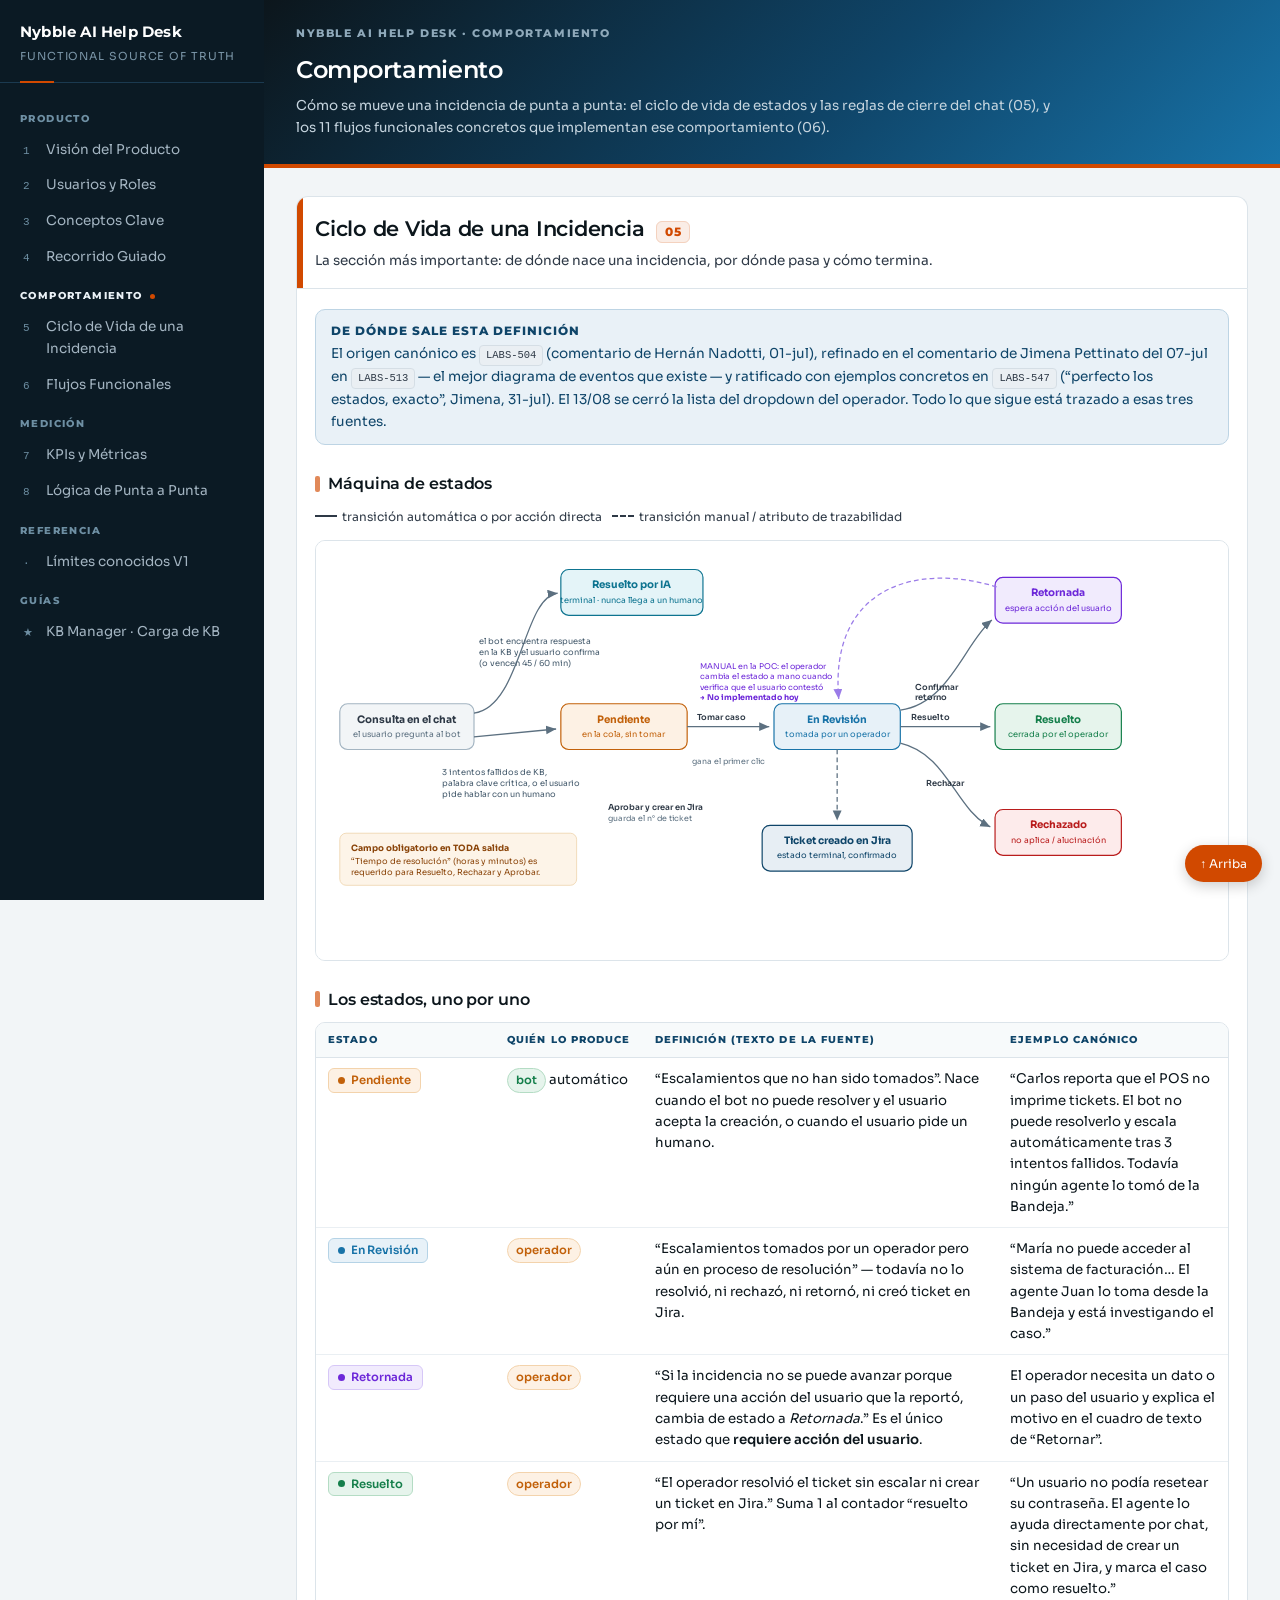
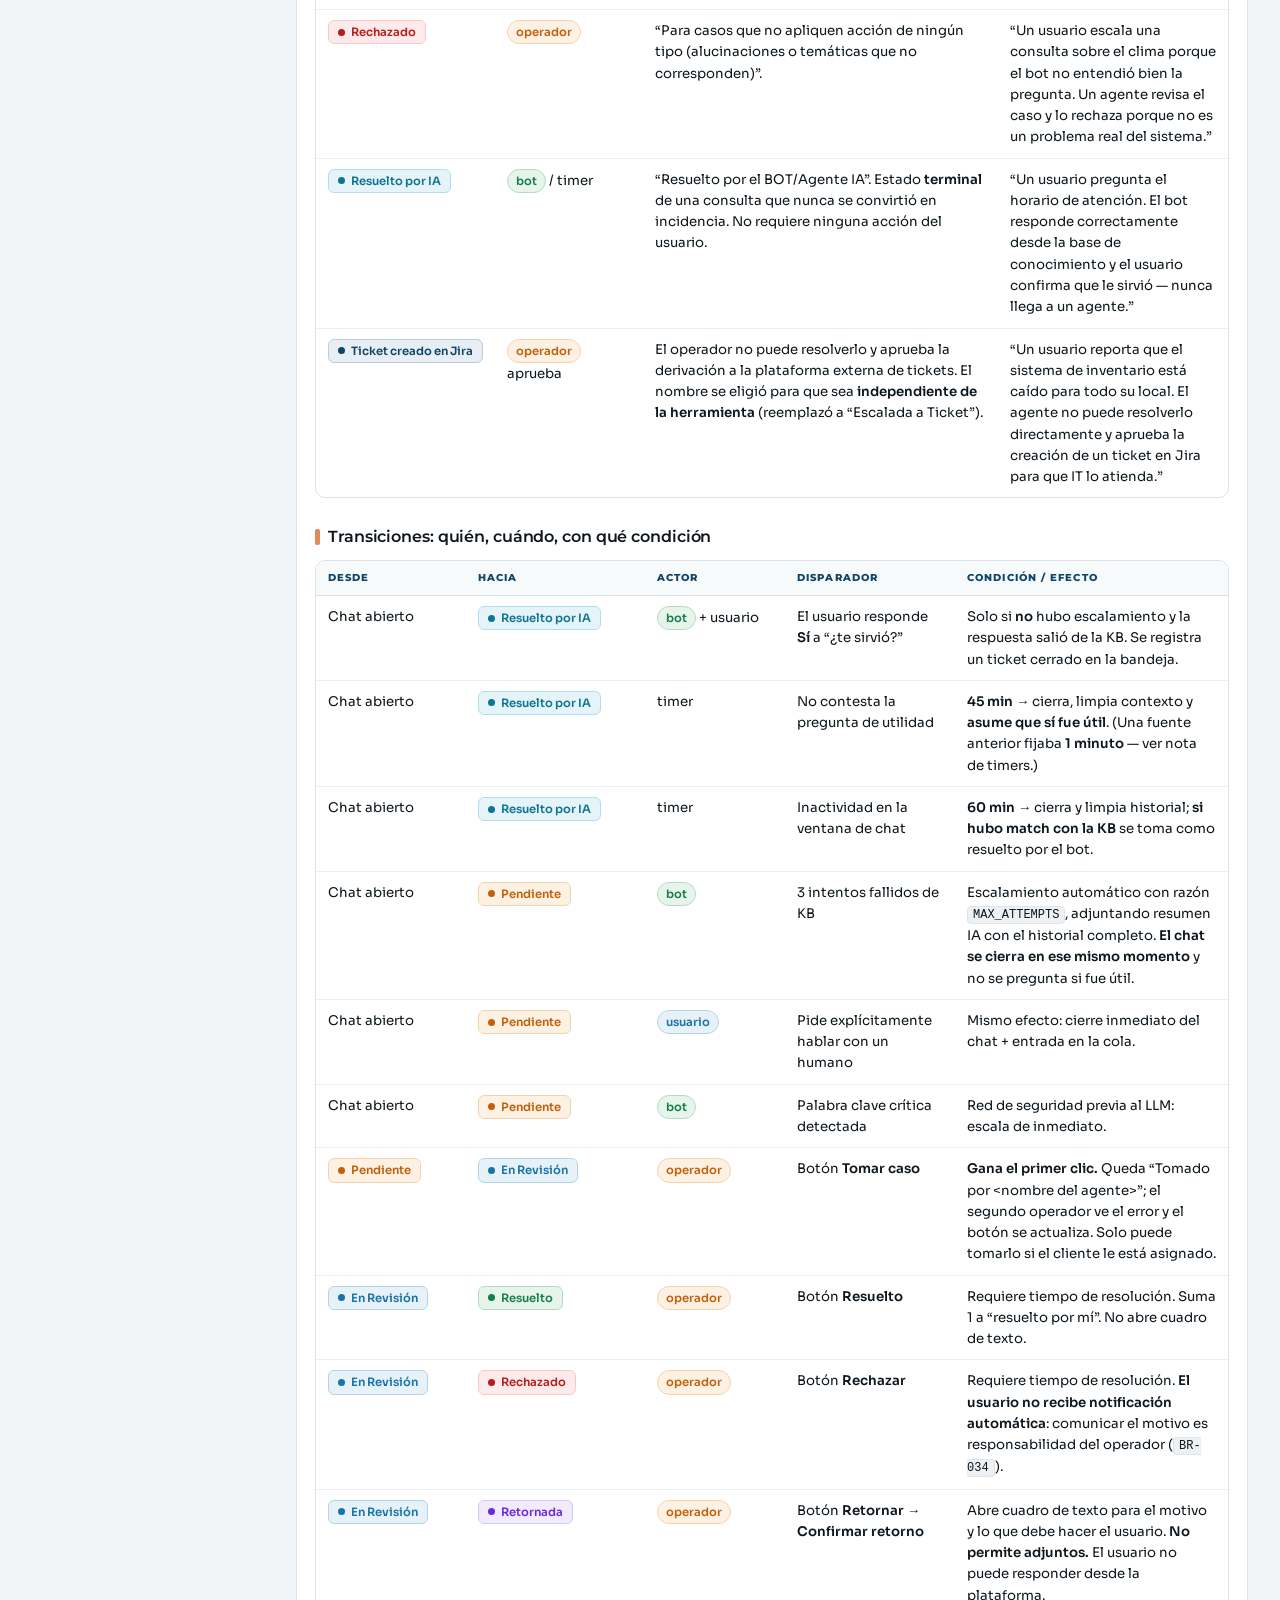
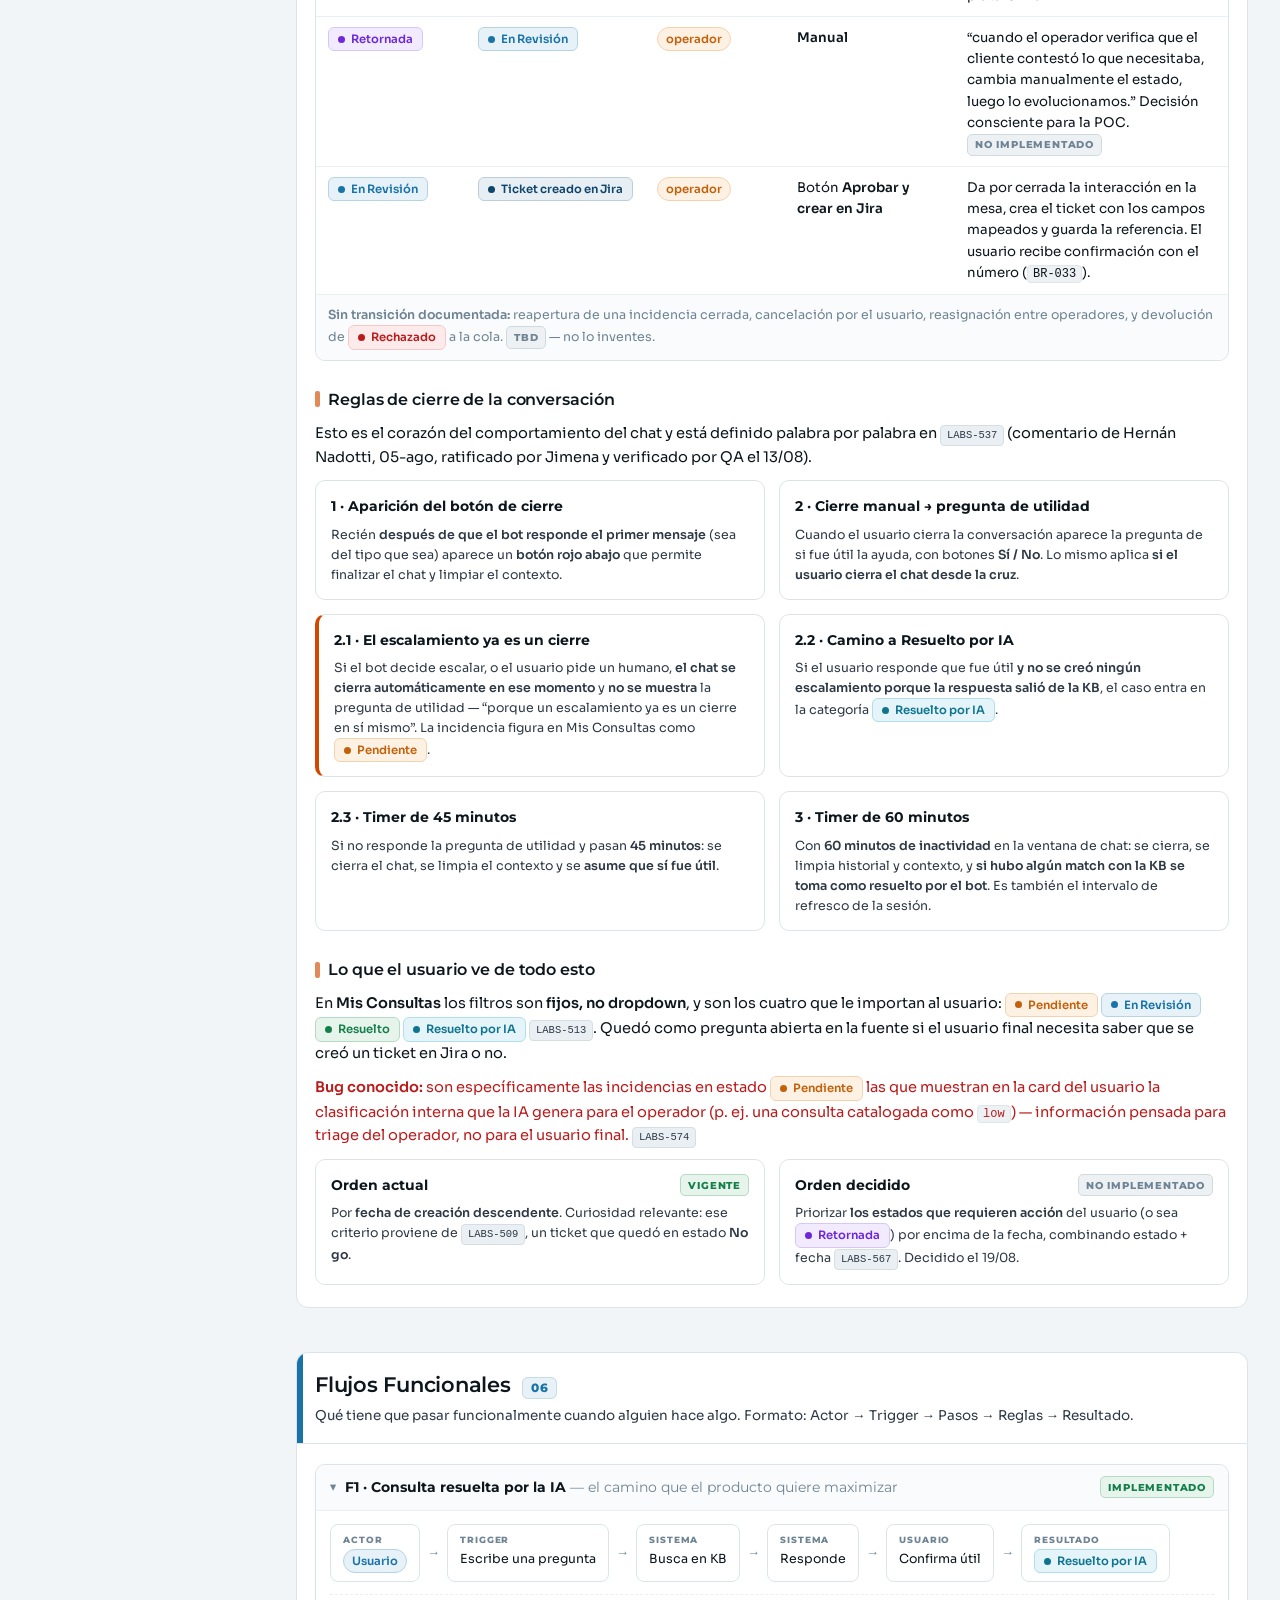
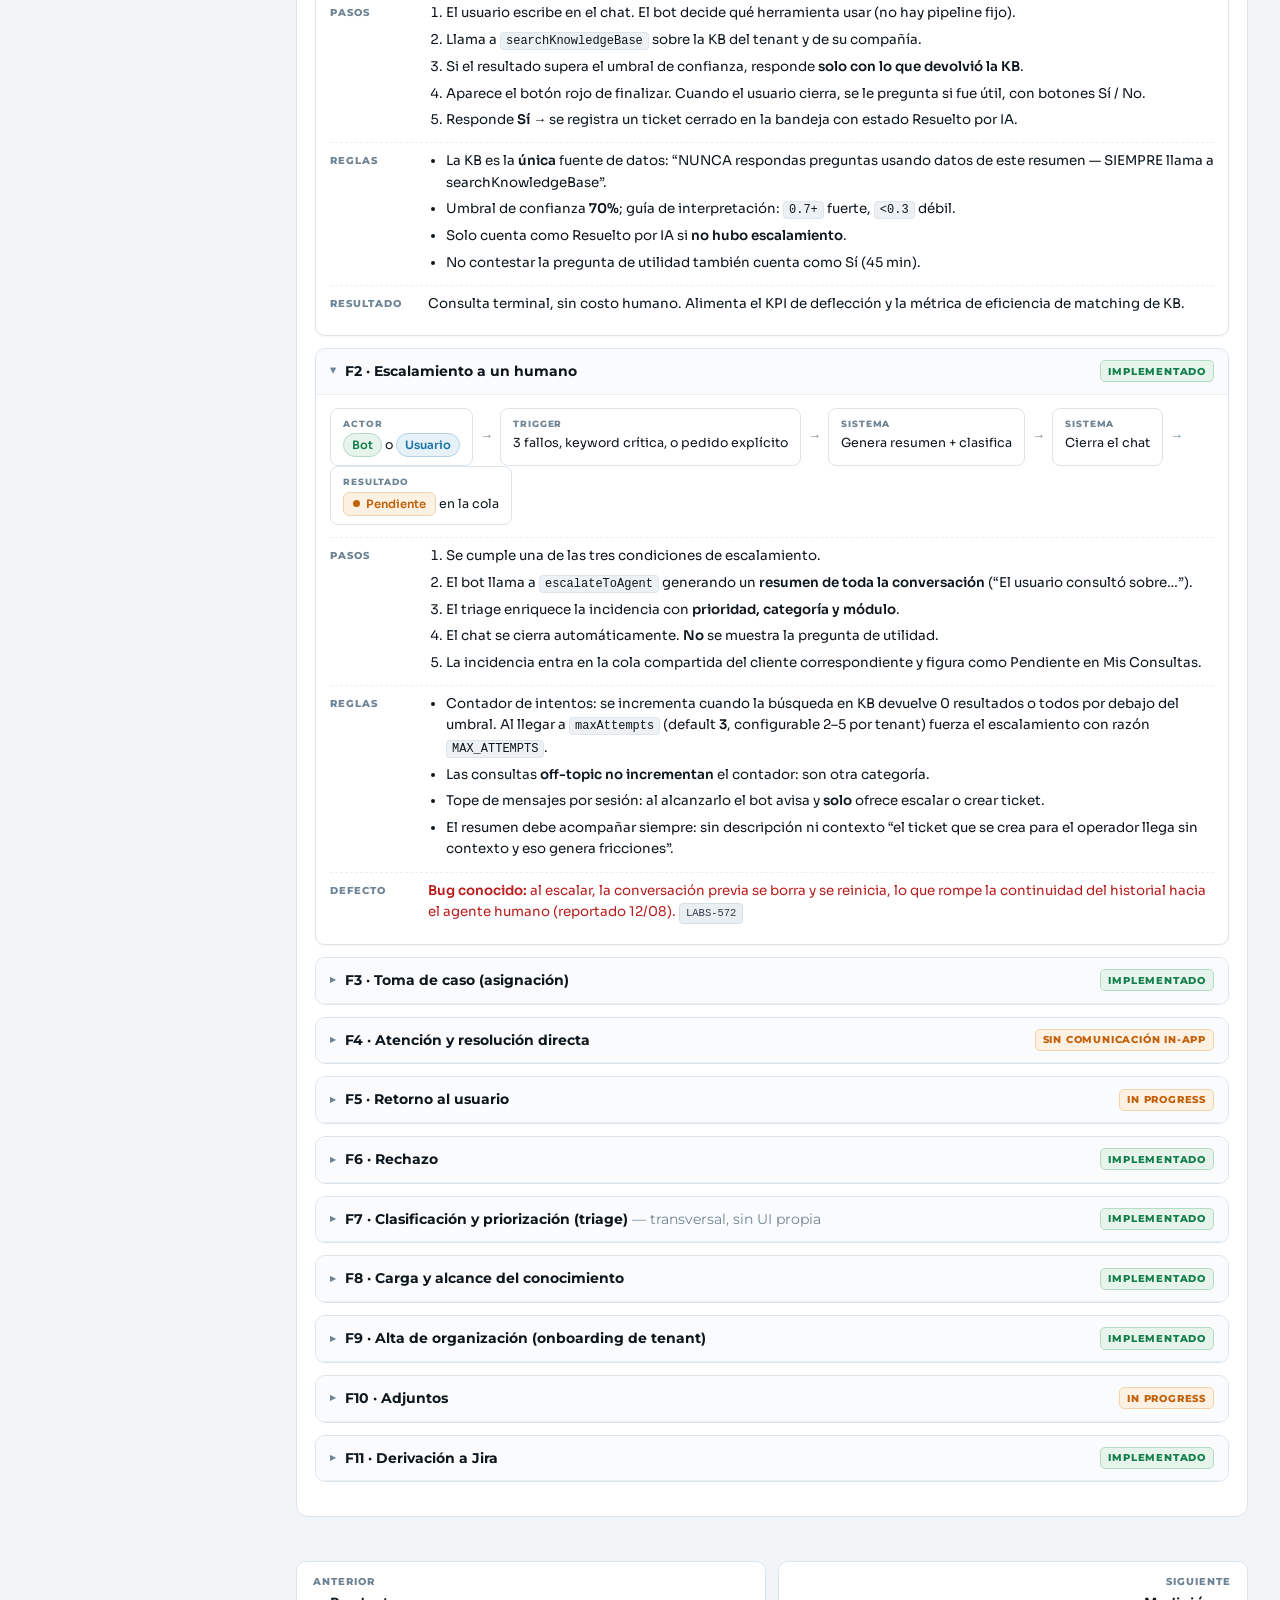
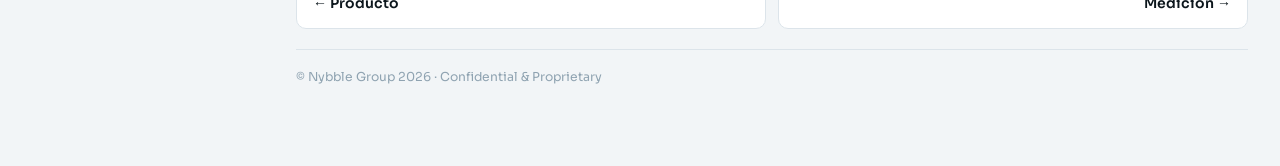
==== comportamiento.html @ 35a361ad "Uniforma tag de F8 a 'Implementado', igual que el resto de los flujos" ====
<!DOCTYPE html>
<html lang="es">
<head>
<meta charset="utf-8">
<meta name="viewport" content="width=device-width, initial-scale=1">
<title>Nybble AI Help Desk · Comportamiento</title>
<link rel="preconnect" href="https://fonts.googleapis.com">
<link rel="preconnect" href="https://fonts.gstatic.com" crossorigin>
<link href="https://fonts.googleapis.com/css2?family=Montserrat:wght@500;600;700;800&family=Sora:wght@300;400;500;600;700&display=swap" rel="stylesheet">
<link rel="stylesheet" href="assets/style.css">
</head>
<body>
<div class="shell">

<nav class="side">
  <div class="brand">
    <b>Nybble AI Help Desk</b>
    <span>Functional Source of Truth</span>
  </div>
  <div class="grp">Producto</div>
  <a href="index.html#overview"><i>1</i>Visión del Producto</a>
  <a href="index.html#roles"><i>2</i>Usuarios y Roles</a>
  <a href="index.html#concepts"><i>3</i>Conceptos Clave</a>
  <a href="index.html#access"><i>4</i>Recorrido Guiado</a>
  <div class="grp is-here">Comportamiento</div>
  <a href="#lifecycle"><i>5</i>Ciclo de Vida de una Incidencia</a>
  <a href="#flows"><i>6</i>Flujos Funcionales</a>
  <div class="grp">Medición</div>
  <a href="medicion.html#kpis"><i>7</i>KPIs y Métricas</a>
  <a href="medicion.html#e2e"><i>8</i>Lógica de Punta a Punta</a>
  <div class="grp">Referencia</div>
  <a href="medicion.html#limits"><i>·</i>Límites conocidos V1</a>
  <div class="grp">Guías</div>
  <a href="guia-kb-manager.html"><i>★</i>KB Manager · Carga de KB</a>
</nav>

<main>
<header class="pagehead">
  <div class="wrap">
    <div class="crumb"><a href="index.html">Nybble AI Help Desk</a> · Comportamiento</div>
    <h1>Comportamiento</h1>
    <p>Cómo se mueve una incidencia de punta a punta: el ciclo de vida de estados y las reglas de cierre del chat (05), y los 11 flujos funcionales concretos que implementan ese comportamiento (06).</p>
  </div>
</header>

<div class="wrap">

<!-- ============ 5. INCIDENT LIFECYCLE ============ -->
<section id="lifecycle" style="--accent:var(--c-lifecycle)">
  <div class="shead"><div><h2>Ciclo de Vida de una Incidencia <span class="num">05</span></h2><p>La sección más importante: de dónde nace una incidencia, por dónde pasa y cómo termina.</p></div></div>
  <div class="sbody">

    <div class="callout c-info">
      <b>De dónde sale esta definición</b>
      El origen canónico es <a class="tag" href="https://nybblegroup.atlassian.net/browse/LABS-504" target="_blank">LABS-504</a> (comentario de Hernán Nadotti, 01-jul), refinado en el comentario de Jimena Pettinato del 07-jul en <a class="tag" href="https://nybblegroup.atlassian.net/browse/LABS-513" target="_blank">LABS-513</a> — el mejor diagrama de eventos que existe — y ratificado con ejemplos concretos en <a class="tag" href="https://nybblegroup.atlassian.net/browse/LABS-547" target="_blank">LABS-547</a> (“perfecto los estados, exacto”, Jimena, 31-jul). El 13/08 se cerró la lista del dropdown del operador. Todo lo que sigue está trazado a esas tres fuentes.
    </div>

    <h3>Máquina de estados</h3>
    <div class="legend">
      <i><span class="sw"></span> transición automática o por acción directa</i>
      <i><span class="sw d"></span> transición manual / atributo de trazabilidad</i>
    </div>
    <div class="diagbox">
      <svg viewBox="0 0 1140 510" xmlns="http://www.w3.org/2000/svg" font-family="Sora, Montserrat, -apple-system, Segoe UI, sans-serif">
        <defs>
          <marker id="a1" markerWidth="10" markerHeight="10" refX="8" refY="3.5" orient="auto"><path d="M0,0 L0,7 L8,3.5 z" fill="#5C7080"/></marker>
          <marker id="a2" markerWidth="10" markerHeight="10" refX="8" refY="3.5" orient="auto"><path d="M0,0 L0,7 L8,3.5 z" fill="#9A7BE8"/></marker>
        </defs>

        <!-- START -->
        <rect x="20" y="196" width="170" height="58" rx="10" fill="#F2F5F7" stroke="#A4B5C2" stroke-width="1.5"/>
        <text x="105" y="220" text-anchor="middle" font-size="13" font-weight="700" fill="#2E3946">Consulta en el chat</text>
        <text x="105" y="238" text-anchor="middle" font-size="10.5" fill="#5C7080">el usuario pregunta al bot</text>

        <!-- RESUELTO POR IA -->
        <rect x="300" y="26" width="180" height="58" rx="10" fill="#E4F4F8" stroke="#0E7490" stroke-width="1.5"/>
        <text x="390" y="50" text-anchor="middle" font-size="13" font-weight="700" fill="#0E7490">Resuelto por IA</text>
        <text x="390" y="68" text-anchor="middle" font-size="10.5" fill="#0E7490">terminal · nunca llega a un humano</text>

        <!-- PENDIENTE -->
        <rect x="300" y="196" width="160" height="58" rx="10" fill="#FDF1E4" stroke="#C2610A" stroke-width="1.5"/>
        <text x="380" y="220" text-anchor="middle" font-size="13" font-weight="700" fill="#C2610A">Pendiente</text>
        <text x="380" y="238" text-anchor="middle" font-size="10.5" fill="#C2610A">en la cola, sin tomar</text>

        <!-- EN REVISION -->
        <rect x="570" y="196" width="160" height="58" rx="10" fill="#E7F1F8" stroke="#1873A8" stroke-width="1.5"/>
        <text x="650" y="220" text-anchor="middle" font-size="13" font-weight="700" fill="#1873A8">En Revisión</text>
        <text x="650" y="238" text-anchor="middle" font-size="10.5" fill="#1873A8">tomada por un operador</text>

        <!-- RETORNADA -->
        <rect x="850" y="36" width="160" height="58" rx="10" fill="#F1EBFD" stroke="#6D28D9" stroke-width="1.5"/>
        <text x="930" y="60" text-anchor="middle" font-size="13" font-weight="700" fill="#6D28D9">Retornada</text>
        <text x="930" y="78" text-anchor="middle" font-size="10.5" fill="#6D28D9">espera acción del usuario</text>

        <!-- RESUELTO -->
        <rect x="850" y="196" width="160" height="58" rx="10" fill="#E6F4EC" stroke="#157F4B" stroke-width="1.5"/>
        <text x="930" y="220" text-anchor="middle" font-size="13" font-weight="700" fill="#157F4B">Resuelto</text>
        <text x="930" y="238" text-anchor="middle" font-size="10.5" fill="#157F4B">cerrada por el operador</text>

        <!-- RECHAZADO -->
        <rect x="850" y="330" width="160" height="58" rx="10" fill="#FDEBEB" stroke="#b91c1c" stroke-width="1.5"/>
        <text x="930" y="354" text-anchor="middle" font-size="13" font-weight="700" fill="#b91c1c">Rechazado</text>
        <text x="930" y="372" text-anchor="middle" font-size="10.5" fill="#b91c1c">no aplica / alucinación</text>

        <!-- JIRA -->
        <rect x="555" y="350" width="190" height="58" rx="10" fill="#E7EEF4" stroke="#0F4569" stroke-width="1.5"/>
        <text x="650" y="374" text-anchor="middle" font-size="13" font-weight="700" fill="#0F4569">Ticket creado en Jira</text>
        <text x="650" y="392" text-anchor="middle" font-size="10.5" fill="#0F4569">estado terminal, confirmado</text>

        <!-- EDGES -->
        <path d="M190,208 C250,200 252,60 296,56" fill="none" stroke="#5C7080" stroke-width="1.6" marker-end="url(#a1)"/>
        <text x="196" y="120" font-size="10.5" fill="#43596B">el bot encuentra respuesta</text>
        <text x="196" y="134" font-size="10.5" fill="#43596B">en la KB y el usuario confirma</text>
        <text x="196" y="148" font-size="10.5" fill="#43596B">(o vencen 45 / 60 min)</text>

        <path d="M190,238 L294,228" fill="none" stroke="#5C7080" stroke-width="1.6" marker-end="url(#a1)"/>
        <text x="150" y="286" font-size="10.5" fill="#43596B">3 intentos fallidos de KB,</text>
        <text x="150" y="300" font-size="10.5" fill="#43596B">palabra clave crítica, o el usuario</text>
        <text x="150" y="314" font-size="10.5" fill="#43596B">pide hablar con un humano</text>

        <path d="M460,225 L564,225" fill="none" stroke="#5C7080" stroke-width="1.6" marker-end="url(#a1)"/>
        <text x="472" y="216" font-size="10.5" font-weight="600" fill="#2E3946">Tomar caso</text>
        <text x="466" y="272" font-size="10" fill="#5C7080">gana el primer clic</text>

        <path d="M730,204 C792,196 812,118 846,90" fill="none" stroke="#5C7080" stroke-width="1.6" marker-end="url(#a1)"/>
        <text x="748" y="178" font-size="10.5" font-weight="600" fill="#2E3946">Confirmar</text>
        <text x="748" y="191" font-size="10.5" font-weight="600" fill="#2E3946">retorno</text>

        <path d="M852,48 C748,16 640,50 652,190" fill="none" stroke="#9A7BE8" stroke-width="1.6" stroke-dasharray="6 4" marker-end="url(#a2)"/>
        <text x="476" y="152" font-size="10" fill="#6D28D9">MANUAL en la POC: el operador</text>
        <text x="476" y="165" font-size="10" fill="#6D28D9">cambia el estado a mano cuando</text>
        <text x="476" y="178" font-size="10" fill="#6D28D9">verifica que el usuario contestó</text>
        <text x="476" y="191" font-size="10" font-weight="700" fill="#6D28D9">→ No implementado hoy</text>

        <path d="M730,225 L844,225" fill="none" stroke="#5C7080" stroke-width="1.6" marker-end="url(#a1)"/>
        <text x="744" y="216" font-size="10.5" font-weight="600" fill="#2E3946">Resuelto</text>

        <path d="M730,246 C790,260 800,330 844,352" fill="none" stroke="#5C7080" stroke-width="1.6" marker-end="url(#a1)"/>
        <text x="762" y="300" font-size="10.5" font-weight="600" fill="#2E3946">Rechazar</text>

        <path d="M650,254 L650,344" fill="none" stroke="#5C7080" stroke-width="1.6" stroke-dasharray="6 4" marker-end="url(#a1)"/>
        <text x="360" y="330" font-size="10.5" font-weight="600" fill="#2E3946">Aprobar y crear en Jira</text>
        <text x="360" y="344" font-size="10" fill="#5C7080">guarda el n° de ticket</text>

        <!-- required field note -->
        <rect x="20" y="360" width="300" height="66" rx="8" fill="#FDF4E8" stroke="#EDD3AA"/>
        <text x="34" y="382" font-size="11" font-weight="700" fill="#8A4409">Campo obligatorio en TODA salida</text>
        <text x="34" y="399" font-size="10.5" fill="#8A4409">“Tiempo de resolución” (horas y minutos) es</text>
        <text x="34" y="413" font-size="10.5" fill="#8A4409">requerido para Resuelto, Rechazar y Aprobar.</text>
      </svg>
    </div>

    <h3>Los estados, uno por uno</h3>
    <div class="tw">
      <table>
        <thead><tr><th style="width:150px">Estado</th><th style="width:120px">Quién lo produce</th><th>Definición (texto de la fuente)</th><th style="width:230px">Ejemplo canónico</th></tr></thead>
        <tbody>
          <tr>
            <td><span class="st st-pend">Pendiente</span></td>
            <td><span class="b b-bot">bot</span> automático</td>
            <td>“Escalamientos que no han sido tomados”. Nace cuando el bot no puede resolver y el usuario acepta la creación, o cuando el usuario pide un humano.</td>
            <td>“Carlos reporta que el POS no imprime tickets. El bot no puede resolverlo y escala automáticamente tras 3 intentos fallidos. Todavía ningún agente lo tomó de la Bandeja.”</td>
          </tr>
          <tr>
            <td><span class="st st-rev">En Revisión</span></td>
            <td><span class="b b-agente">operador</span></td>
            <td>“Escalamientos tomados por un operador pero aún en proceso de resolución” — todavía no lo resolvió, ni rechazó, ni retornó, ni creó ticket en Jira.</td>
            <td>“María no puede acceder al sistema de facturación… El agente Juan lo toma desde la Bandeja y está investigando el caso.”</td>
          </tr>
          <tr>
            <td><span class="st st-ret">Retornada</span></td>
            <td><span class="b b-agente">operador</span></td>
            <td>“Si la incidencia no se puede avanzar porque requiere una acción del usuario que la reportó, cambia de estado a <i>Retornada</i>.” Es el único estado que <b>requiere acción del usuario</b>.</td>
            <td>El operador necesita un dato o un paso del usuario y explica el motivo en el cuadro de texto de “Retornar”.</td>
          </tr>
          <tr>
            <td><span class="st st-res">Resuelto</span></td>
            <td><span class="b b-agente">operador</span></td>
            <td>“El operador resolvió el ticket sin escalar ni crear un ticket en Jira.” Suma 1 al contador “resuelto por mí”.</td>
            <td>“Un usuario no podía resetear su contraseña. El agente lo ayuda directamente por chat, sin necesidad de crear un ticket en Jira, y marca el caso como resuelto.”</td>
          </tr>
          <tr>
            <td><span class="st st-rec">Rechazado</span></td>
            <td><span class="b b-agente">operador</span></td>
            <td>“Para casos que no apliquen acción de ningún tipo (alucinaciones o temáticas que no corresponden)”.</td>
            <td>“Un usuario escala una consulta sobre el clima porque el bot no entendió bien la pregunta. Un agente revisa el caso y lo rechaza porque no es un problema real del sistema.”</td>
          </tr>
          <tr>
            <td><span class="st st-ia">Resuelto por IA</span></td>
            <td><span class="b b-bot">bot</span> / timer</td>
            <td>“Resuelto por el BOT/Agente IA”. Estado <b>terminal</b> de una consulta que nunca se convirtió en incidencia. No requiere ninguna acción del usuario.</td>
            <td>“Un usuario pregunta el horario de atención. El bot responde correctamente desde la base de conocimiento y el usuario confirma que le sirvió — nunca llega a un agente.”</td>
          </tr>
          <tr>
            <td><span class="st st-jira">Ticket creado en Jira</span></td>
            <td><span class="b b-agente">operador</span> aprueba</td>
            <td>El operador no puede resolverlo y aprueba la derivación a la plataforma externa de tickets. El nombre se eligió para que sea <b>independiente de la herramienta</b> (reemplazó a “Escalada a Ticket”).</td>
            <td>“Un usuario reporta que el sistema de inventario está caído para todo su local. El agente no puede resolverlo directamente y aprueba la creación de un ticket en Jira para que IT lo atienda.”</td>
          </tr>
        </tbody>
      </table>
    </div>

    <h3>Transiciones: quién, cuándo, con qué condición</h3>
    <div class="tw">
      <table>
        <thead><tr><th style="width:150px">Desde</th><th style="width:150px">Hacia</th><th style="width:140px">Actor</th><th style="width:170px">Disparador</th><th>Condición / efecto</th></tr></thead>
        <tbody>
          <tr><td>Chat abierto</td><td><span class="st st-ia">Resuelto por IA</span></td><td><span class="b b-bot">bot</span> + usuario</td><td>El usuario responde <b>Sí</b> a “¿te sirvió?”</td><td>Solo si <b>no</b> hubo escalamiento y la respuesta salió de la KB. Se registra un ticket cerrado en la bandeja.</td></tr>
          <tr><td>Chat abierto</td><td><span class="st st-ia">Resuelto por IA</span></td><td>timer</td><td>No contesta la pregunta de utilidad</td><td><b>45 min</b> → cierra, limpia contexto y <b>asume que sí fue útil</b>. (Una fuente anterior fijaba <b>1 minuto</b> — ver nota de timers.)</td></tr>
          <tr><td>Chat abierto</td><td><span class="st st-ia">Resuelto por IA</span></td><td>timer</td><td>Inactividad en la ventana de chat</td><td><b>60 min</b> → cierra y limpia historial; <b>si hubo match con la KB</b> se toma como resuelto por el bot.</td></tr>
          <tr><td>Chat abierto</td><td><span class="st st-pend">Pendiente</span></td><td><span class="b b-bot">bot</span></td><td>3 intentos fallidos de KB</td><td>Escalamiento automático con razón <code>MAX_ATTEMPTS</code>, adjuntando resumen IA con el historial completo. <b>El chat se cierra en ese mismo momento</b> y no se pregunta si fue útil.</td></tr>
          <tr><td>Chat abierto</td><td><span class="st st-pend">Pendiente</span></td><td><span class="b b-usuario">usuario</span></td><td>Pide explícitamente hablar con un humano</td><td>Mismo efecto: cierre inmediato del chat + entrada en la cola.</td></tr>
          <tr><td>Chat abierto</td><td><span class="st st-pend">Pendiente</span></td><td><span class="b b-bot">bot</span></td><td>Palabra clave crítica detectada</td><td>Red de seguridad previa al LLM: escala de inmediato.</td></tr>
          <tr><td><span class="st st-pend">Pendiente</span></td><td><span class="st st-rev">En Revisión</span></td><td><span class="b b-agente">operador</span></td><td>Botón <b>Tomar caso</b></td><td><b>Gana el primer clic.</b> Queda “Tomado por &lt;nombre del agente&gt;”; el segundo operador ve el error y el botón se actualiza. Solo puede tomarlo si el cliente le está asignado.</td></tr>
          <tr><td><span class="st st-rev">En Revisión</span></td><td><span class="st st-res">Resuelto</span></td><td><span class="b b-agente">operador</span></td><td>Botón <b>Resuelto</b></td><td>Requiere tiempo de resolución. Suma 1 a “resuelto por mí”. No abre cuadro de texto.</td></tr>
          <tr><td><span class="st st-rev">En Revisión</span></td><td><span class="st st-rec">Rechazado</span></td><td><span class="b b-agente">operador</span></td><td>Botón <b>Rechazar</b></td><td>Requiere tiempo de resolución. <b>El usuario no recibe notificación automática</b>: comunicar el motivo es responsabilidad del operador (<code>BR-034</code>).</td></tr>
          <tr><td><span class="st st-rev">En Revisión</span></td><td><span class="st st-ret">Retornada</span></td><td><span class="b b-agente">operador</span></td><td>Botón <b>Retornar</b> → <b>Confirmar retorno</b></td><td>Abre cuadro de texto para el motivo y lo que debe hacer el usuario. <b>No permite adjuntos.</b> El usuario no puede responder desde la plataforma.</td></tr>
          <tr><td><span class="st st-ret">Retornada</span></td><td><span class="st st-rev">En Revisión</span></td><td><span class="b b-agente">operador</span></td><td><b>Manual</b></td><td>“cuando el operador verifica que el cliente contestó lo que necesitaba, cambia manualmente el estado, luego lo evolucionamos.” Decisión consciente para la POC. <span class="mark m-tbd">No implementado</span></td></tr>
          <tr><td><span class="st st-rev">En Revisión</span></td><td><span class="st st-jira">Ticket creado en Jira</span></td><td><span class="b b-agente">operador</span></td><td>Botón <b>Aprobar y crear en Jira</b></td><td>Da por cerrada la interacción en la mesa, crea el ticket con los campos mapeados y guarda la referencia. El usuario recibe confirmación con el número (<code>BR-033</code>).</td></tr>
          <tr><td colspan="5" style="background:#fafbfc;color:var(--ink3);font-size:12.5px"><b>Sin transición documentada:</b> reapertura de una incidencia cerrada, cancelación por el usuario, reasignación entre operadores, y devolución de <span class="st st-rec">Rechazado</span> a la cola. <span class="mark m-tbd">TBD</span> — no lo inventes.</td></tr>
        </tbody>
      </table>
    </div>

    <h3>Reglas de cierre de la conversación</h3>
    <p>Esto es el corazón del comportamiento del chat y está definido palabra por palabra en <a class="tag" href="https://nybblegroup.atlassian.net/browse/LABS-537" target="_blank">LABS-537</a> (comentario de Hernán Nadotti, 05-ago, ratificado por Jimena y verificado por QA el 13/08).</p>
    <div class="grid g2">
      <div class="card">
        <h5>1 · Aparición del botón de cierre</h5>
        <p class="mini">Recién <b>después de que el bot responde el primer mensaje</b> (sea del tipo que sea) aparece un <b>botón rojo abajo</b> que permite finalizar el chat y limpiar el contexto.</p>
      </div>
      <div class="card">
        <h5>2 · Cierre manual → pregunta de utilidad</h5>
        <p class="mini">Cuando el usuario cierra la conversación aparece la pregunta de si fue útil la ayuda, con botones <b>Sí / No</b>. Lo mismo aplica <b>si el usuario cierra el chat desde la cruz</b>.</p>
      </div>
      <div class="card" style="border-left:4px solid var(--c-lifecycle)">
        <h5>2.1 · El escalamiento ya es un cierre</h5>
        <p class="mini">Si el bot decide escalar, o el usuario pide un humano, <b>el chat se cierra automáticamente en ese momento</b> y <b>no se muestra</b> la pregunta de utilidad — “porque un escalamiento ya es un cierre en sí mismo”. La incidencia figura en Mis Consultas como <span class="st st-pend">Pendiente</span>.</p>
      </div>
      <div class="card">
        <h5>2.2 · Camino a Resuelto por IA</h5>
        <p class="mini">Si el usuario responde que fue útil <b>y no se creó ningún escalamiento porque la respuesta salió de la KB</b>, el caso entra en la categoría <span class="st st-ia">Resuelto por IA</span>.</p>
      </div>
      <div class="card">
        <h5>2.3 · Timer de 45 minutos</h5>
        <p class="mini">Si no responde la pregunta de utilidad y pasan <b>45 minutos</b>: se cierra el chat, se limpia el contexto y se <b>asume que sí fue útil</b>.</p>
      </div>
      <div class="card">
        <h5>3 · Timer de 60 minutos</h5>
        <p class="mini">Con <b>60 minutos de inactividad</b> en la ventana de chat: se cierra, se limpia historial y contexto, y <b>si hubo algún match con la KB se toma como resuelto por el bot</b>. Es también el intervalo de refresco de la sesión.</p>
      </div>
    </div>
    <h3>Lo que el usuario ve de todo esto</h3>
    <p>En <b>Mis Consultas</b> los filtros son <b>fijos, no dropdown</b>, y son los cuatro que le importan al usuario: <span class="st st-pend">Pendiente</span> <span class="st st-rev">En Revisión</span> <span class="st st-res">Resuelto</span> <span class="st st-ia">Resuelto por IA</span> <a class="tag" href="https://nybblegroup.atlassian.net/browse/LABS-513" target="_blank">LABS-513</a>. Quedó como pregunta abierta en la fuente si el usuario final necesita saber que se creó un ticket en Jira o no.</p>
    <p class="mini" style="color:var(--bad)"><b>Bug conocido:</b> son específicamente las incidencias en estado <span class="st st-pend">Pendiente</span> las que muestran en la card del usuario la clasificación interna que la IA genera para el operador (p. ej. una consulta catalogada como <code>low</code>) — información pensada para triage del operador, no para el usuario final. <a class="tag" href="https://nybblegroup.atlassian.net/browse/LABS-574" target="_blank">LABS-574</a></p>
    <div class="grid g2">
      <div class="card"><h5>Orden actual <span class="mark m-imp">vigente</span></h5><p class="mini">Por <b>fecha de creación descendente</b>. Curiosidad relevante: ese criterio proviene de <a class="tag" href="https://nybblegroup.atlassian.net/browse/LABS-509" target="_blank">LABS-509</a>, un ticket que quedó en estado <b>No go</b>.</p></div>
      <div class="card"><h5>Orden decidido <span class="mark m-draft">no implementado</span></h5><p class="mini">Priorizar <b>los estados que requieren acción</b> del usuario (o sea <span class="st st-ret">Retornada</span>) por encima de la fecha, combinando estado + fecha <a class="tag" href="https://nybblegroup.atlassian.net/browse/LABS-567" target="_blank">LABS-567</a>. Decidido el 19/08.</p></div>
    </div>
  </div>
</section>

<!-- ============ 6. FUNCTIONAL FLOWS ============ -->
<section id="flows" style="--accent:var(--c-flows)">
  <div class="shead"><div><h2>Flujos Funcionales <span class="num">06</span></h2><p>Qué tiene que pasar funcionalmente cuando alguien hace algo. Formato: Actor → Trigger → Pasos → Reglas → Resultado.</p></div></div>
  <div class="sbody">

    <details class="flowcard" open>
      <summary class="fh"><span class="fh-row"><h5>F1 · Consulta resuelta por la IA <span style="font-weight:400;color:var(--ink3)">— el camino que el producto quiere maximizar</span></h5><span class="mark m-imp">Implementado</span></span></summary>
      <div class="fb">
        <div class="chain">
          <div class="n"><b>Actor</b><span class="b b-usuario">Usuario</span></div><div class="a">→</div>
          <div class="n"><b>Trigger</b>Escribe una pregunta</div><div class="a">→</div>
          <div class="n"><b>Sistema</b>Busca en KB</div><div class="a">→</div>
          <div class="n"><b>Sistema</b>Responde</div><div class="a">→</div>
          <div class="n"><b>Usuario</b>Confirma útil</div><div class="a">→</div>
          <div class="n"><b>Resultado</b><span class="st st-ia">Resuelto por IA</span></div>
        </div>
        <div class="frow"><div class="lab">Pasos</div><div><ol>
          <li>El usuario escribe en el chat. El bot decide qué herramienta usar (no hay pipeline fijo).</li>
          <li>Llama a <code>searchKnowledgeBase</code> sobre la KB del tenant y de su compañía.</li>
          <li>Si el resultado supera el umbral de confianza, responde <b>solo con lo que devolvió la KB</b>.</li>
          <li>Aparece el botón rojo de finalizar. Cuando el usuario cierra, se le pregunta si fue útil, con botones Sí / No.</li>
          <li>Responde <b>Sí</b> → se registra un ticket cerrado en la bandeja con estado Resuelto por IA.</li>
        </ol></div></div>
        <div class="frow"><div class="lab">Reglas</div><div><ul>
          <li>La KB es la <b>única</b> fuente de datos: “NUNCA respondas preguntas usando datos de este resumen — SIEMPRE llama a searchKnowledgeBase”.</li>
          <li>Umbral de confianza <b>70%</b>; guía de interpretación: <code>0.7+</code> fuerte, <code>&lt;0.3</code> débil.</li>
          <li>Solo cuenta como Resuelto por IA si <b>no hubo escalamiento</b>.</li>
          <li>No contestar la pregunta de utilidad también cuenta como Sí (45 min).</li>
        </ul></div></div>
        <div class="frow"><div class="lab">Resultado</div><div><p>Consulta terminal, sin costo humano. Alimenta el KPI de deflección y la métrica de eficiencia de matching de KB.</p></div></div>
      </div>
    </details>

    <details class="flowcard" open>
      <summary class="fh"><span class="fh-row"><h5>F2 · Escalamiento a un humano</h5><span class="mark m-imp">Implementado</span></span></summary>
      <div class="fb">
        <div class="chain">
          <div class="n"><b>Actor</b><span class="b b-bot">Bot</span> o <span class="b b-usuario">Usuario</span></div><div class="a">→</div>
          <div class="n"><b>Trigger</b>3 fallos, keyword crítica, o pedido explícito</div><div class="a">→</div>
          <div class="n"><b>Sistema</b>Genera resumen + clasifica</div><div class="a">→</div>
          <div class="n"><b>Sistema</b>Cierra el chat</div><div class="a">→</div>
          <div class="n"><b>Resultado</b><span class="st st-pend">Pendiente</span> en la cola</div>
        </div>
        <div class="frow"><div class="lab">Pasos</div><div><ol>
          <li>Se cumple una de las tres condiciones de escalamiento.</li>
          <li>El bot llama a <code>escalateToAgent</code> generando un <b>resumen de toda la conversación</b> (“El usuario consultó sobre…”).</li>
          <li>El triage enriquece la incidencia con <b>prioridad, categoría y módulo</b>.</li>
          <li>El chat se cierra automáticamente. <b>No</b> se muestra la pregunta de utilidad.</li>
          <li>La incidencia entra en la cola compartida del cliente correspondiente y figura como Pendiente en Mis Consultas.</li>
        </ol></div></div>
        <div class="frow"><div class="lab">Reglas</div><div><ul>
          <li>Contador de intentos: se incrementa cuando la búsqueda en KB devuelve 0 resultados o todos por debajo del umbral. Al llegar a <code>maxAttempts</code> (default <b>3</b>, configurable 2–5 por tenant) fuerza el escalamiento con razón <code>MAX_ATTEMPTS</code>.</li>
          <li>Las consultas <b>off-topic no incrementan</b> el contador: son otra categoría.</li>
          <li>Tope de mensajes por sesión: al alcanzarlo el bot avisa y <b>solo</b> ofrece escalar o crear ticket.</li>
          <li>El resumen debe acompañar siempre: sin descripción ni contexto “el ticket que se crea para el operador llega sin contexto y eso genera fricciones”.</li>
        </ul></div></div>
        <div class="frow"><div class="lab">Defecto</div><div><p class="mini" style="color:var(--bad)"><b>Bug conocido:</b> al escalar, la conversación previa se borra y se reinicia, lo que rompe la continuidad del historial hacia el agente humano (reportado 12/08). <a class="tag" href="https://nybblegroup.atlassian.net/browse/LABS-572" target="_blank">LABS-572</a></p></div></div>
      </div>
    </details>

    <details class="flowcard">
      <summary class="fh"><span class="fh-row"><h5>F3 · Toma de caso (asignación)</h5><span class="mark m-imp">Implementado</span></span></summary>
      <div class="fb">
        <div class="chain">
          <div class="n"><b>Actor</b><span class="b b-agente">Operador</span></div><div class="a">→</div>
          <div class="n"><b>Trigger</b>Clic en “Tomar caso”</div><div class="a">→</div>
          <div class="n"><b>Sistema</b>Bloqueo exclusivo en BD</div><div class="a">→</div>
          <div class="n"><b>Resultado</b><span class="st st-rev">En Revisión</span> · “Tomado por &lt;agente&gt;”</div>
        </div>
        <div class="frow"><div class="lab">Reglas</div><div><ul>
          <li><b>No hay asignación automática ni ruteo.</b> Todos los operadores habilitados comparten una única “bolsa de tickets” y toman a demanda. El ruteo por especialidad está diferido a post-MVP (<code>BR-039</code>).</li>
          <li><b>Gana el primer clic.</b> El segundo operador ve la leyenda de error “Tomado por &lt;nombre del agente&gt;” y el botón se actualiza al nuevo estado en ese momento.</li>
          <li>La bandeja está filtrada por <code>clientId IN (clientes asignados al agente)</code>. Un operador con un solo cliente asignado ve solo los escalamientos de ese cliente.</li>
          <li>La cola se ordena por prioridad: <b>CRITICAL &gt; HIGH &gt; MEDIUM &gt; LOW</b>.</li>
          <li>No puede tomar casos de tenants o clientes <b>finalizados</b>.</li>
        </ul></div></div>
      </div>
    </details>

    <details class="flowcard">
      <summary class="fh"><span class="fh-row"><h5>F4 · Atención y resolución directa</h5><span class="mark m-open">Sin comunicación in-app</span></span></summary>
      <div class="fb">
        <div class="chain">
          <div class="n"><b>Actor</b><span class="b b-agente">Operador</span></div><div class="a">→</div>
          <div class="n"><b>Trigger</b>Revisa el caso tomado</div><div class="a">→</div>
          <div class="n"><b>Fuera de la app</b>Contacta por Slack / mail</div><div class="a">→</div>
          <div class="n"><b>Sistema</b>Exige tiempo de resolución</div><div class="a">→</div>
          <div class="n"><b>Resultado</b><span class="st st-res">Resuelto</span></div>
        </div>
        <div class="frow"><div class="lab">Pasos</div><div><ol>
          <li>Abre la incidencia (aparece <b>debajo</b> de la lista; hoy hay que scrollear).</li>
          <li>Lee la <b>consulta literal</b> del usuario y el <b>resumen de la IA</b>, más prioridad, categoría, módulo, cliente y contacto.</li>
          <li>Si necesita hablar con el usuario, lo hace <b>por fuera de la plataforma</b> (Slack o mail).</li>
          <li>Completa el <b>tiempo de resolución</b> (horas y minutos) y marca <b>Resuelto</b>.</li>
        </ol></div></div>
        <div class="frow"><div class="lab">Reglas</div><div><ul>
          <li>El tiempo de resolución es <b>obligatorio</b> para cualquiera de las acciones de cierre.</li>
          <li>Resuelto suma 1 al contador “resuelto por mí”. La variante “resuelto con workaround” fue <b>eliminada</b>.</li>
          <li>Después de cada CTA la pantalla recarga para que la acción impacte en las métricas.</li>
        </ul></div></div>
        <div class="frow"><div class="lab">Límite</div><div><p class="mini" style="color:var(--bad)">La definición de Resuelto dice “el agente lo ayuda directamente por chat”, pero <b>ese chat no existe en la plataforma</b>. En la práctica el operador solo puede anotar horas y cambiar el estado. Decisión del 19/08: queda fuera de V1 y se documenta.</p></div></div>
      </div>
    </details>

    <details class="flowcard">
      <summary class="fh"><span class="fh-row"><h5>F5 · Retorno al usuario</h5><span class="mark m-open">In Progress</span></span></summary>
      <div class="fb">
        <div class="chain">
          <div class="n"><b>Actor</b><span class="b b-agente">Operador</span></div><div class="a">→</div>
          <div class="n"><b>Trigger</b>Necesita algo del usuario</div><div class="a">→</div>
          <div class="n"><b>Sistema</b>Cuadro de texto del motivo</div><div class="a">→</div>
          <div class="n"><b>Sistema</b>“Confirmar retorno”</div><div class="a">→</div>
          <div class="n"><b>Resultado</b><span class="st st-ret">Retornada</span></div>
        </div>
        <div class="frow"><div class="lab">Reglas</div><div><ul>
          <li>Es el <b>único</b> CTA del operador que abre cuadro de texto — para explicar el motivo del retorno y qué debe hacer el usuario. <b>No permite adjuntar archivos.</b></li>
          <li>El usuario <b>no tiene forma de accionar ni responder</b> desde la plataforma.</li>
          <li>La vuelta de <span class="st st-ret">Retornada</span> a <span class="st st-rev">En Revisión</span> es <b>manual</b>: el operador la cambia cuando verifica, por el canal que sea, que el usuario contestó.</li>
          <li>Es el único estado que “requiere acción del usuario”, y por eso debería aparecer primero en Mis Consultas (decidido, no implementado).</li>
        </ul></div></div>
        <div class="frow"><div class="lab">Pendientes</div><div><p class="mini">El botón <b>“Confirmar retorno”</b> está en rojo y se decidió pasarlo a <b>verde</b> por consistencia semántica con otros CTAs de confirmación <a class="tag" href="https://nybblegroup.atlassian.net/browse/LABS-566" target="_blank">LABS-566</a>. <span class="mark m-draft">Draft</span></p></div></div>
      </div>
    </details>

    <details class="flowcard">
      <summary class="fh"><span class="fh-row"><h5>F6 · Rechazo</h5><span class="mark m-imp">Implementado</span></span></summary>
      <div class="fb">
        <div class="chain">
          <div class="n"><b>Actor</b><span class="b b-agente">Operador</span></div><div class="a">→</div>
          <div class="n"><b>Trigger</b>El caso no aplica</div><div class="a">→</div>
          <div class="n"><b>Sistema</b>Pide tiempo de resolución</div><div class="a">→</div>
          <div class="n"><b>Resultado</b><span class="st st-rec">Rechazado</span> · sin notificación</div>
        </div>
        <div class="frow"><div class="lab">Reglas</div><div><ul>
          <li>Aplica a “casos que no apliquen acción de ningún tipo (alucinaciones o temáticas que no corresponden)”.</li>
          <li><code>BR-034</code> — <i>“Si el agente rechaza el ticket, el usuario no recibe notificación automática. El agente es responsable de comunicar el motivo.”</i> Esta regla es la que obliga a que exista un canal externo.</li>
          <li>No abre cuadro de texto. El tiempo de resolución sigue siendo obligatorio.</li>
        </ul></div></div>
      </div>
    </details>

    <details class="flowcard">
      <summary class="fh"><span class="fh-row"><h5>F7 · Clasificación y priorización (triage) <span style="font-weight:400;color:var(--ink3)">— transversal, sin UI propia</span></h5><span class="mark m-imp">Implementado</span></span></summary>
      <div class="fb">
        <div class="chain">
          <div class="n"><b>Actor</b><span class="b b-bot">Bot (Triage)</span></div><div class="a">→</div>
          <div class="n"><b>Trigger</b>Se genera un borrador o un escalamiento</div><div class="a">→</div>
          <div class="n"><b>Sistema</b>Aplica rúbrica de prioridad y categoría</div><div class="a">→</div>
          <div class="n"><b>Resultado</b>prioridad + categoría + módulo</div>
        </div>
        <div class="frow"><div class="lab">Casos de uso canónicos</div><div>
          <div class="tw" style="margin:0">
            <table>
              <thead><tr><th style="width:70px">ID</th><th>Consulta</th><th style="width:110px">Prioridad</th><th style="width:150px">Categoría</th></tr></thead>
              <tbody>
                <tr><td>UC-T01</td><td>“El sistema de facturación está caído, no podemos operar”</td><td><b>CRITICAL</b></td><td>Error de sistema</td></tr>
                <tr><td>UC-T02</td><td>“No puedo iniciar sesión desde hace 2 días”</td><td><b>HIGH</b></td><td>Acceso</td></tr>
                <tr><td>UC-T04</td><td>“Este reporte tarda mucho pero puedo usar el otro”</td><td><b>MEDIUM</b></td><td>Error de sistema</td></tr>
                <tr><td>UC-T03</td><td>“¿Cómo cambio la configuración de notificaciones?”</td><td><b>LOW</b></td><td>Configuración</td></tr>
              </tbody>
            </table>
          </div>
        </div></div>
        <div class="frow"><div class="lab">Reglas</div><div><ul>
          <li>Rúbrica <b>única y compartida</b> por el generador de borradores, el generador de resúmenes de escalamiento y el clasificador de urgencia. Personalizar la rúbrica por tenant está <b>fuera de alcance</b>.</li>
          <li>El enriquecimiento se aplica <b>tanto al camino de ticket como al de escalamiento</b>.</li>
        </ul></div></div>
      </div>
    </details>

    <details class="flowcard">
      <summary class="fh"><span class="fh-row"><h5>F8 · Carga y alcance del conocimiento</h5><span class="mark m-imp">Implementado</span></span></summary>
      <div class="fb">
        <div class="chain">
          <div class="n"><b>Actor</b><span class="b b-kb">KB Manager</span></div><div class="a">→</div>
          <div class="n"><b>Trigger</b>Sube un documento</div><div class="a">→</div>
          <div class="n"><b>Decisión</b>¿Compañías asignadas?</div><div class="a">→</div>
          <div class="n"><b>Sistema</b>Indexa</div><div class="a">→</div>
          <div class="n"><b>Sistema</b>Regenera el resumen de temas</div><div class="a">→</div>
          <div class="n"><b>Resultado</b>Disponible con su alcance</div>
        </div>
        <div class="frow"><div class="lab">Regla de alcance</div><div><blockquote>“si al documento no se le asigna una compañia es tenant-wide (acceso general, todas las compañias del tenant). Si se le asigna alguna compañia, su alcance se limita a la/s compañias asignadas.”<em>LABS-517, Hernán Nadotti · verificado por QA el 12/08 con dos pruebas de aislamiento independientes</em></blockquote></div></div>
        <div class="frow"><div class="lab">Reglas</div><div><ul>
          <li>Estados de indexación: <code>PENDING → INDEXING → INDEXED / ERROR</code>, con etiquetas <b>Indexando / Listo / Error</b> visibles por documento.</li>
          <li>El <b>resumen de temas se regenera automáticamente</b> ante cualquier modificación de la KB (alta, sync con Drive, cambio de estado). El admin además puede regenerarlo a mano.</li>
          <li>El resumen debe contener <b>solo etiquetas de tema, sin datos ni números</b> — p. ej. “vacaciones pagadas (15-30 días según antigüedad)” pasa a ser “Política de vacaciones”. Es una salvaguarda contra que el bot responda desde el resumen.</li>
          <li>Aislamiento: KB por tenant en namespace separado (<code>BR-018</code>, <code>BR-083</code>), refinado a nivel compañía por este flujo.</li>
        </ul></div></div>
        <div class="frow"><div class="lab">Pendientes</div><div><p class="mini">PDF falla al subir (<code>matrix is not defined</code>) <a class="tag" href="https://nybblegroup.atlassian.net/browse/LABS-573" target="_blank">LABS-573</a>; el KB Manager no puede abrir los documentos <a class="tag" href="https://nybblegroup.atlassian.net/browse/LABS-558" target="_blank">LABS-558</a>; alcance para fuentes externas tipo Google Drive e índices por compañía: <span class="mark m-tbd">TBD post-POC</span> <a class="tag" href="https://nybblegroup.atlassian.net/browse/LABS-576" target="_blank">LABS-576</a>.</p></div></div>
      </div>
    </details>

    <details class="flowcard">
      <summary class="fh"><span class="fh-row"><h5>F9 · Alta de organización (onboarding de tenant)</h5><span class="mark m-imp">Implementado</span></span></summary>
      <div class="fb">
        <div class="chain">
          <div class="n"><b>Actor</b><span class="b b-admin">Admin</span></div><div class="a">→</div>
          <div class="n"><b>Trigger</b>“New Organization”</div><div class="a">→</div>
          <div class="n"><b>Sistema</b>Valida</div><div class="a">→</div>
          <div class="n"><b>Resultado</b>Tenant + admin inicial</div>
        </div>
        <div class="frow"><div class="lab">Validaciones</div><div><blockquote>“Un formulario es valido si: el nombre del tenant no es igual a ningun otro · el correo del superadmin no es igual a ninguno existente · el pass [tiene al menos] 8 caracteres.”<em>LABS-532, Hernán Nadotti. La contraseña de menos de 8 caracteres es el error; el bullet está escrito invertido en la fuente.</em></blockquote></div></div>
        <div class="frow"><div class="lab">Después del alta</div><div><ul>
          <li>Se crea la <b>compañía/empresa</b> dentro del tenant (ej. tenant <i>Nybble Labs</i> → compañía <i>NYBO</i>).</li>
          <li>Se crean los usuarios de cada rol. El <b>usuario KB</b> lo crea el Admin del tenant.</li>
          <li>Se define el <b>mapeo de campos hacia Jira</b>, que es parte del onboarding (<code>BR-035</code>).</li>
          <li>Se carga la KB inicial y se genera el resumen de temas.</li>
        </ul></div></div>
      </div>
    </details>

    <details class="flowcard">
      <summary class="fh"><span class="fh-row"><h5>F10 · Adjuntos</h5><span class="mark m-open">In Progress</span></span></summary>
      <div class="fb">
        <div class="frow"><div class="lab">Lo pedido</div><div><p><b>Ideal:</b> poder subir y <b>pegar</b> imágenes siempre, y que el bot las lea e interprete como una herramienta más para resolver. <b>Mínimo aceptable:</b> permitir subir archivos sin que el bot los use, pero que queden adjuntos a la incidencia y se vean en el detalle. Pedido por el equipo de Business Solutions como vital para vender la mesa como producto <a class="tag" href="https://nybblegroup.atlassian.net/browse/LABS-515" target="_blank">LABS-515</a>.</p></div></div>
        <div class="frow"><div class="lab">Lo que hay</div><div><ul>
          <li>Se puede adjuntar <b>solo después</b> de que el bot responda el primer mensaje.</li>
          <li>Solo con el botón <code>+</code>: <b>no se puede pegar</b> una imagen.</li>
          <li><b>El bot no interpreta imágenes</b>, ni siquiera capturas de contenido que está en la propia KB.</li>
          <li>El operador <b>no puede adjuntar</b> nada al retornar o resolver <a class="tag" href="https://nybblegroup.atlassian.net/browse/LABS-516" target="_blank">LABS-516</a>.</li>
        </ul></div></div>
        <div class="frow"><div class="lab">Regla que sí está definida</div><div><p class="mini">Todo adjunto debe registrar <b>quién lo subió</b> y ser visible por <b>cualquier rol con permiso de ver esa incidencia o consulta</b>. Aún no verificable.</p></div></div>
      </div>
    </details>

    <details class="flowcard">
      <summary class="fh"><span class="fh-row"><h5>F11 · Derivación a Jira</h5><span class="mark m-imp">Implementado</span></span></summary>
      <div class="fb">
        <div class="chain">
          <div class="n"><b>Actor</b><span class="b b-agente">Operador</span></div><div class="a">→</div>
          <div class="n"><b>Trigger</b>“Aprobar y crear en Jira”</div><div class="a">→</div>
          <div class="n"><b>Sistema</b>Mapea campos por tenant</div><div class="a">→</div>
          <div class="n"><b>Sistema</b>Crea el ticket y guarda la referencia</div><div class="a">→</div>
          <div class="n"><b>Usuario</b>Recibe el n° de ticket</div>
        </div>
        <div class="frow"><div class="lab">Reglas</div><div><ul>
          <li><code>BR-033</code> — <i>“Solo cuando el agente aprueba, el ticket se crea formalmente en Jira con todos los campos mapeados. El usuario recibe confirmación con el número de ticket de Jira.”</i></li>
          <li><code>BR-035</code> — <i>“El sistema mapea los campos del borrador a los campos de Jira. El mapeo es configurable por tenant (definido durante el onboarding).”</i></li>
          <li>El nombre del estado se eligió platform-agnostic a propósito: “Escalada a Ticket” se reemplazó por “creado en Jira” para reflejar la acción independientemente de la herramienta de tickets que se use.</li>
          <li>El ticket se apoya en <b>el resumen generado por la IA</b>.</li>
          <li>Este CTA <b>no abre cuadro de texto ni permite adjuntos</b>.</li>
        </ul></div></div>
        <div class="frow"><div class="lab">Ojo</div><div><p class="mini"><b>La comunicación entre el usuario y el operador para este ticket se hace por fuera de la plataforma</b> (Slack, mail u otra aplicación separada) — no hay chat in-app. Lo único que queda registrado en la mesa es el tiempo de resolución que carga el operador, que es lo que permite actualizar el estado de la incidencia.</p></div></div>
      </div>
    </details>
  </div>
</section>

<div class="pager">
  <a class="prev" href="index.html#concepts"><span class="d">Anterior</span><span class="t">← Producto</span></a>
  <a class="next" href="medicion.html#kpis"><span class="d">Siguiente</span><span class="t">Medición →</span></a>
</div>

<footer>
  <p style="color:#8FA3B1">© Nybble Group 2026 · Confidential &amp; Proprietary</p>
</footer>

</div><!-- /wrap -->
</main>
</div><!-- /shell -->
<a class="toplink" href="#">↑ Arriba</a>
<script src="assets/steps.js"></script>
</body>
</html>
---- assets/style.css ----
:root{
  /* ---- Nybble brand tokens (nybblegroup.com) ---- */
  --brand-navy:#0F4569; --brand-blue:#1873A8; --brand-orange:#D14900;
  --brand-amber:#D4781E; --brand-ink:#0C161C; --brand-text:#2E3946;
  --brand-muted:#A4B5C2; --brand-off:#FAFAFA;
  --bg:#F2F5F7; --card:#ffffff; --ink:#0C161C; --ink2:#2E3946; --ink3:#6E8494;
  --line:#DCE4EA; --line2:#EAEFF3;
  --nav:#0B1A24; --nav2:#123044; --navink:#A4B5C2;
  --c-product:#0F4569; --c-roles:#1873A8; --c-access:#D14900;
  --c-concepts:#0F4569; --c-lifecycle:#D14900; --c-flows:#1873A8;
  --c-rules:#0C161C; --c-kpi:#0F4569; --c-e2e:#1873A8;
  --ok:#157F4B; --okbg:#E6F4EC; --warn:#C2610A; --warnbg:#FDF1E4;
  --tbd:#6E8494; --tbdbg:#EDF1F4; --bad:#B91C1C; --badbg:#FDEBEB;
  --mono:ui-monospace,SFMono-Regular,"SF Mono",Menlo,Consolas,monospace;
  --sans:"Sora","Inter",-apple-system,BlinkMacSystemFont,"Segoe UI",Helvetica,Arial,sans-serif;
  --head:"Montserrat","Poppins","Sora",-apple-system,"Segoe UI",Helvetica,Arial,sans-serif;
}
*{box-sizing:border-box}
html{scroll-behavior:smooth}
body{margin:0;background:var(--bg);color:var(--ink);font-family:var(--sans);font-size:14.6px;font-weight:400;line-height:1.6;-webkit-font-smoothing:antialiased}
h1,h2,h3,h4,h5,.shead h2,summary,th,.stat .v,.card h5,.flowcard>.fh h5{font-family:var(--head)}
strong,b{font-weight:600}
a{color:inherit}

/* ---------- LAYOUT ---------- */
.shell{display:grid;grid-template-columns:264px minmax(0,1fr);min-height:100vh}
nav.side{background:var(--nav);color:var(--navink);position:sticky;top:0;height:100vh;overflow-y:auto;padding:20px 0 40px}
nav.side .brand{padding:0 20px 16px;border-bottom:1px solid #1B3A50;margin-bottom:14px;position:relative}
nav.side .brand::after{content:"";position:absolute;left:20px;bottom:-1px;width:34px;height:2px;background:var(--brand-orange)}
nav.side .brand b{display:block;color:#fff;font-family:var(--head);font-weight:700;font-size:15px;letter-spacing:.2px}
nav.side .brand span{display:block;font-size:11px;color:#7B96A8;text-transform:uppercase;letter-spacing:.9px;margin-top:4px}
nav.side .grp{font-family:var(--head);font-weight:800;font-size:9.5px;text-transform:uppercase;letter-spacing:1.4px;color:#6E8FA3;padding:14px 20px 6px}
nav.side a{display:flex;gap:9px;align-items:baseline;padding:7px 20px;font-size:13.5px;text-decoration:none;color:var(--navink);border-left:3px solid transparent}
nav.side a:hover{background:var(--nav2);color:#fff;border-left-color:var(--brand-orange)}
nav.side a i{font-style:normal;font-family:var(--mono);font-size:11px;color:#6E8FA3;min-width:14px}
main{min-width:0;padding:0 0 80px}
.wrap{max-width:1240px;margin:0 auto;padding:0 32px}

/* ---------- HERO ---------- */
header.hero{background:linear-gradient(135deg,#0C161C 0%,#0F4569 58%,#1873A8 100%);color:#fff;padding:46px 0 40px;margin-bottom:28px;border-bottom:4px solid var(--brand-orange)}
header.hero h1{margin:0 0 8px;font-size:34px;font-weight:600;letter-spacing:-.4px;line-height:1.15}
header.hero .sub{color:#C6D5DF;font-size:15px;max-width:820px}
header.hero .kicker{font-family:var(--head);font-weight:800;font-size:10.5px;letter-spacing:2px;text-transform:uppercase;color:#8FA9BA;margin-bottom:12px}
.metabar{display:flex;flex-wrap:wrap;gap:8px;margin-top:20px}
.metabar span{background:rgba(255,255,255,.09);border:1px solid rgba(255,255,255,.16);border-radius:999px;padding:4px 11px;font-size:11.5px;color:#DCE6EC}
.metabar span b{color:#fff;font-weight:600}

/* ---------- SECTIONS ---------- */
section{scroll-margin-top:16px;margin-bottom:44px}
.shead{display:flex;align-items:flex-start;gap:14px;padding:16px 18px;border-radius:12px 12px 0 0;background:var(--card);border:1px solid var(--line);border-bottom:none;position:relative;overflow:hidden}
.shead::before{content:"";position:absolute;left:0;top:0;bottom:0;width:6px;background:var(--accent,#0F4569)}
.shead .num{font-family:var(--head);font-size:11.5px;font-weight:800;letter-spacing:.5px;color:var(--accent);background:color-mix(in srgb,var(--accent) 10%,#fff);border:1px solid color-mix(in srgb,var(--accent) 25%,#fff);border-radius:6px;padding:3px 8px;margin-left:6px}
.shead h2{margin:0;font-size:20.5px;font-weight:600;letter-spacing:-.25px}
.shead p{margin:4px 0 0;color:var(--ink2);font-size:13.5px}
.sbody{background:var(--card);border:1px solid var(--line);border-radius:0 0 12px 12px;padding:20px 18px 22px}

h3{font-size:16px;font-weight:600;margin:26px 0 10px;letter-spacing:-.1px;display:flex;align-items:center;gap:8px}
h3:first-child{margin-top:2px}
h3::before{content:"";width:5px;height:16px;border-radius:2px;background:var(--accent,#0F4569);opacity:.65}
h4{font-size:11.5px;font-weight:800;margin:18px 0 8px;text-transform:uppercase;letter-spacing:1px;color:var(--ink3)}
p{margin:0 0 11px}
ul,ol{margin:0 0 11px;padding-left:20px}
li{margin-bottom:5px}
.lead{font-size:15.5px;color:var(--ink2)}

/* ---------- GRIDS & CARDS ---------- */
.grid{display:grid;gap:14px}
.g2{grid-template-columns:repeat(auto-fit,minmax(300px,1fr))}
.g3{grid-template-columns:repeat(auto-fit,minmax(240px,1fr))}
.g4{grid-template-columns:repeat(auto-fit,minmax(190px,1fr))}
.card{background:#fff;border:1px solid var(--line);border-radius:10px;padding:14px 15px}
.card.tint{background:#FAFBFC}
.card h5{margin:0 0 7px;font-size:14px;display:flex;align-items:center;justify-content:space-between;gap:8px}
.card p:last-child,.card ul:last-child{margin-bottom:0}
.card .mini{font-size:12.5px;color:var(--ink2)}
.card.acc{border-left:4px solid var(--accent,#0F4569)}
.stat{background:#fff;border:1px solid var(--line);border-radius:10px;padding:13px 14px}
.stat .v{font-size:22px;font-weight:700;letter-spacing:-.5px;line-height:1.15}
.stat .k{font-family:var(--head);font-weight:700;font-size:10.5px;text-transform:uppercase;letter-spacing:.9px;color:var(--ink3);margin-top:3px}
.stat .n{font-size:12px;color:var(--ink2);margin-top:6px}

/* ---------- BADGES ---------- */
.b{display:inline-flex;align-items:center;gap:5px;font-size:11.5px;font-weight:600;padding:2px 8px;border-radius:999px;border:1px solid;white-space:nowrap;line-height:1.6}
.b-usuario{color:#1873A8;background:#E7F1F8;border-color:#B5D3E6}
.b-agente{color:#C2610A;background:#FDF1E4;border-color:#F3D3AC}
.b-kb{color:#0F766E;background:#E4F3F1;border-color:#ADDCD5}
.b-admin{color:#6D28D9;background:#F1EBFD;border-color:#D6C7F7}
.b-bot{color:#157F4B;background:#E6F4EC;border-color:#B4DCC4}
.b-sys{color:#2E3946;background:#EAEFF3;border-color:#CFD9E0}

.st{display:inline-flex;align-items:center;gap:6px;font-size:11.5px;font-weight:600;padding:2px 9px;border-radius:6px;border:1px solid;white-space:nowrap;font-family:var(--sans)}
.st::before{content:"";width:7px;height:7px;border-radius:50%;background:currentColor}
.st-pend{color:#C2610A;background:#FDF1E4;border-color:#F3D3AC}
.st-rev{color:#1873A8;background:#E7F1F8;border-color:#B5D3E6}
.st-ret{color:#6D28D9;background:#F1EBFD;border-color:#D6C7F7}
.st-res{color:#157F4B;background:#E6F4EC;border-color:#B4DCC4}
.st-ia{color:#0E7490;background:#E4F4F8;border-color:#AEDFEA}
.st-rec{color:#b91c1c;background:#FDEBEB;border-color:#f6c8c8}
.st-jira{color:#0F4569;background:#E7EEF4;border-color:#BCCEDC}
.st-off{color:#6E8494;background:#EDF1F4;border-color:#CFD9E0;text-decoration:line-through}

.tag{display:inline-block;font-family:var(--mono);font-size:10.5px;padding:1px 6px;border-radius:4px;background:#EAEFF3;color:#2E3946;border:1px solid #D5DEE5;text-decoration:none;white-space:nowrap}
a.tag:hover{background:#CBD7E0;color:#0C161C}
.ev{display:inline-flex;gap:4px;flex-wrap:wrap;margin-left:2px}

.mark{display:inline-flex;align-items:center;gap:5px;font-family:var(--head);font-size:9.5px;font-weight:800;text-transform:uppercase;letter-spacing:.8px;padding:2.5px 7px;border-radius:5px;border:1px solid}
.m-doc{color:var(--ok);background:var(--okbg);border-color:#B4DCC4}
.m-inf{color:var(--warn);background:var(--warnbg);border-color:#F3D3AC}
.m-tbd{color:var(--tbd);background:var(--tbdbg);border-color:#CFD9E0}
.m-amb{color:var(--bad);background:var(--badbg);border-color:#f6c8c8}
.m-imp{color:#157F4B;background:#E6F4EC;border-color:#B4DCC4}
.m-draft{color:#6E8494;background:#EDF1F4;border-color:#CFD9E0}
.m-open{color:#C2610A;background:#FDF1E4;border-color:#F3D3AC}
.m-nogo{color:#b91c1c;background:#FDEBEB;border-color:#f6c8c8}

/* ---------- TABLES ---------- */
.tw{overflow-x:auto;border:1px solid var(--line);border-radius:10px;background:#fff;margin-bottom:14px}
table{width:100%;border-collapse:collapse;font-size:13.3px}
th{text-align:left;background:#F7FAFB;color:var(--brand-navy);font-size:10px;text-transform:uppercase;letter-spacing:1.1px;padding:9px 12px;border-bottom:1px solid var(--line);white-space:nowrap;font-weight:800}
td{padding:10px 12px;border-bottom:1px solid var(--line2);vertical-align:top}
tr:last-child td{border-bottom:none}
tbody tr:hover{background:#FAFCFD}
td code,p code,li code{font-family:var(--mono);font-size:12px;background:#EDF1F4;padding:1px 5px;border-radius:4px;border:1px solid #DFE6EB}
td.nw{white-space:nowrap}

/* ---------- QUOTES / CALLOUTS ---------- */
blockquote{margin:0 0 12px;padding:10px 14px;background:#FAFBFC;border-left:3px solid #C3D0D9;border-radius:0 8px 8px 0;font-size:13.4px;color:#2E3946}
blockquote em{color:var(--ink3);font-style:normal;font-size:12px;display:block;margin-top:6px}
.callout{border-radius:10px;padding:12px 15px;margin:0 0 14px;font-size:13.6px;border:1px solid}
.callout>b:first-of-type{display:block;margin-bottom:3px;font-family:var(--head);font-weight:800;font-size:11.5px;text-transform:uppercase;letter-spacing:1px}
.c-warn{background:var(--warnbg);border-color:#EDD3AA;color:#7A4A0B}
.c-bad{background:var(--badbg);border-color:#f2bebe;color:#B91C1C}
.c-ok{background:var(--okbg);border-color:#AEDCC2;color:#0E6B45}
.c-info{background:#E9F1F7;border-color:#BDD4E4;color:#0F4569}
.c-neutral{background:#F4F7F9;border-color:#D5DEE5;color:#2E3946}

/* ---------- STEPS (interactive stepper/tabs) ---------- */
.steps{background:#fff;border:1px solid var(--line);border-radius:10px;overflow:hidden;margin-bottom:14px}
.steps-nav{display:flex;flex-wrap:wrap;gap:6px;padding:12px;background:#FAFBFC;border-bottom:1px solid var(--line2)}
.steps-tab{display:inline-flex;align-items:center;gap:7px;padding:6px 12px;border-radius:999px;border:1px solid var(--line);background:#fff;font-family:var(--sans);font-size:12.5px;font-weight:600;color:var(--ink2);cursor:pointer;transition:background .15s,color .15s,border-color .15s}
.steps-tab:hover{border-color:var(--accent,#0F4569);color:var(--ink)}
.steps-tab.is-active{background:var(--accent,#0F4569);border-color:var(--accent,#0F4569);color:#fff}
.steps-tab-n{display:inline-flex;align-items:center;justify-content:center;width:17px;height:17px;border-radius:50%;background:rgba(0,0,0,.08);font-size:10px;font-family:var(--head);font-weight:800;flex:none}
.steps-tab.is-active .steps-tab-n{background:rgba(255,255,255,.25)}
.steps-body{display:grid}
.steps-panel{grid-area:1/1;padding:18px;visibility:hidden;opacity:0;pointer-events:none;transition:opacity .15s}
.steps-panel.is-active{visibility:visible;opacity:1;pointer-events:auto}
.steps-panel h5{margin:0 0 10px;font-size:14.5px;display:flex;align-items:center;gap:8px}
.steps-panel ol,.steps-panel ul{font-size:13.4px;color:var(--ink2)}
.steps-footer{display:flex;align-items:center;justify-content:space-between;padding:11px 18px;border-top:1px solid var(--line2);background:#FAFBFC}
.steps-footer button{font-family:var(--sans);font-size:12.5px;font-weight:600;padding:6px 13px;border-radius:8px;border:1px solid var(--line);background:#fff;color:var(--ink2);cursor:pointer;transition:.15s}
.steps-footer button:hover:not(:disabled){border-color:var(--accent,#0F4569);color:var(--accent,#0F4569)}
.steps-footer button:disabled{opacity:.35;cursor:default}
.steps-progress{font-size:11px;color:var(--ink3);font-family:var(--head);font-weight:800;text-transform:uppercase;letter-spacing:.8px}

/* ---------- DETAILS ---------- */
details{background:#fff;border:1px solid var(--line);border-radius:10px;margin-bottom:10px;overflow:hidden}
details[open]{box-shadow:0 1px 3px rgba(16,24,40,.05)}
summary{cursor:pointer;padding:11px 14px;font-size:13.8px;font-weight:600;display:flex;align-items:center;gap:9px;list-style:none;background:#FBFCFD}
summary::-webkit-details-marker{display:none}
summary::before{content:"▸";color:var(--ink3);font-size:11px;transition:transform .15s}
details[open] summary::before{transform:rotate(90deg)}
summary:hover{background:#F4F7F9}
.dbody{padding:4px 14px 14px;border-top:1px solid var(--line2)}
.dbody>*:first-child{margin-top:12px}

/* ---------- FLOW CHAIN ---------- */
.chain{display:flex;flex-wrap:wrap;align-items:stretch;gap:0;margin:0 0 12px}
.chain .n{background:#fff;border:1px solid var(--line);border-radius:8px;padding:8px 12px;font-size:12.5px;min-width:88px}
.chain .n b{display:block;font-family:var(--head);font-size:9px;font-weight:800;text-transform:uppercase;letter-spacing:.9px;color:var(--ink3);margin-bottom:2px}
.chain .a{display:flex;align-items:center;color:var(--ink3);padding:0 7px;font-size:13px}
.flowcard{background:#fff;border:1px solid var(--line);border-radius:10px;padding:0;overflow:hidden;margin-bottom:12px}
.flowcard>.fh{padding:11px 14px;background:#FAFBFC;border-bottom:1px solid var(--line2)}
.flowcard>.fh .fh-row{display:flex;align-items:center;justify-content:space-between;gap:10px;flex-wrap:wrap;flex:1;min-width:0}
.flowcard>.fh h5{margin:0;font-size:14.2px}
.flowcard>.fb{padding:13px 14px}
.frow{display:grid;grid-template-columns:88px minmax(0,1fr);gap:10px;padding:7px 0;border-top:1px dashed var(--line2)}
.frow:first-child{border-top:none;padding-top:0}
.frow>.lab{font-family:var(--head);font-size:9.5px;text-transform:uppercase;letter-spacing:1px;color:var(--ink3);font-weight:800;padding-top:3px}
.frow ol,.frow ul{margin:0;padding-left:18px;font-size:13.4px}
.frow p{margin:0;font-size:13.4px}

/* ---------- DIAGRAMS ---------- */
.diagbox{background:#fff;border:1px solid var(--line);border-radius:10px;padding:8px;overflow-x:auto;margin-bottom:12px}
.diagbox svg{display:block;min-width:900px;width:100%;height:auto}
.legend{display:flex;flex-wrap:wrap;gap:10px;font-size:12px;color:var(--ink2);margin-bottom:14px}
.legend i{font-style:normal;display:inline-flex;align-items:center;gap:5px}
.legend .sw{width:22px;height:0;border-top:2px solid #2E3946;display:inline-block}
.legend .sw.d{border-top-style:dashed}

/* ---------- KEY/VALUE ---------- */
.kv{display:grid;grid-template-columns:auto minmax(0,1fr);gap:5px 12px;font-size:13.3px;margin:0}
.kv dt{font-family:var(--head);font-weight:800;color:var(--ink3);font-size:10px;text-transform:uppercase;letter-spacing:.9px;padding-top:4px;white-space:nowrap}
.kv dd{margin:0}
.cred{font-family:var(--mono);font-size:12.5px;background:#0B1A24;color:#DDE6EC;padding:2px 7px;border-radius:5px;display:inline-block}
.url{font-family:var(--mono);font-size:12.5px;word-break:break-all}

/* ---------- MULTI-PAGE NAV ---------- */
nav.side .grp.is-here{color:#EAF1F6}
nav.side .grp.is-here::after{content:"";display:inline-block;width:5px;height:5px;border-radius:50%;background:var(--brand-orange);margin-left:7px;vertical-align:middle}
nav.side a.is-here{color:#fff;background:var(--nav2);border-left-color:var(--brand-orange)}

/* ---------- PAGE HEADER (sub-pages) ---------- */
header.pagehead{background:linear-gradient(135deg,#0C161C 0%,#0F4569 58%,#1873A8 100%);color:#fff;padding:26px 0;margin-bottom:28px;border-bottom:4px solid var(--brand-orange)}
header.pagehead .crumb{font-family:var(--head);font-weight:800;font-size:10.5px;letter-spacing:1.6px;text-transform:uppercase;color:#8FA9BA;margin-bottom:8px}
header.pagehead .crumb a{color:#8FA9BA;text-decoration:none}
header.pagehead .crumb a:hover{color:#fff;text-decoration:underline}
header.pagehead h1{margin:0 0 6px;font-size:24px;font-weight:600;letter-spacing:-.3px}
header.pagehead p{margin:0;color:#C6D5DF;font-size:13.5px;max-width:760px}

/* ---------- PAGER (prev/next page) ---------- */
.pager{display:flex;align-items:stretch;justify-content:space-between;gap:12px;margin:32px 0 8px}
.pager a{flex:1;background:#fff;border:1px solid var(--line);border-radius:10px;padding:12px 16px;text-decoration:none;color:var(--ink);transition:border-color .15s,box-shadow .15s}
.pager a:hover{border-color:var(--accent,#0F4569);box-shadow:0 2px 8px rgba(16,24,40,.06)}
.pager .d{font-family:var(--head);font-weight:800;font-size:9.5px;text-transform:uppercase;letter-spacing:1px;color:var(--ink3);display:block;margin-bottom:3px}
.pager .t{font-weight:600;font-size:14px}
.pager a.next{text-align:right}

footer{border-top:1px solid var(--line);margin-top:20px;padding-top:18px;color:var(--ink3);font-size:12.3px}
.toplink{position:fixed;right:18px;bottom:18px;background:var(--brand-orange);color:#fff;border-radius:999px;padding:9px 15px;font-size:12px;text-decoration:none;box-shadow:0 4px 14px rgba(0,0,0,.2)}
@media(max-width:960px){
  .shell{grid-template-columns:1fr}
  nav.side{position:static;height:auto;display:flex;flex-wrap:wrap;padding:14px 10px}
  nav.side .brand{width:100%;border:none;padding-bottom:8px;margin-bottom:6px}
  nav.side .grp{display:none}
  nav.side a{border:1px solid #1B3A50;border-radius:999px;margin:3px;padding:5px 11px;font-size:12px}
  .wrap{padding:0 16px}
}
@media print{
  nav.side,.toplink{display:none}
  body{background:#fff}
  details{break-inside:avoid}
  details:not([open])>.dbody{display:block}
}
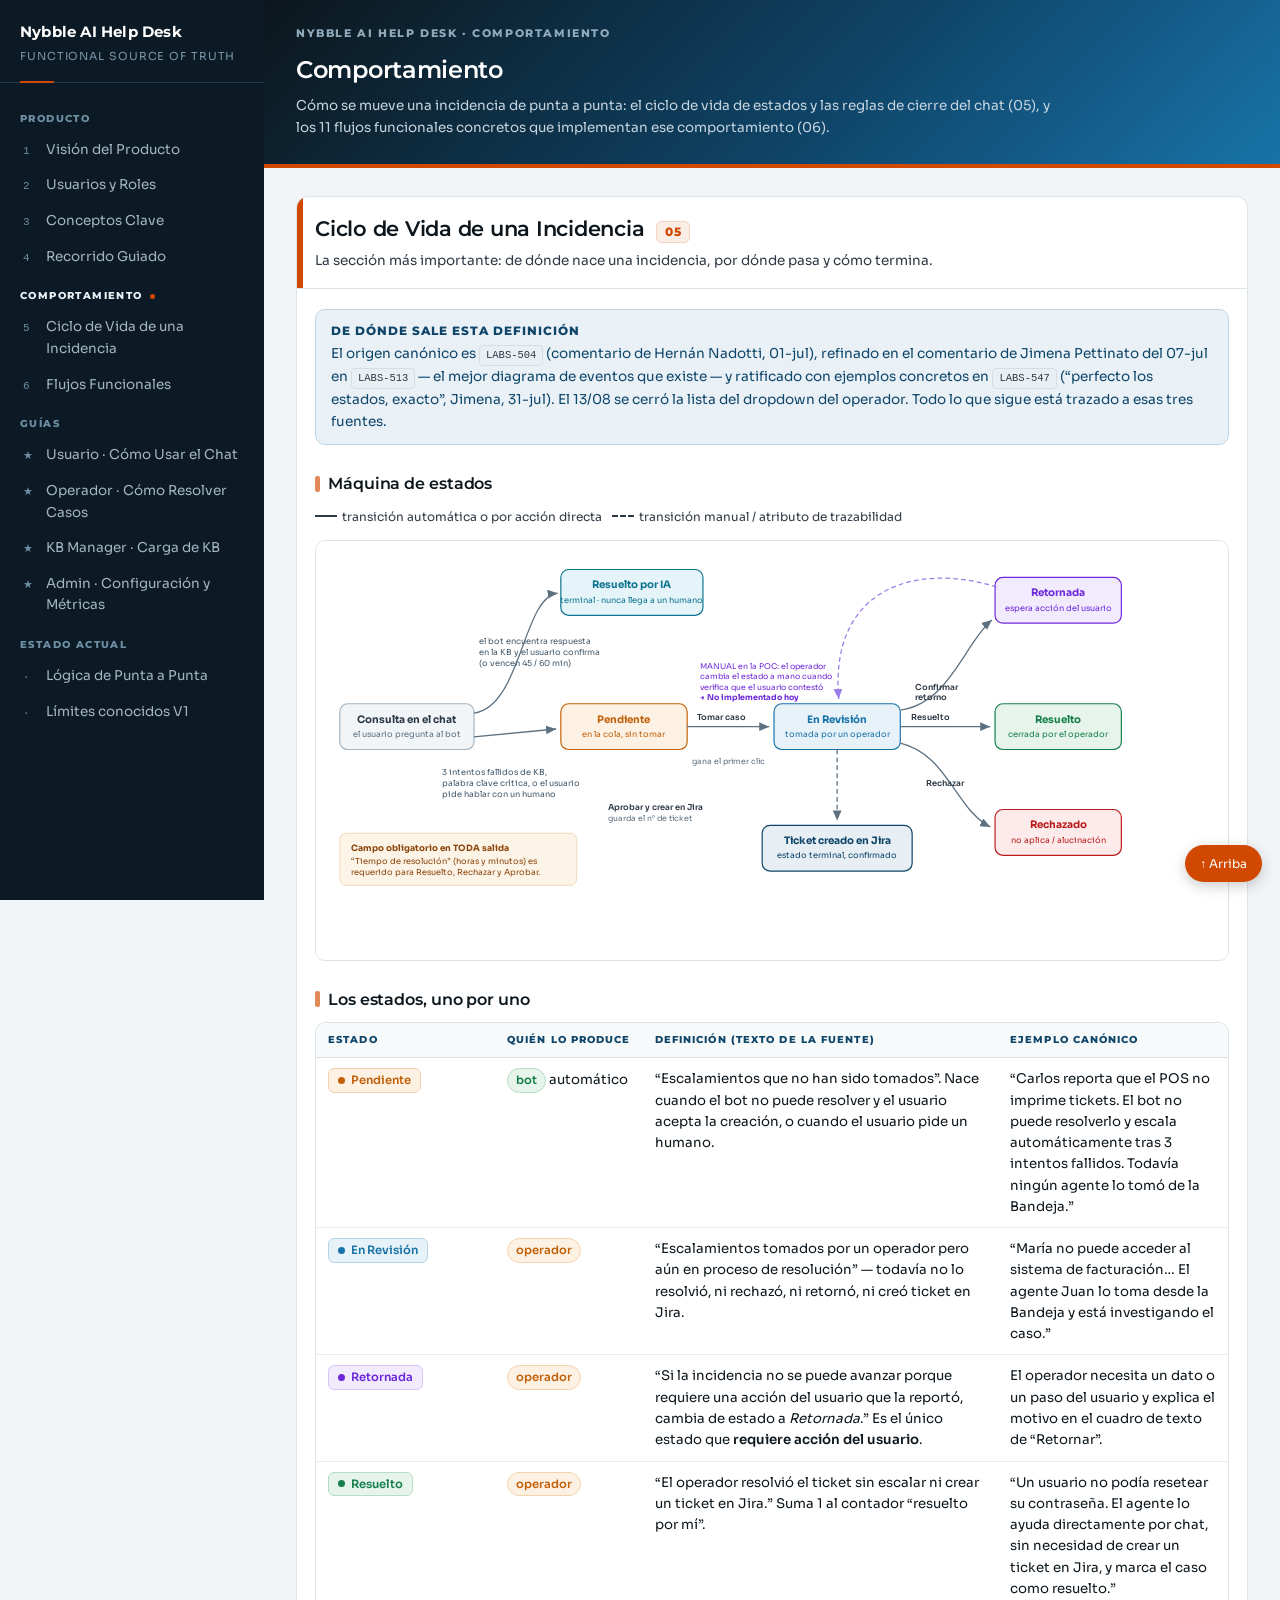
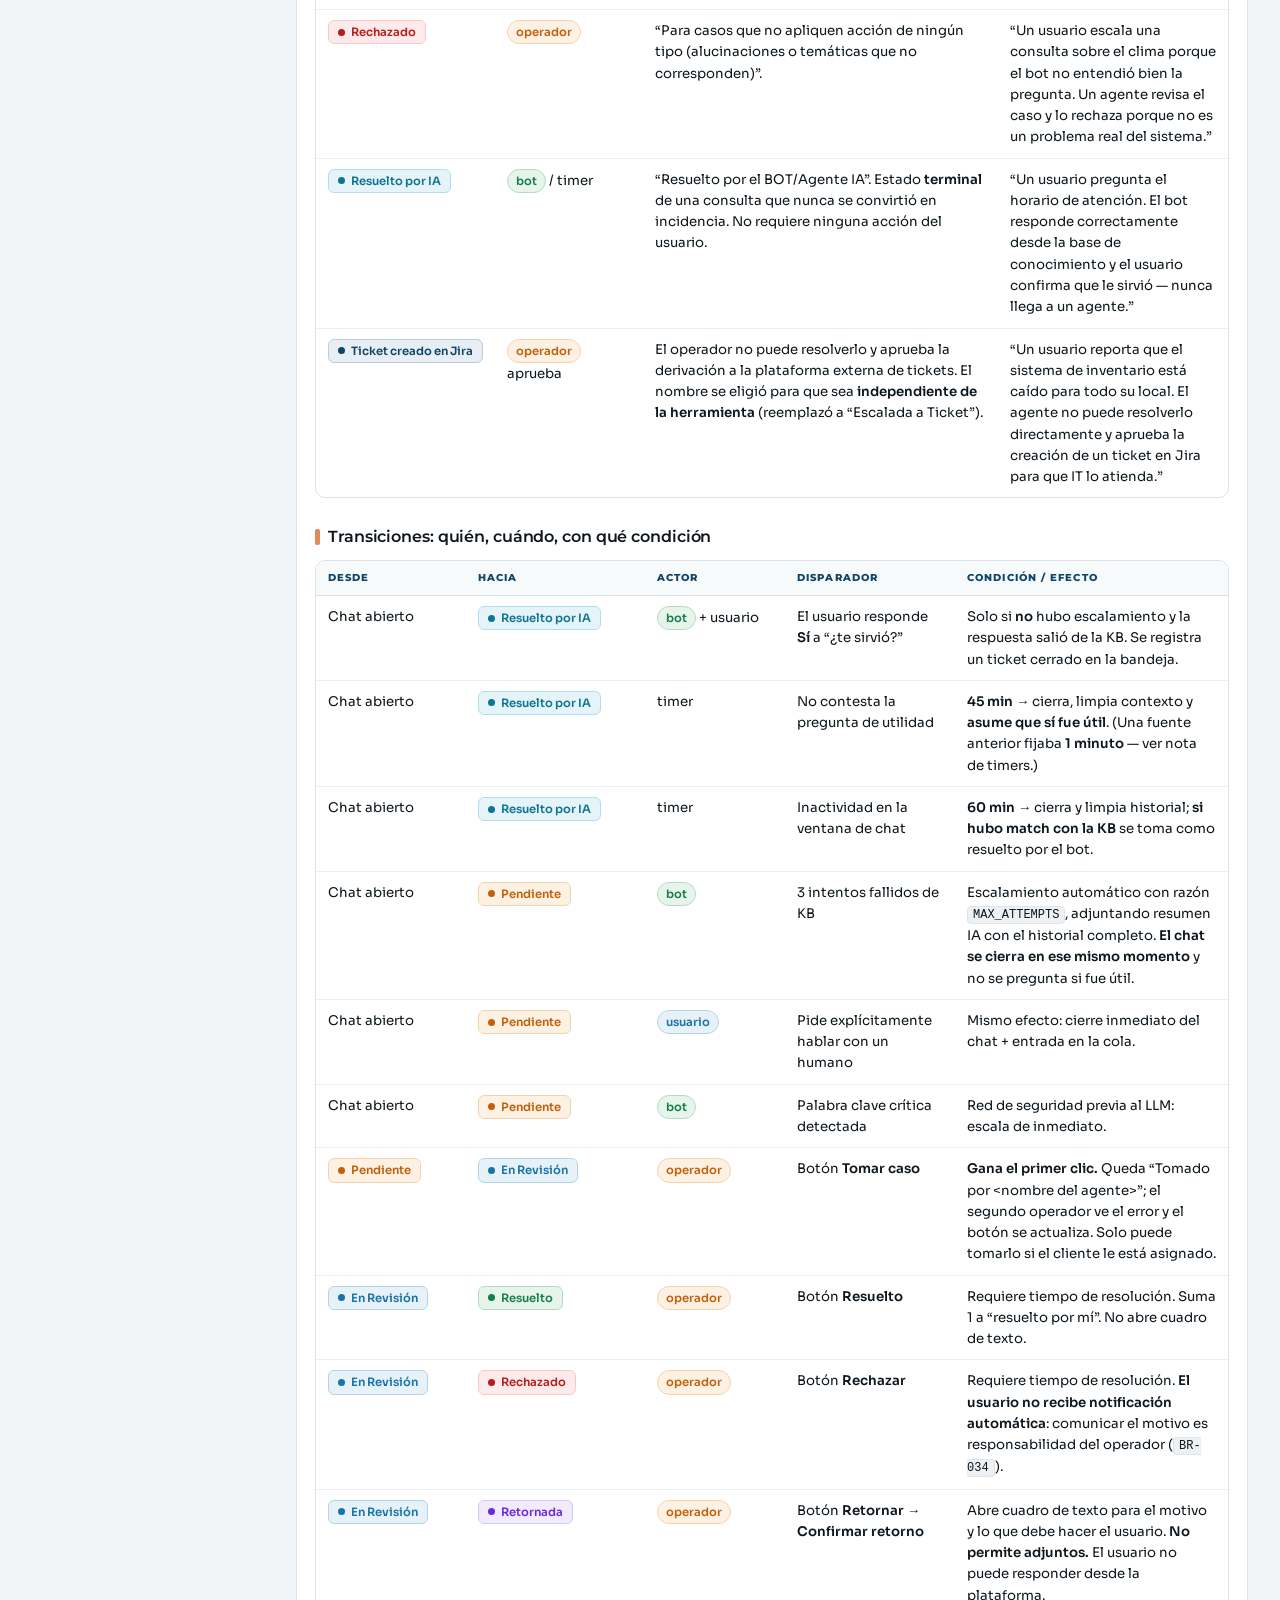
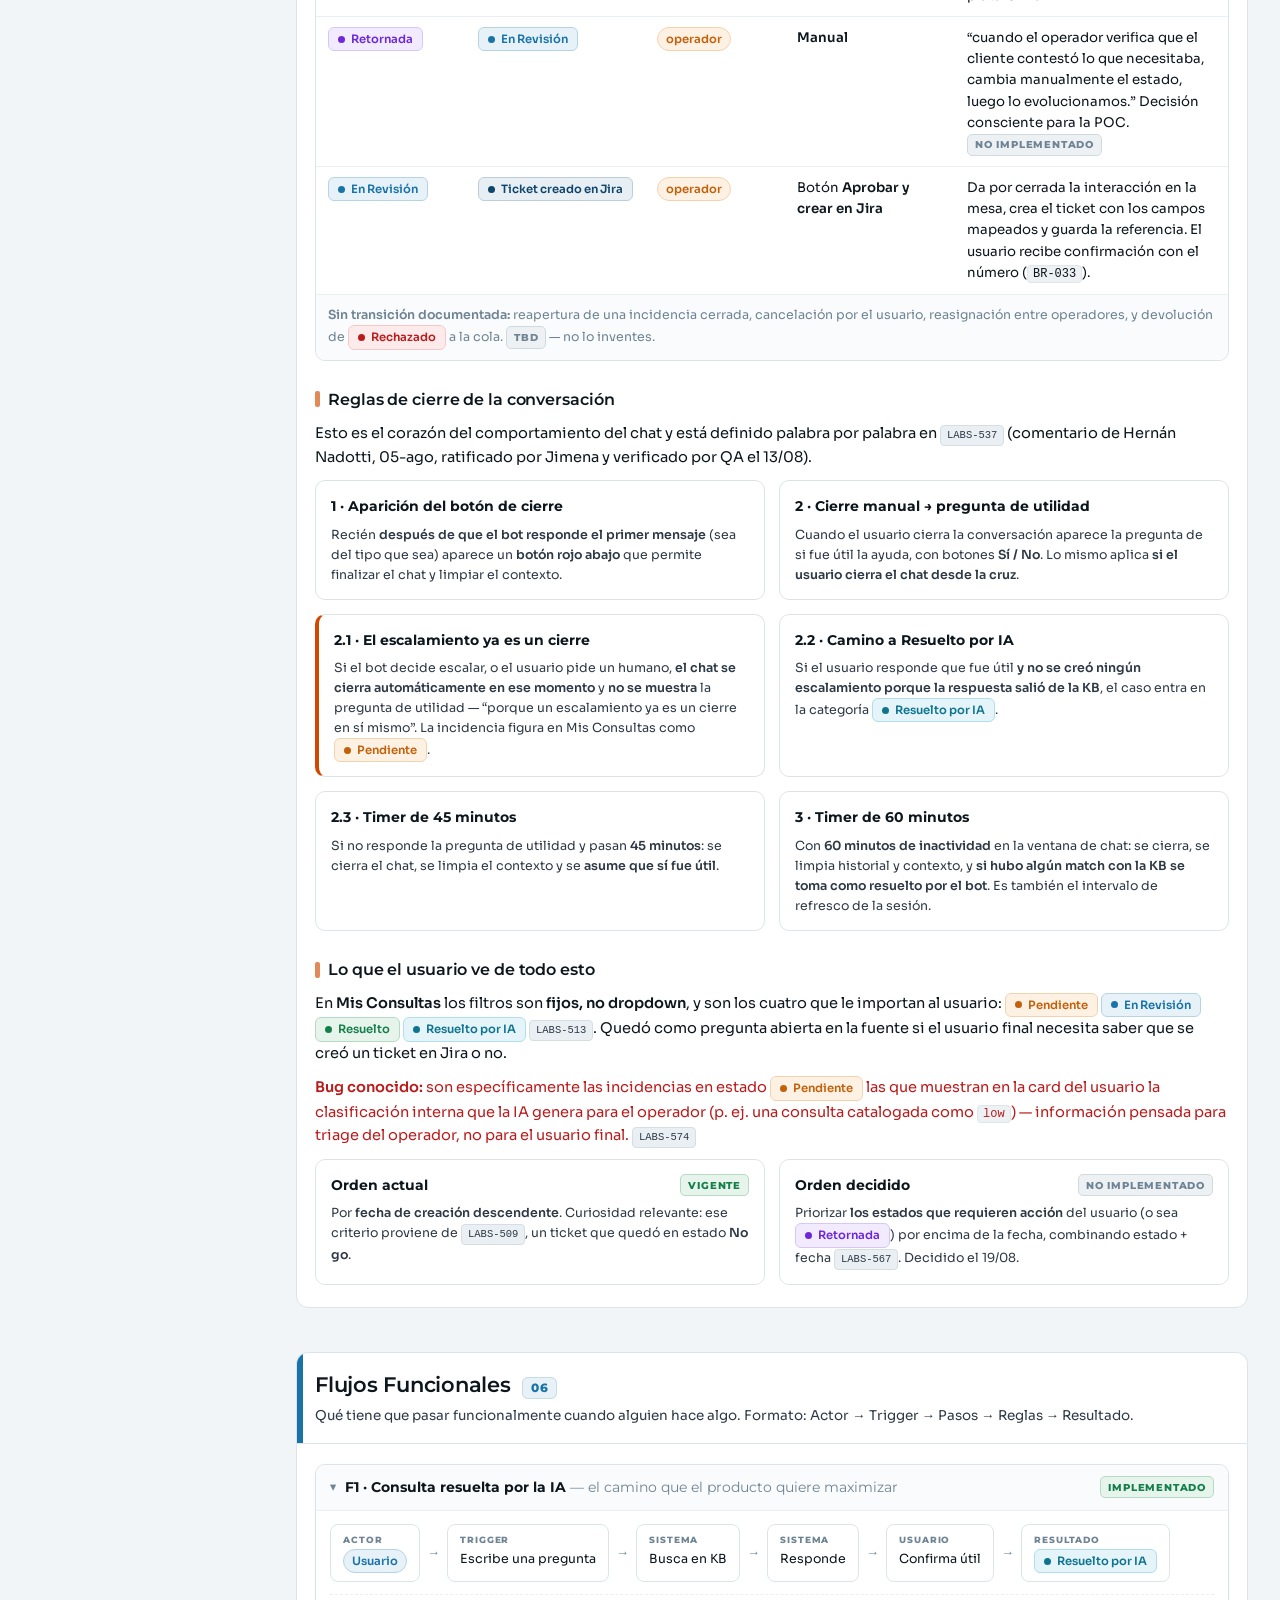
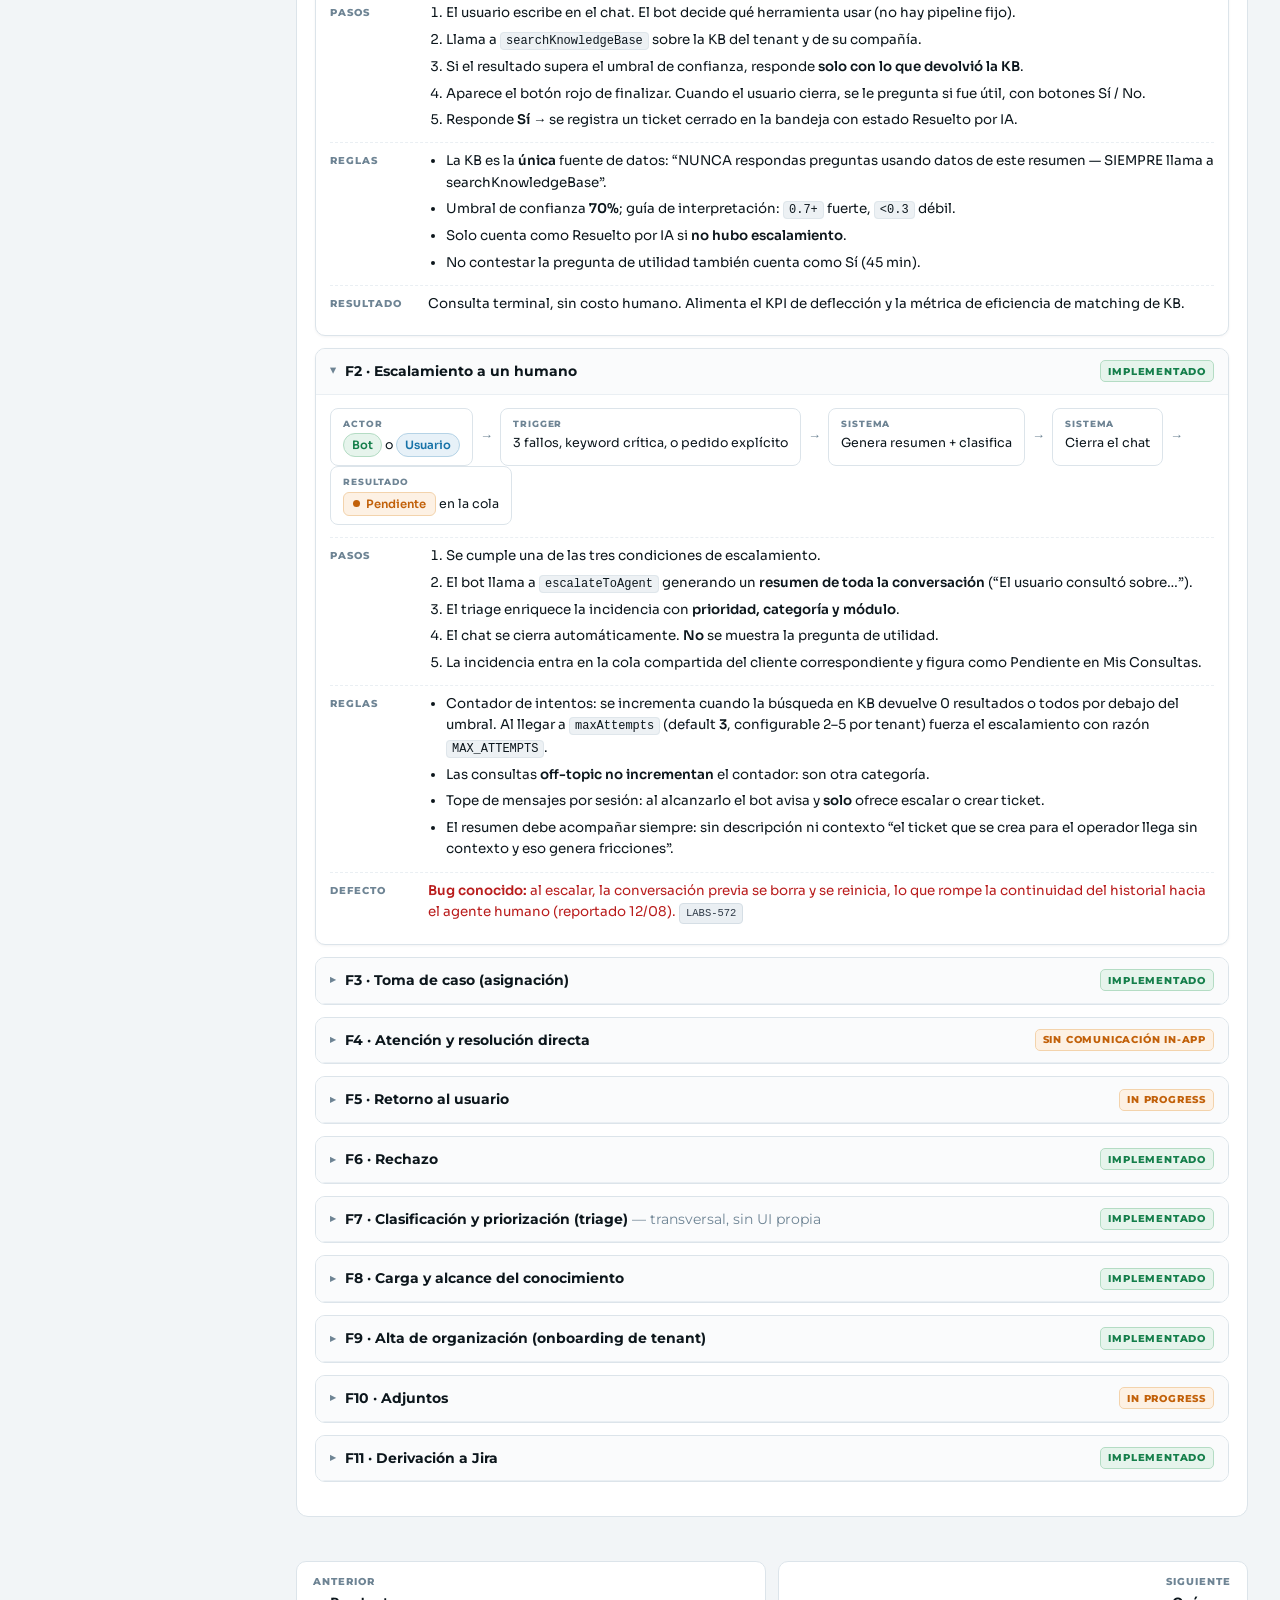
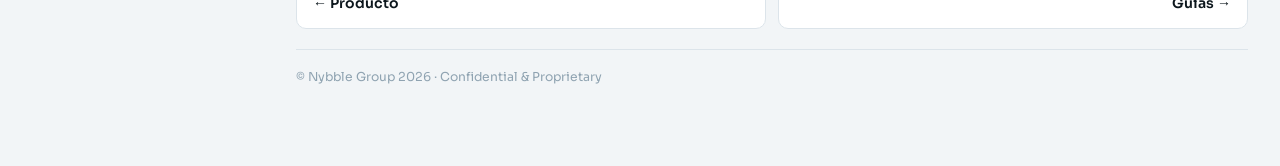
==== commit 9f34e55a: "Elimina Medición, la reparte en guías por rol y agrega Estado Actual - Saca la sección/página Medici" ====
--- a/comportamiento.html
+++ b/comportamiento.html
@@ -25,13 +25,14 @@
   <div class="grp is-here">Comportamiento</div>
   <a href="#lifecycle"><i>5</i>Ciclo de Vida de una Incidencia</a>
   <a href="#flows"><i>6</i>Flujos Funcionales</a>
-  <div class="grp">Medición</div>
-  <a href="medicion.html#kpis"><i>7</i>KPIs y Métricas</a>
-  <a href="medicion.html#e2e"><i>8</i>Lógica de Punta a Punta</a>
-  <div class="grp">Referencia</div>
-  <a href="medicion.html#limits"><i>·</i>Límites conocidos V1</a>
   <div class="grp">Guías</div>
+  <a href="guia-usuario.html"><i>★</i>Usuario · Cómo Usar el Chat</a>
+  <a href="guia-operador.html"><i>★</i>Operador · Cómo Resolver Casos</a>
   <a href="guia-kb-manager.html"><i>★</i>KB Manager · Carga de KB</a>
+  <a href="guia-admin.html"><i>★</i>Admin · Configuración y Métricas</a>
+  <div class="grp">Estado Actual</div>
+  <a href="estado-actual.html#e2e"><i>·</i>Lógica de Punta a Punta</a>
+  <a href="estado-actual.html#limits"><i>·</i>Límites conocidos V1</a>
 </nav>
 
 <main>
@@ -511,7 +512,7 @@
 
 <div class="pager">
   <a class="prev" href="index.html#concepts"><span class="d">Anterior</span><span class="t">← Producto</span></a>
-  <a class="next" href="medicion.html#kpis"><span class="d">Siguiente</span><span class="t">Medición →</span></a>
+  <a class="next" href="guia-usuario.html"><span class="d">Siguiente</span><span class="t">Guías →</span></a>
 </div>
 
 <footer>
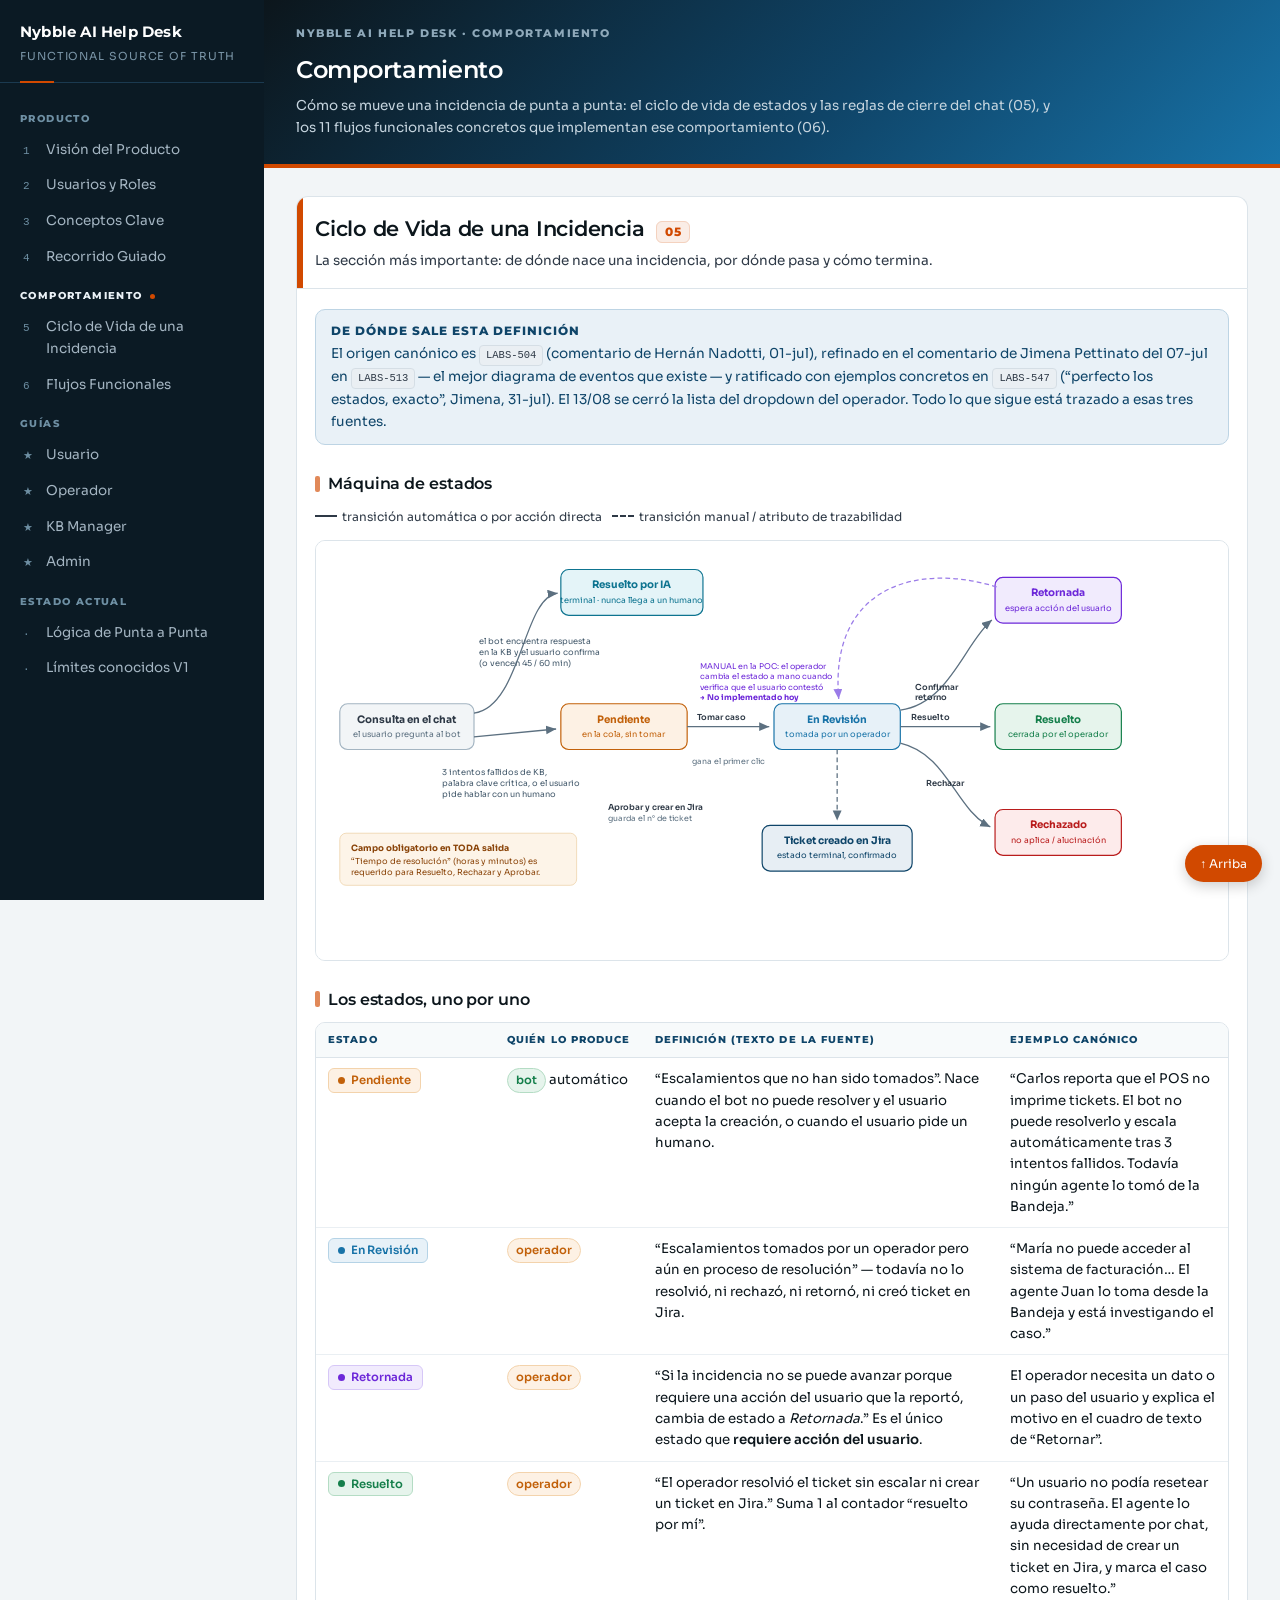
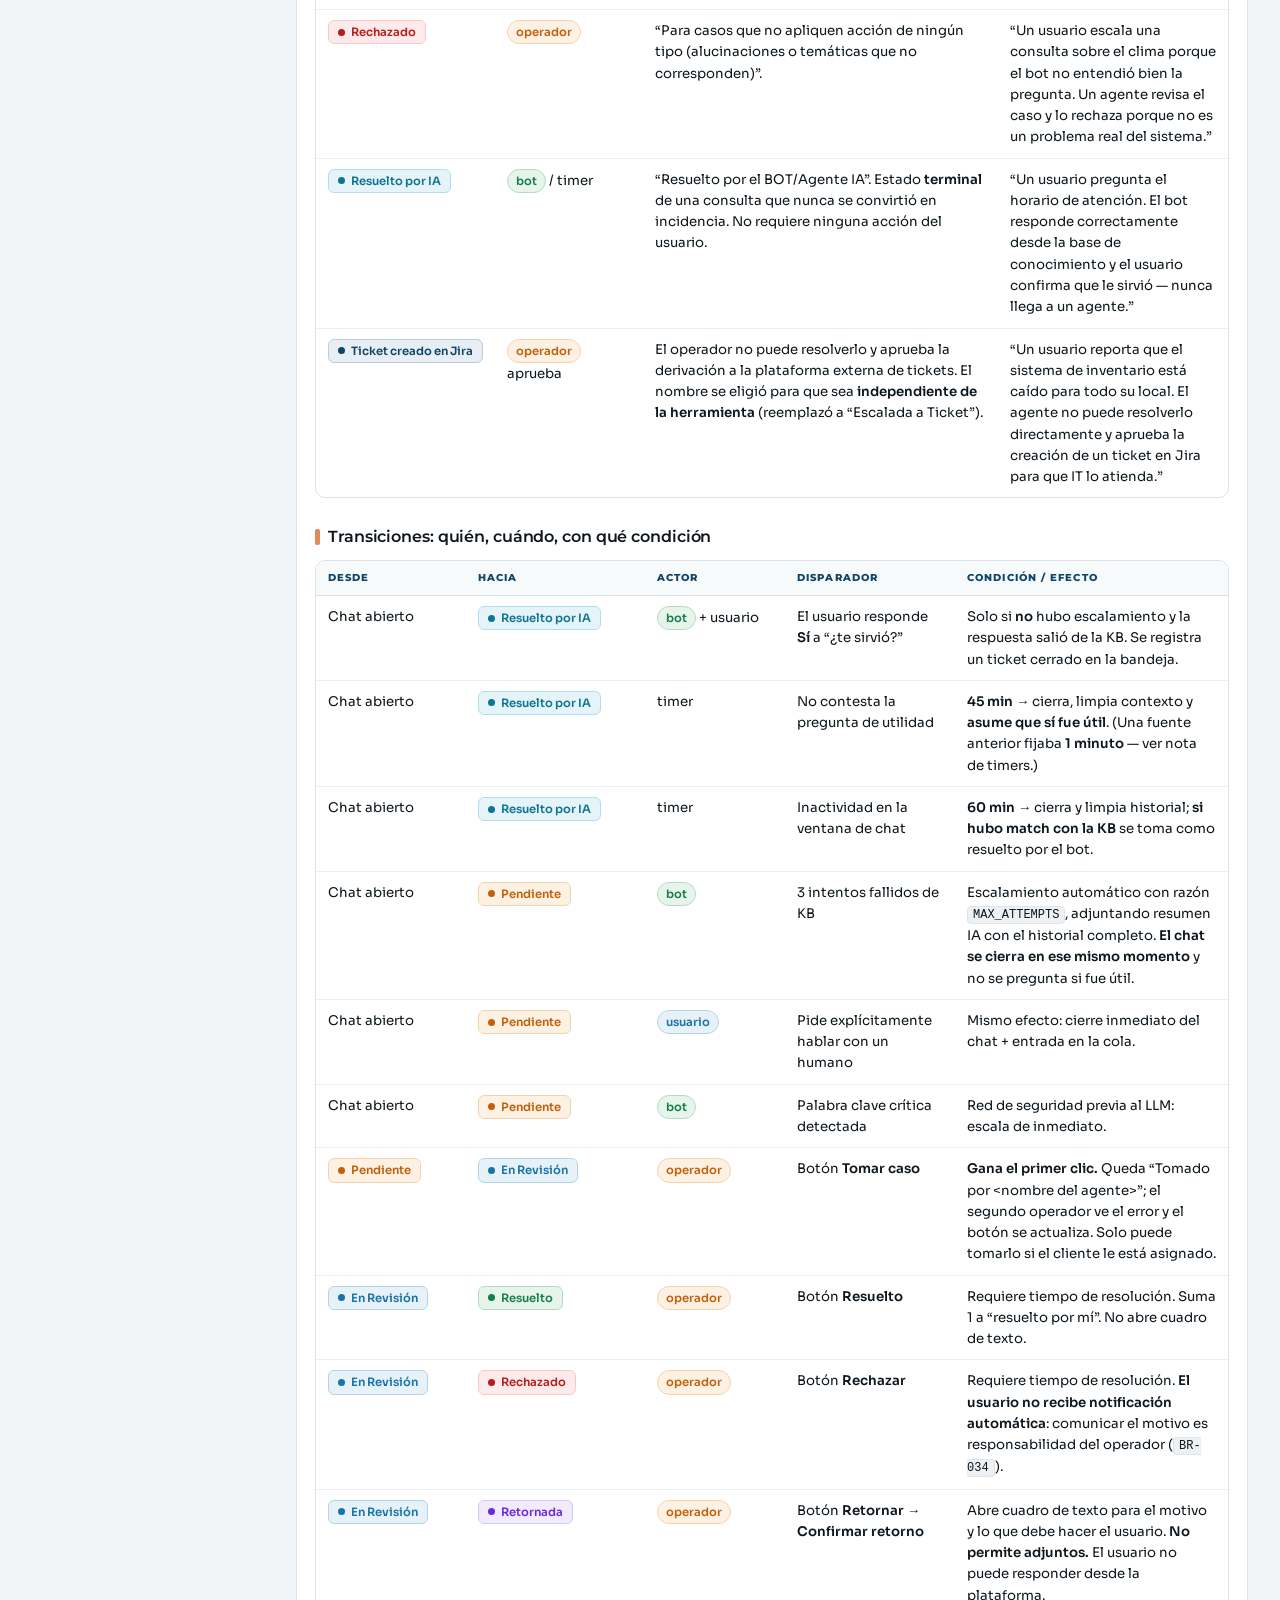
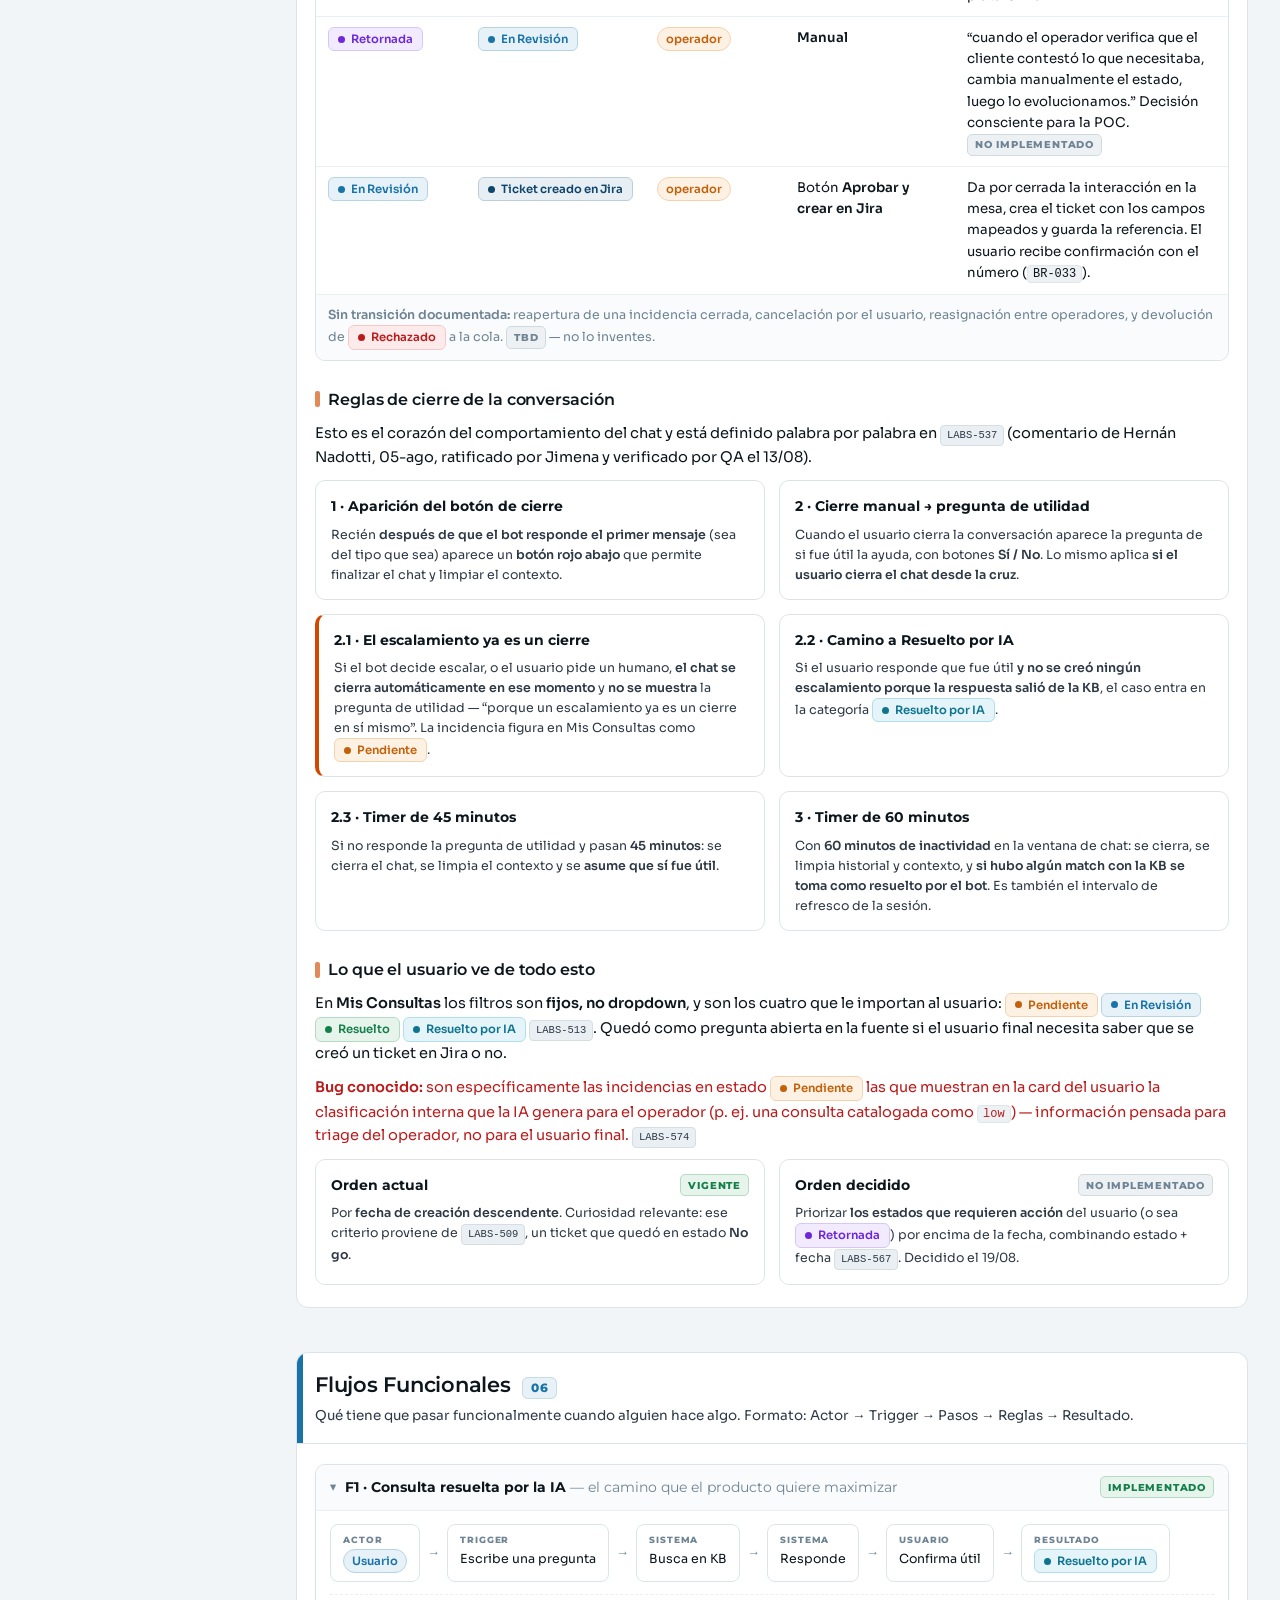
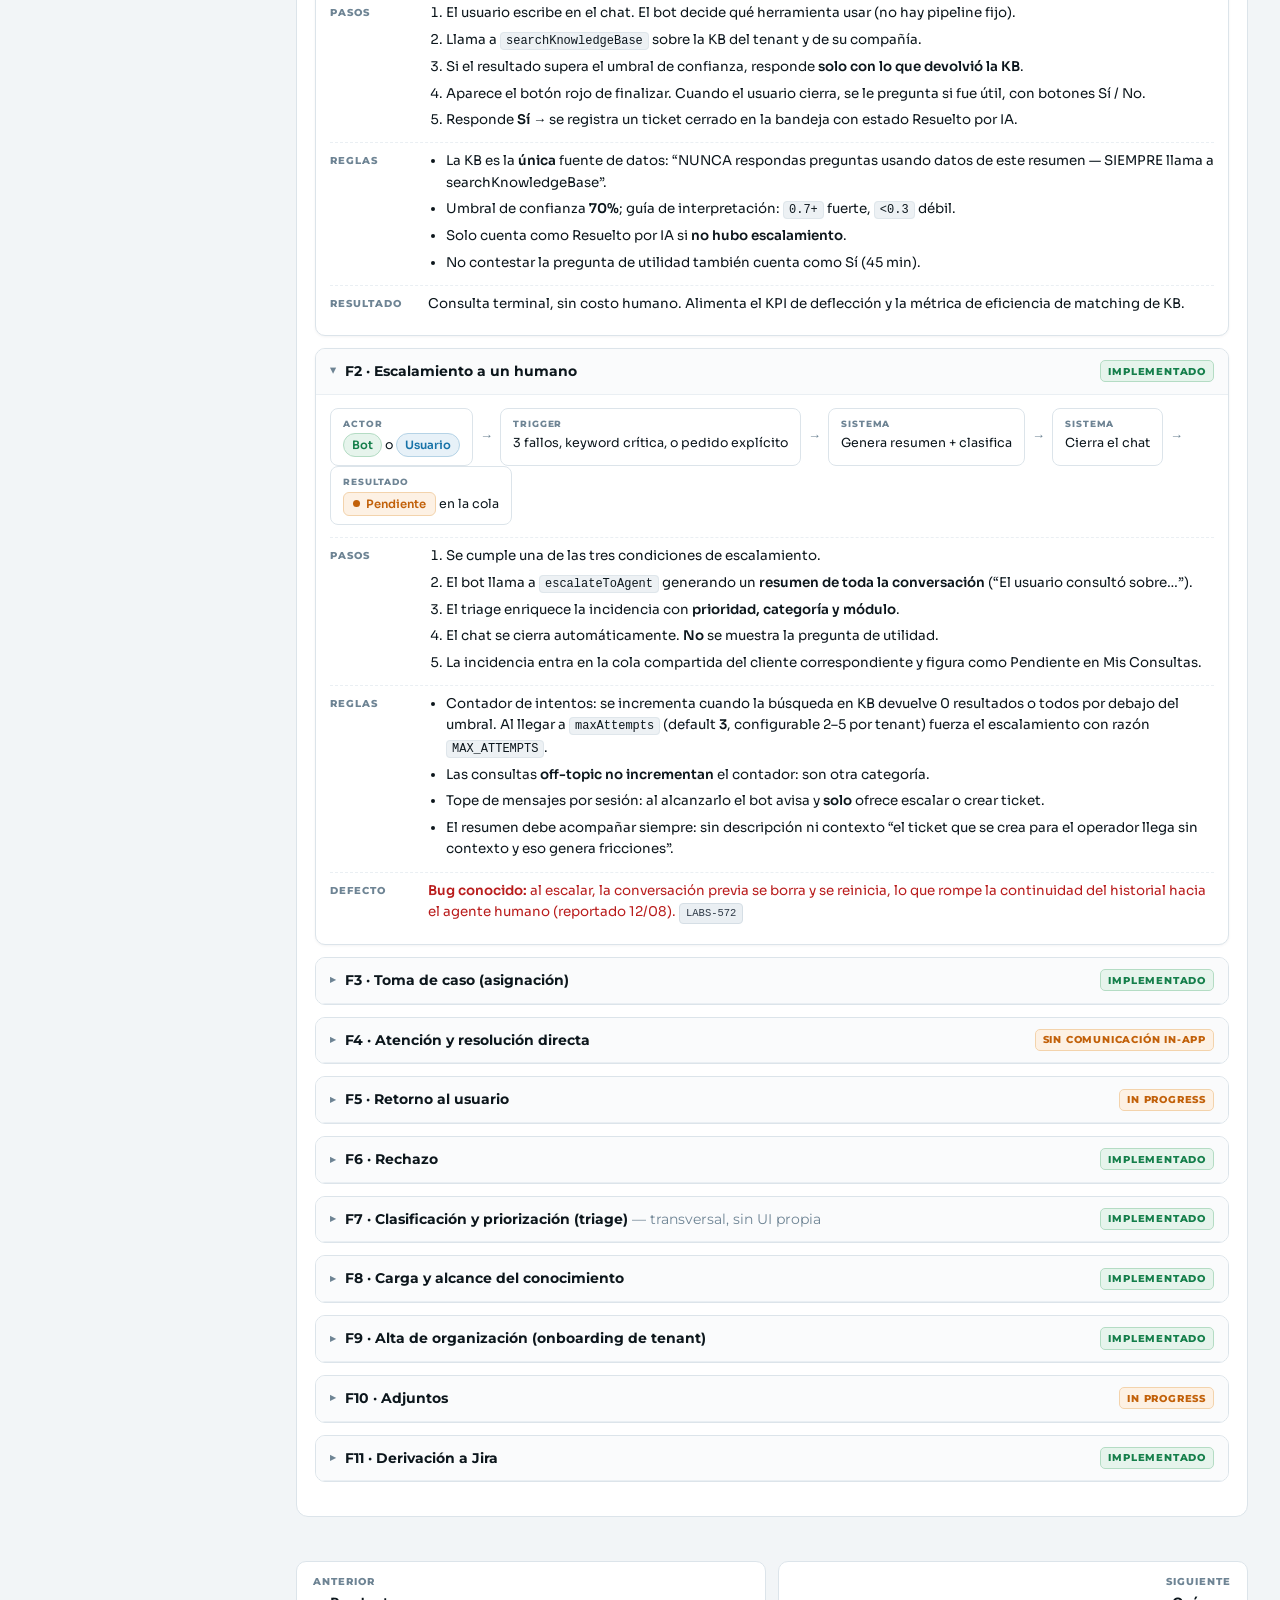
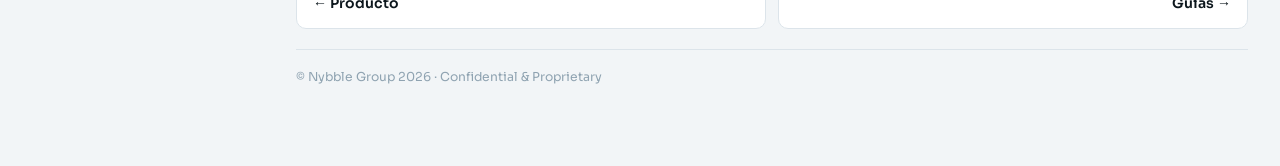
==== commit ab730b19: "Acorta labels del nav de Guías y recorta Lógica de Punta a Punta - Nav: los 4 links de Guías pasan a" ====
--- a/comportamiento.html
+++ b/comportamiento.html
@@ -26,10 +26,10 @@
   <a href="#lifecycle"><i>5</i>Ciclo de Vida de una Incidencia</a>
   <a href="#flows"><i>6</i>Flujos Funcionales</a>
   <div class="grp">Guías</div>
-  <a href="guia-usuario.html"><i>★</i>Usuario · Cómo Usar el Chat</a>
-  <a href="guia-operador.html"><i>★</i>Operador · Cómo Resolver Casos</a>
-  <a href="guia-kb-manager.html"><i>★</i>KB Manager · Carga de KB</a>
-  <a href="guia-admin.html"><i>★</i>Admin · Configuración y Métricas</a>
+  <a href="guia-usuario.html"><i>★</i>Usuario</a>
+  <a href="guia-operador.html"><i>★</i>Operador</a>
+  <a href="guia-kb-manager.html"><i>★</i>KB Manager</a>
+  <a href="guia-admin.html"><i>★</i>Admin</a>
   <div class="grp">Estado Actual</div>
   <a href="estado-actual.html#e2e"><i>·</i>Lógica de Punta a Punta</a>
   <a href="estado-actual.html#limits"><i>·</i>Límites conocidos V1</a>
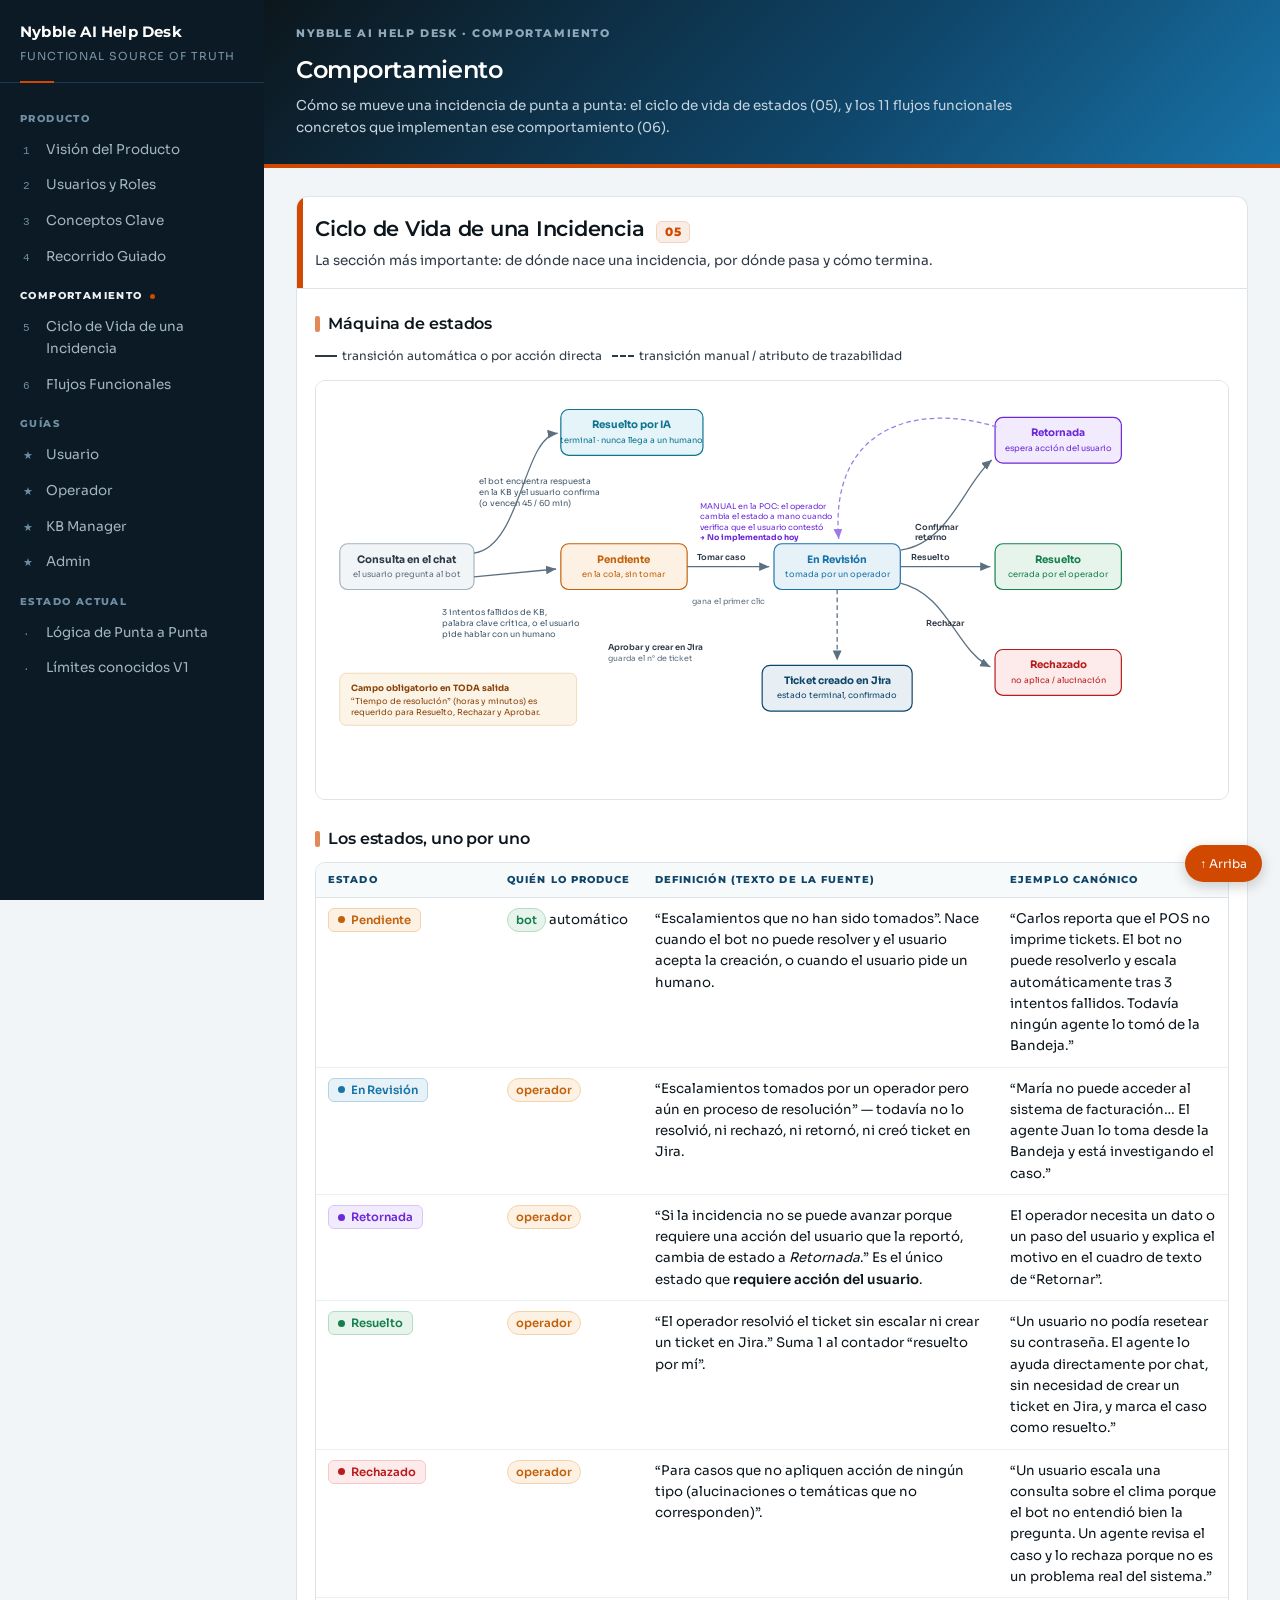
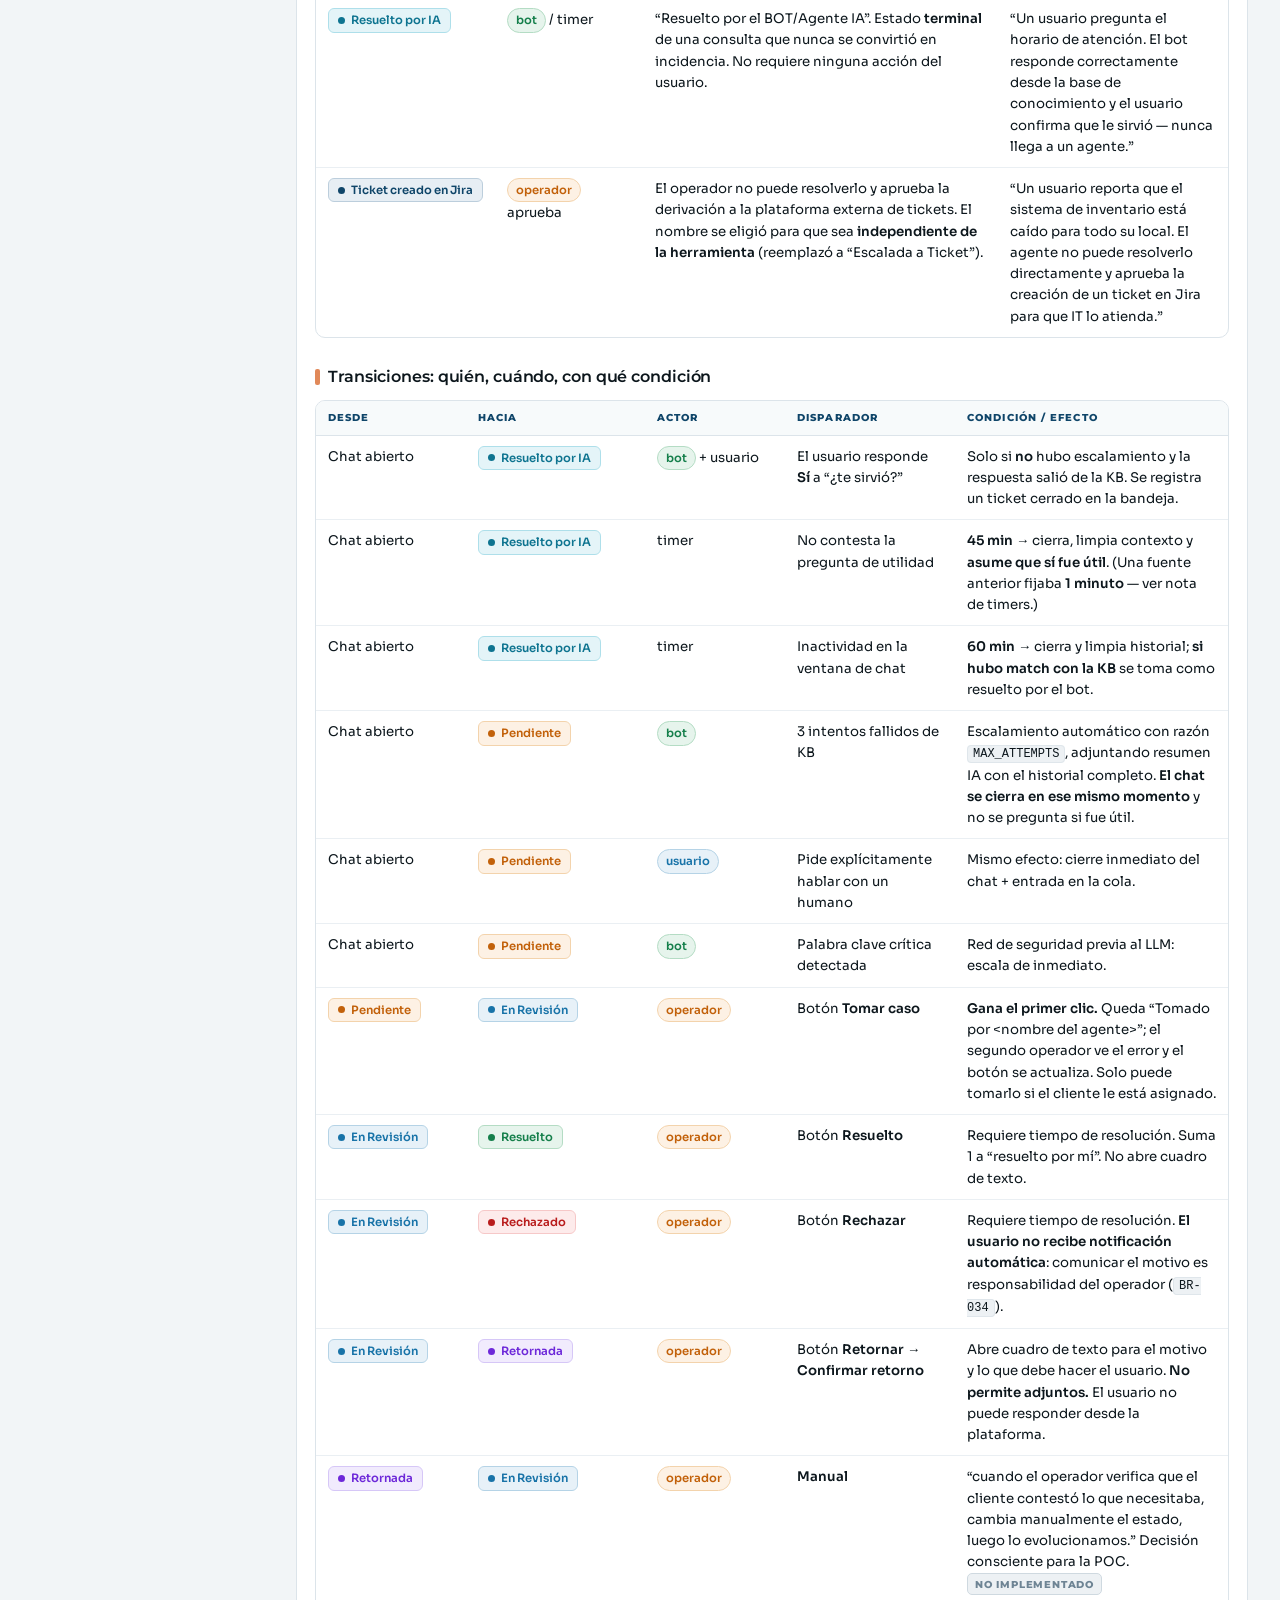
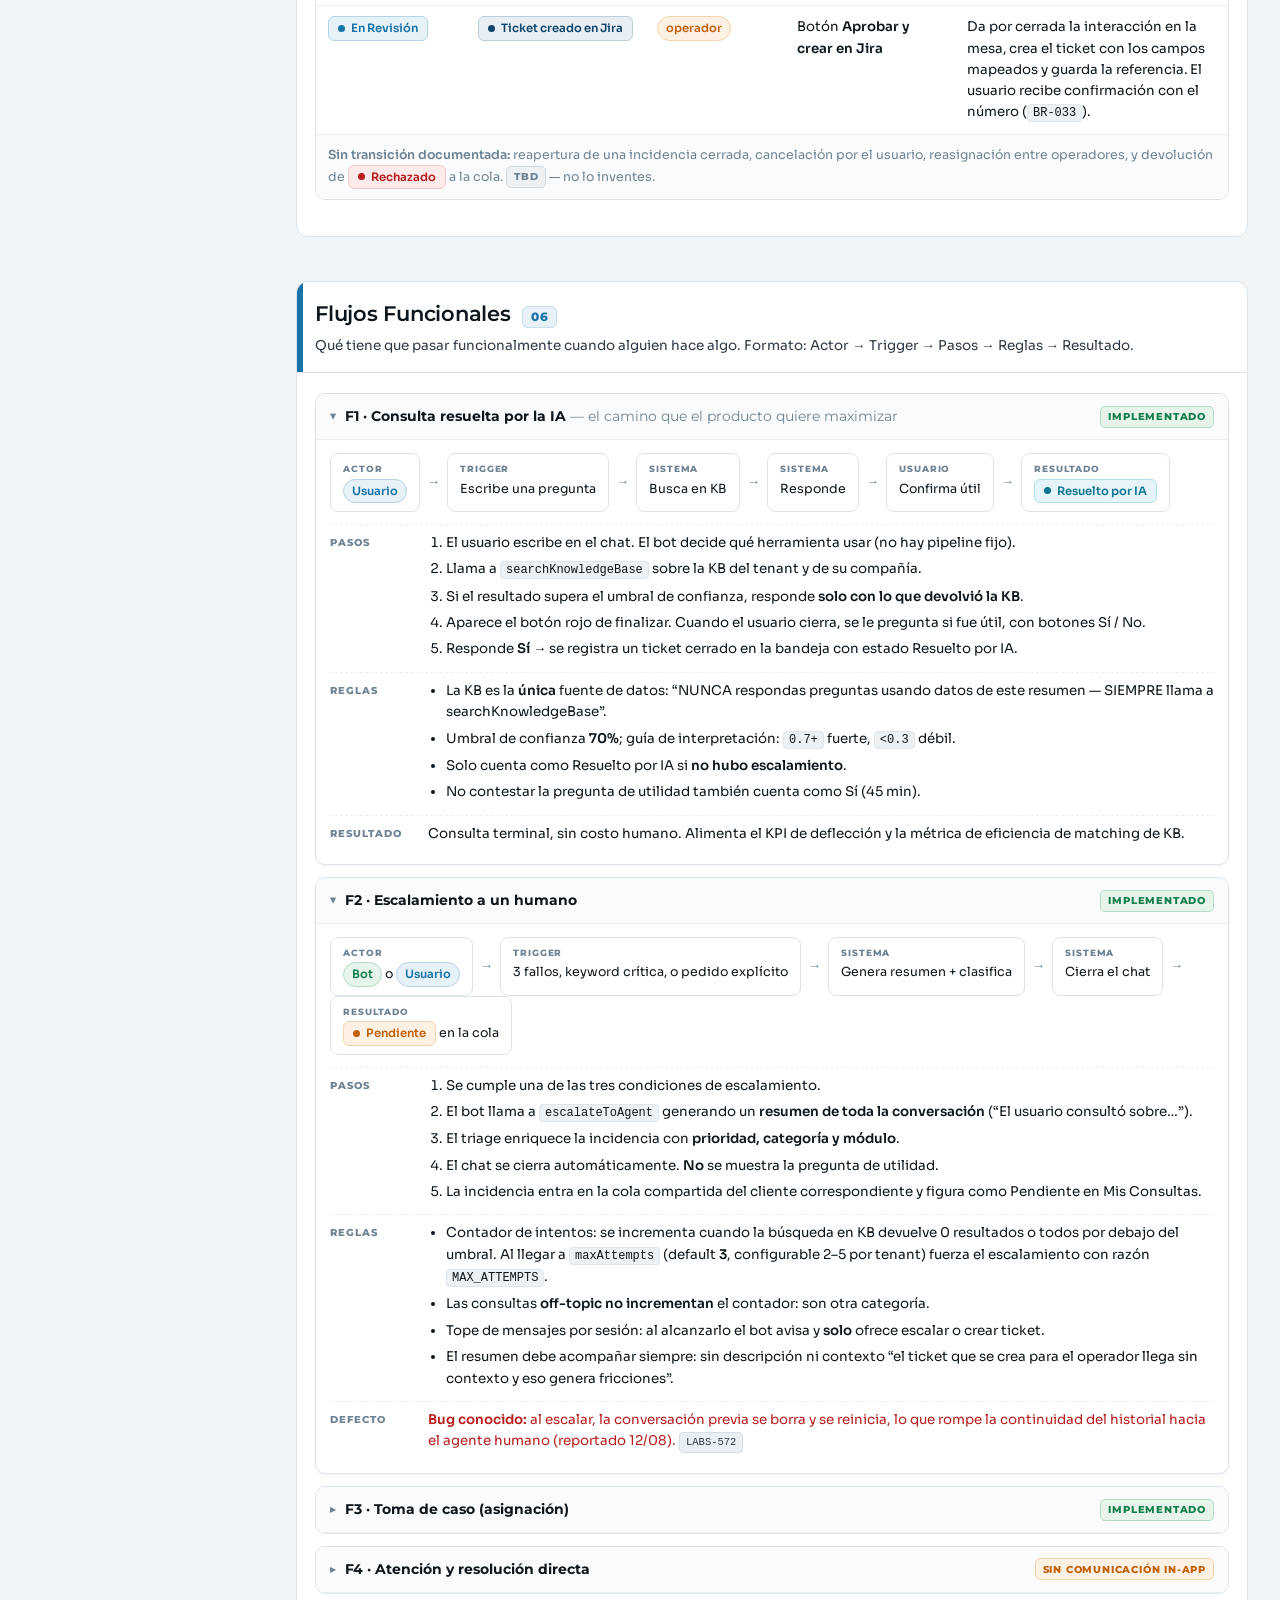
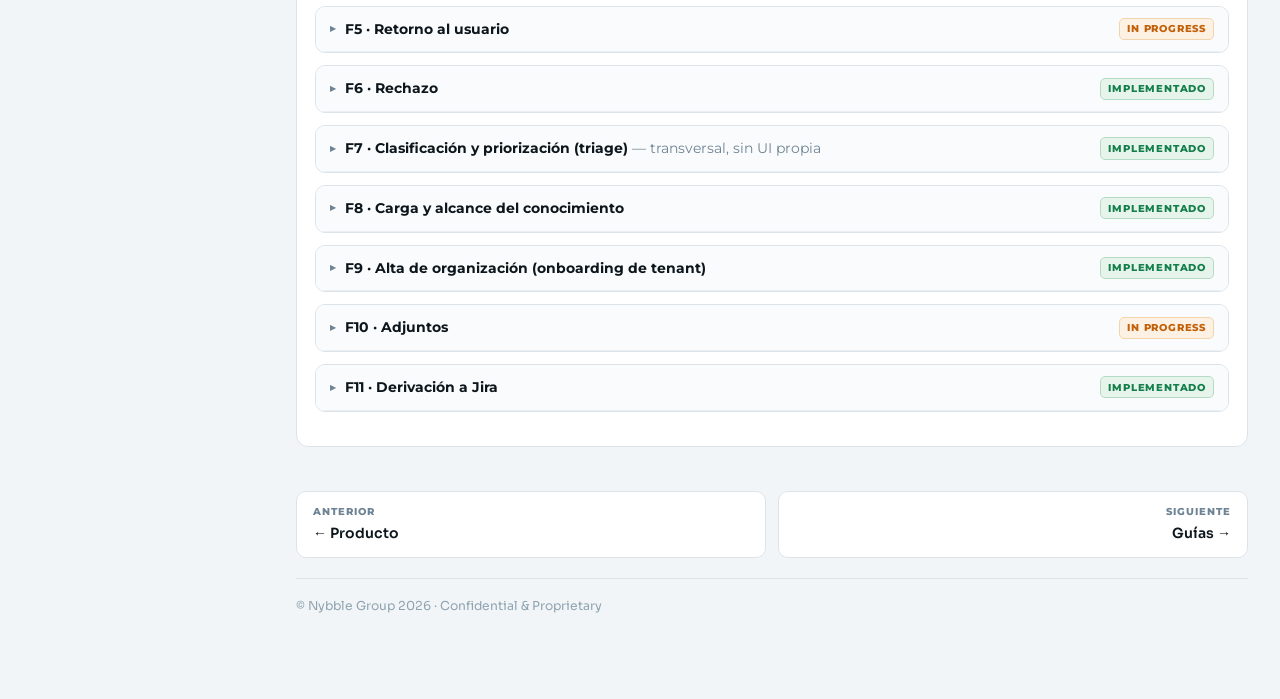
==== commit 14bdb79a: "Recorta Core Concepts y Ciclo de Vida de una Incidencia - Core Concepts: saca el callout "La distinc" ====
--- a/comportamiento.html
+++ b/comportamiento.html
@@ -40,7 +40,7 @@
   <div class="wrap">
     <div class="crumb"><a href="index.html">Nybble AI Help Desk</a> · Comportamiento</div>
     <h1>Comportamiento</h1>
-    <p>Cómo se mueve una incidencia de punta a punta: el ciclo de vida de estados y las reglas de cierre del chat (05), y los 11 flujos funcionales concretos que implementan ese comportamiento (06).</p>
+    <p>Cómo se mueve una incidencia de punta a punta: el ciclo de vida de estados (05), y los 11 flujos funcionales concretos que implementan ese comportamiento (06).</p>
   </div>
 </header>
 
@@ -50,11 +50,6 @@
 <section id="lifecycle" style="--accent:var(--c-lifecycle)">
   <div class="shead"><div><h2>Ciclo de Vida de una Incidencia <span class="num">05</span></h2><p>La sección más importante: de dónde nace una incidencia, por dónde pasa y cómo termina.</p></div></div>
   <div class="sbody">
-
-    <div class="callout c-info">
-      <b>De dónde sale esta definición</b>
-      El origen canónico es <a class="tag" href="https://nybblegroup.atlassian.net/browse/LABS-504" target="_blank">LABS-504</a> (comentario de Hernán Nadotti, 01-jul), refinado en el comentario de Jimena Pettinato del 07-jul en <a class="tag" href="https://nybblegroup.atlassian.net/browse/LABS-513" target="_blank">LABS-513</a> — el mejor diagrama de eventos que existe — y ratificado con ejemplos concretos en <a class="tag" href="https://nybblegroup.atlassian.net/browse/LABS-547" target="_blank">LABS-547</a> (“perfecto los estados, exacto”, Jimena, 31-jul). El 13/08 se cerró la lista del dropdown del operador. Todo lo que sigue está trazado a esas tres fuentes.
-    </div>
 
     <h3>Máquina de estados</h3>
     <div class="legend">
@@ -224,41 +219,6 @@
       </table>
     </div>
 
-    <h3>Reglas de cierre de la conversación</h3>
-    <p>Esto es el corazón del comportamiento del chat y está definido palabra por palabra en <a class="tag" href="https://nybblegroup.atlassian.net/browse/LABS-537" target="_blank">LABS-537</a> (comentario de Hernán Nadotti, 05-ago, ratificado por Jimena y verificado por QA el 13/08).</p>
-    <div class="grid g2">
-      <div class="card">
-        <h5>1 · Aparición del botón de cierre</h5>
-        <p class="mini">Recién <b>después de que el bot responde el primer mensaje</b> (sea del tipo que sea) aparece un <b>botón rojo abajo</b> que permite finalizar el chat y limpiar el contexto.</p>
-      </div>
-      <div class="card">
-        <h5>2 · Cierre manual → pregunta de utilidad</h5>
-        <p class="mini">Cuando el usuario cierra la conversación aparece la pregunta de si fue útil la ayuda, con botones <b>Sí / No</b>. Lo mismo aplica <b>si el usuario cierra el chat desde la cruz</b>.</p>
-      </div>
-      <div class="card" style="border-left:4px solid var(--c-lifecycle)">
-        <h5>2.1 · El escalamiento ya es un cierre</h5>
-        <p class="mini">Si el bot decide escalar, o el usuario pide un humano, <b>el chat se cierra automáticamente en ese momento</b> y <b>no se muestra</b> la pregunta de utilidad — “porque un escalamiento ya es un cierre en sí mismo”. La incidencia figura en Mis Consultas como <span class="st st-pend">Pendiente</span>.</p>
-      </div>
-      <div class="card">
-        <h5>2.2 · Camino a Resuelto por IA</h5>
-        <p class="mini">Si el usuario responde que fue útil <b>y no se creó ningún escalamiento porque la respuesta salió de la KB</b>, el caso entra en la categoría <span class="st st-ia">Resuelto por IA</span>.</p>
-      </div>
-      <div class="card">
-        <h5>2.3 · Timer de 45 minutos</h5>
-        <p class="mini">Si no responde la pregunta de utilidad y pasan <b>45 minutos</b>: se cierra el chat, se limpia el contexto y se <b>asume que sí fue útil</b>.</p>
-      </div>
-      <div class="card">
-        <h5>3 · Timer de 60 minutos</h5>
-        <p class="mini">Con <b>60 minutos de inactividad</b> en la ventana de chat: se cierra, se limpia historial y contexto, y <b>si hubo algún match con la KB se toma como resuelto por el bot</b>. Es también el intervalo de refresco de la sesión.</p>
-      </div>
-    </div>
-    <h3>Lo que el usuario ve de todo esto</h3>
-    <p>En <b>Mis Consultas</b> los filtros son <b>fijos, no dropdown</b>, y son los cuatro que le importan al usuario: <span class="st st-pend">Pendiente</span> <span class="st st-rev">En Revisión</span> <span class="st st-res">Resuelto</span> <span class="st st-ia">Resuelto por IA</span> <a class="tag" href="https://nybblegroup.atlassian.net/browse/LABS-513" target="_blank">LABS-513</a>. Quedó como pregunta abierta en la fuente si el usuario final necesita saber que se creó un ticket en Jira o no.</p>
-    <p class="mini" style="color:var(--bad)"><b>Bug conocido:</b> son específicamente las incidencias en estado <span class="st st-pend">Pendiente</span> las que muestran en la card del usuario la clasificación interna que la IA genera para el operador (p. ej. una consulta catalogada como <code>low</code>) — información pensada para triage del operador, no para el usuario final. <a class="tag" href="https://nybblegroup.atlassian.net/browse/LABS-574" target="_blank">LABS-574</a></p>
-    <div class="grid g2">
-      <div class="card"><h5>Orden actual <span class="mark m-imp">vigente</span></h5><p class="mini">Por <b>fecha de creación descendente</b>. Curiosidad relevante: ese criterio proviene de <a class="tag" href="https://nybblegroup.atlassian.net/browse/LABS-509" target="_blank">LABS-509</a>, un ticket que quedó en estado <b>No go</b>.</p></div>
-      <div class="card"><h5>Orden decidido <span class="mark m-draft">no implementado</span></h5><p class="mini">Priorizar <b>los estados que requieren acción</b> del usuario (o sea <span class="st st-ret">Retornada</span>) por encima de la fecha, combinando estado + fecha <a class="tag" href="https://nybblegroup.atlassian.net/browse/LABS-567" target="_blank">LABS-567</a>. Decidido el 19/08.</p></div>
-    </div>
   </div>
 </section>
 
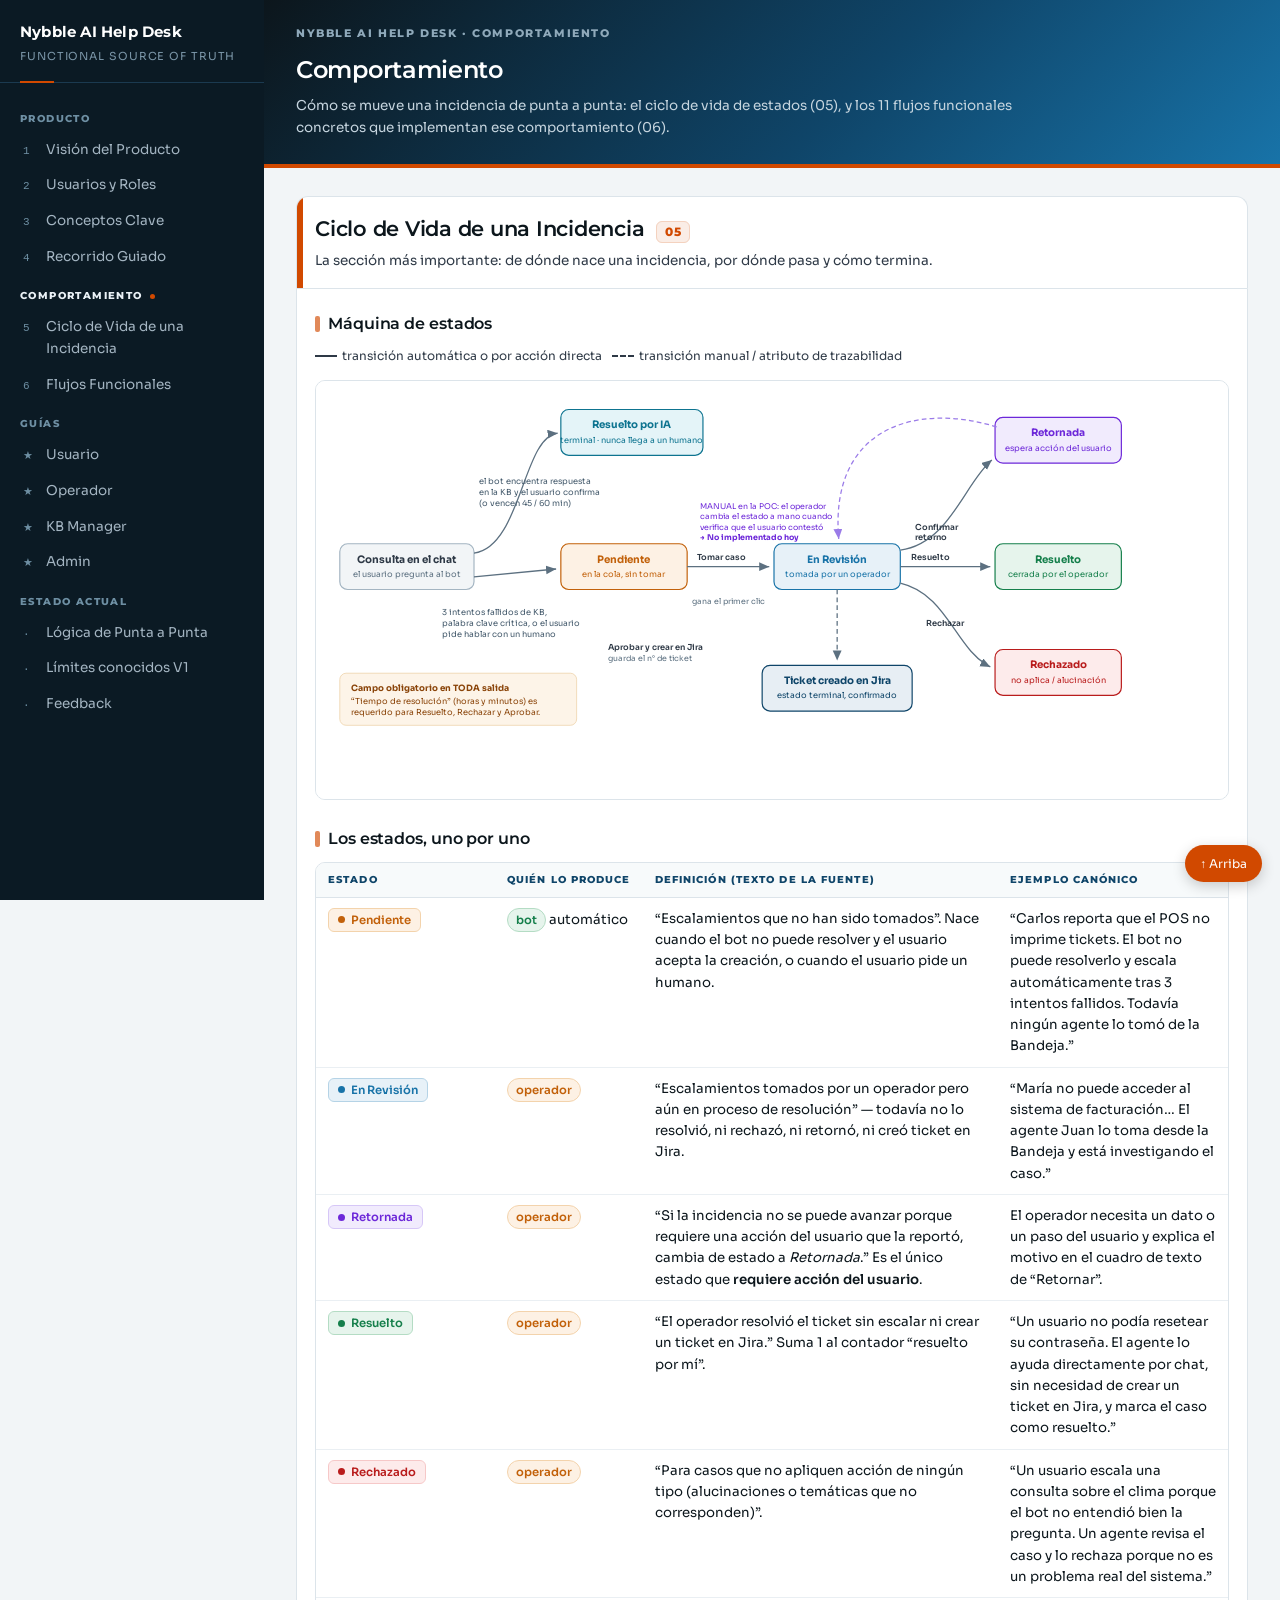
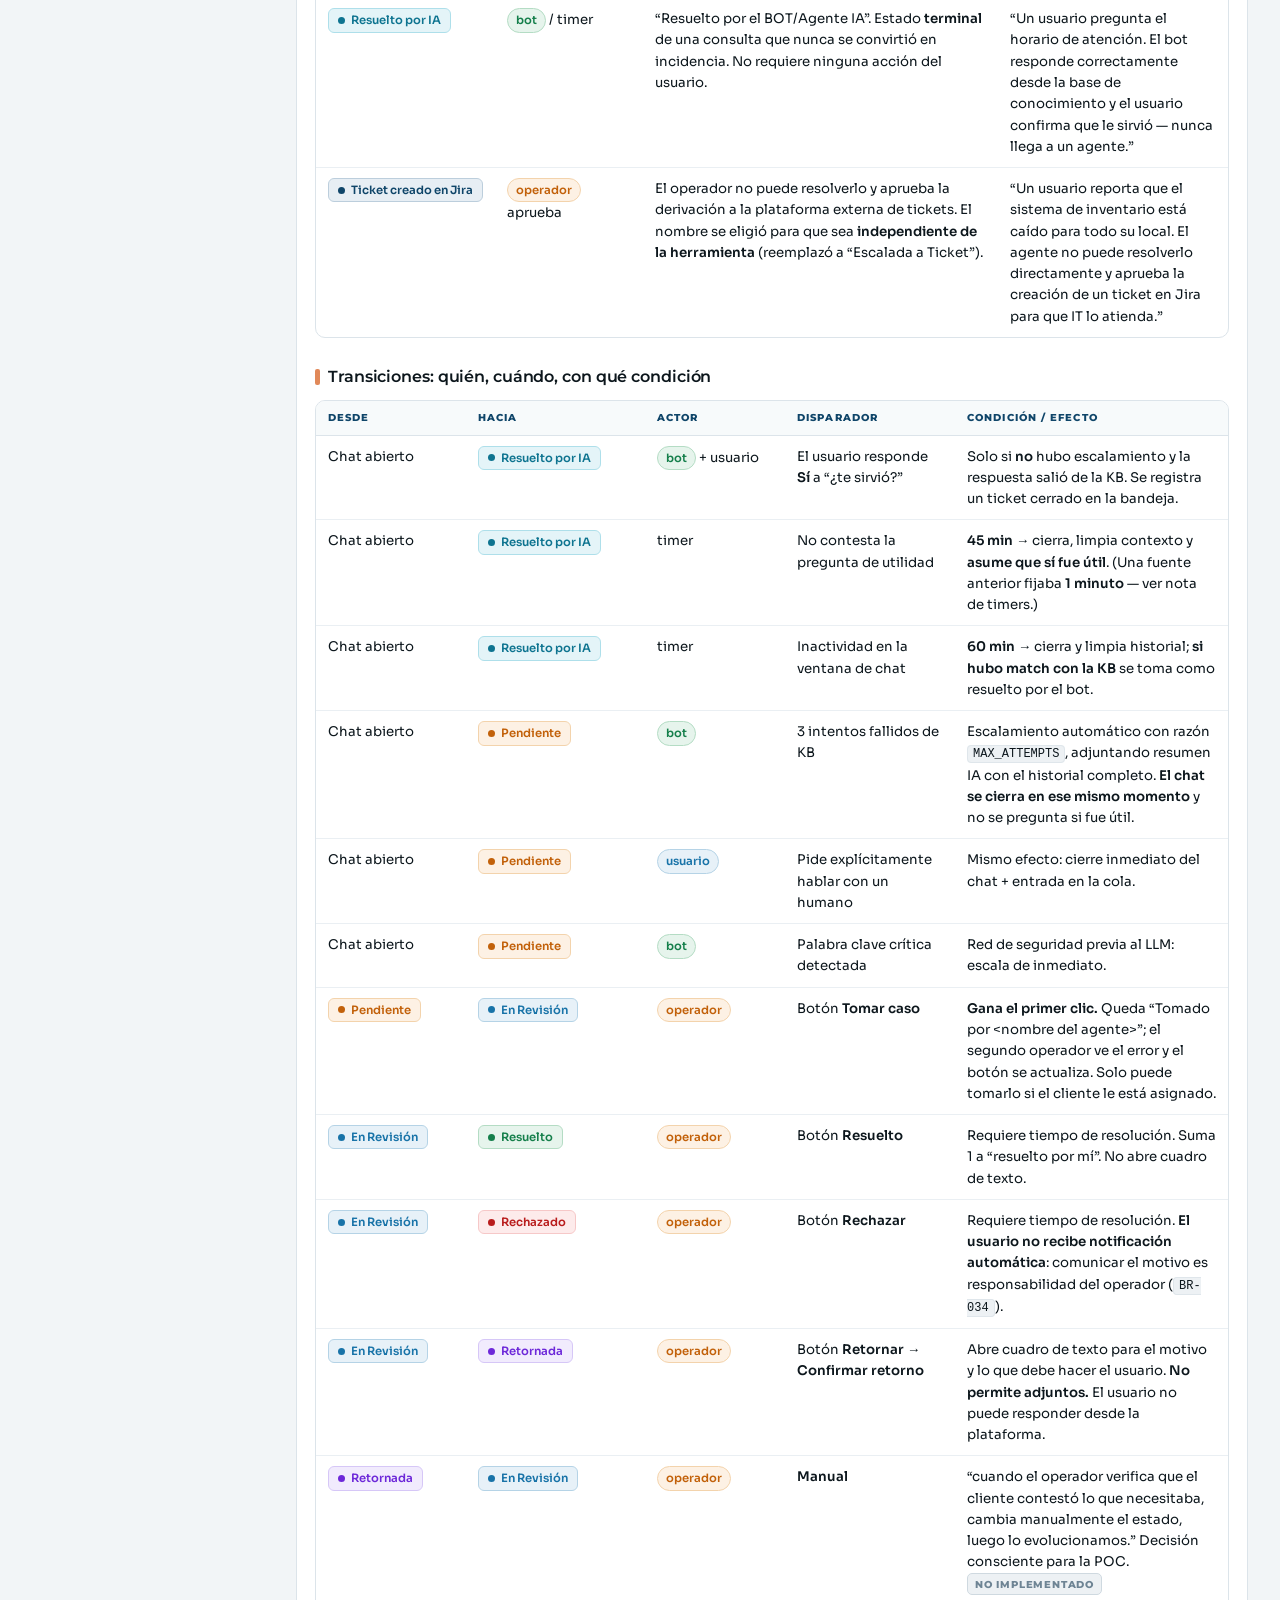
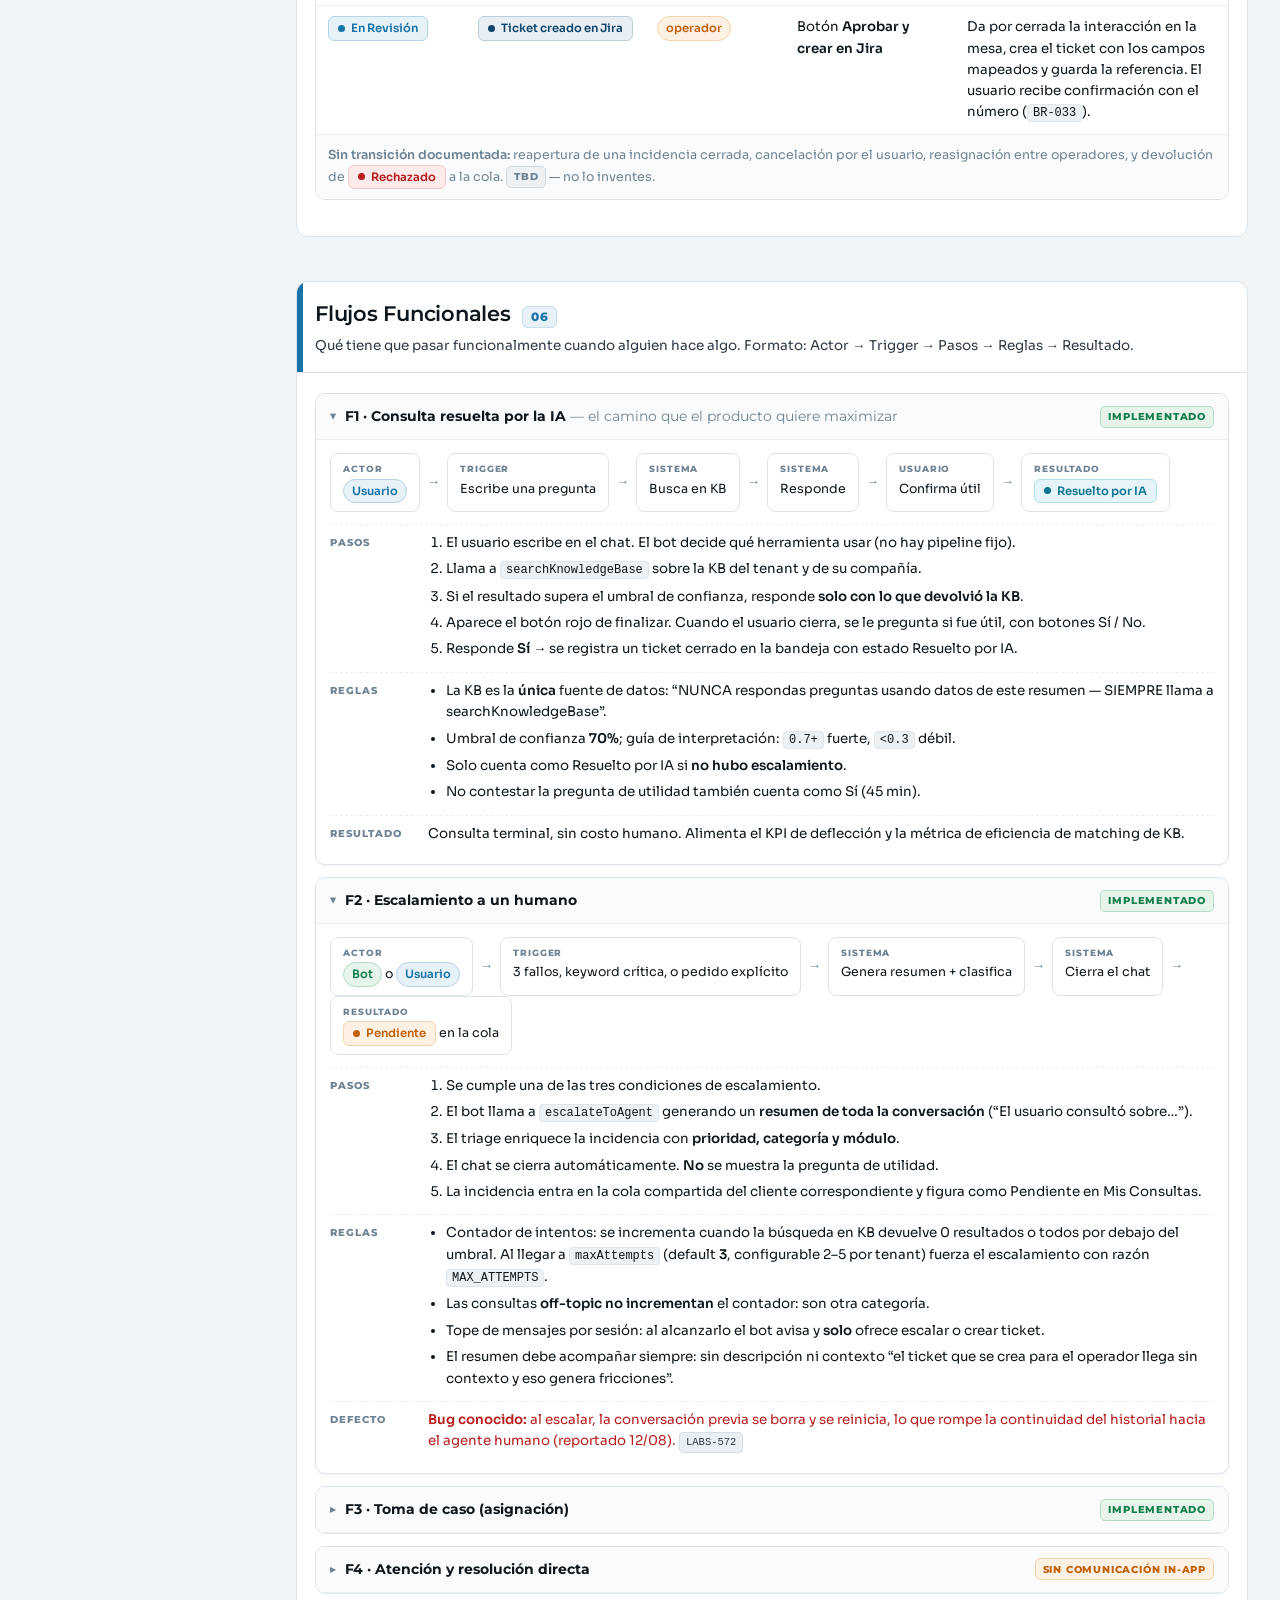
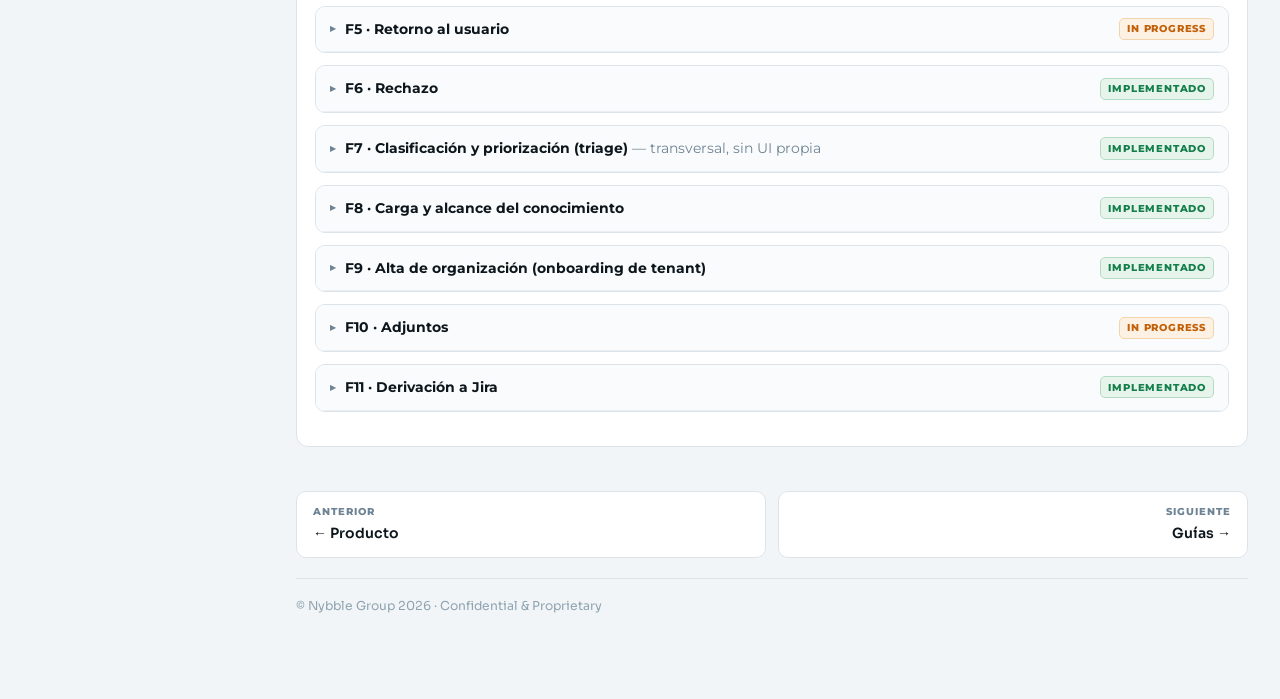
==== commit c53514b4: "Saca defecto de F2 de Límites V1 y agrega sección de Feedback - Límites conocidos de V1: saca la fil" ====
--- a/comportamiento.html
+++ b/comportamiento.html
@@ -33,6 +33,7 @@
   <div class="grp">Estado Actual</div>
   <a href="estado-actual.html#e2e"><i>·</i>Lógica de Punta a Punta</a>
   <a href="estado-actual.html#limits"><i>·</i>Límites conocidos V1</a>
+  <a href="estado-actual.html#feedback"><i>·</i>Feedback</a>
 </nav>
 
 <main>
@@ -410,7 +411,7 @@
           <li>El resumen debe contener <b>solo etiquetas de tema, sin datos ni números</b> — p. ej. “vacaciones pagadas (15-30 días según antigüedad)” pasa a ser “Política de vacaciones”. Es una salvaguarda contra que el bot responda desde el resumen.</li>
           <li>Aislamiento: KB por tenant en namespace separado (<code>BR-018</code>, <code>BR-083</code>), refinado a nivel compañía por este flujo.</li>
         </ul></div></div>
-        <div class="frow"><div class="lab">Pendientes</div><div><p class="mini">PDF falla al subir (<code>matrix is not defined</code>) <a class="tag" href="https://nybblegroup.atlassian.net/browse/LABS-573" target="_blank">LABS-573</a>; el KB Manager no puede abrir los documentos <a class="tag" href="https://nybblegroup.atlassian.net/browse/LABS-558" target="_blank">LABS-558</a>; alcance para fuentes externas tipo Google Drive e índices por compañía: <span class="mark m-tbd">TBD post-POC</span> <a class="tag" href="https://nybblegroup.atlassian.net/browse/LABS-576" target="_blank">LABS-576</a>.</p></div></div>
+        <div class="frow"><div class="lab">Pendientes</div><div><p class="mini">Alcance para fuentes externas tipo Google Drive e índices por compañía: <span class="mark m-tbd">TBD post-POC</span> <a class="tag" href="https://nybblegroup.atlassian.net/browse/LABS-576" target="_blank">LABS-576</a>.</p></div></div>
       </div>
     </details>
 
--- a/assets/style.css
+++ b/assets/style.css
@@ -195,6 +195,18 @@
 .cred{font-family:var(--mono);font-size:12.5px;background:#0B1A24;color:#DDE6EC;padding:2px 7px;border-radius:5px;display:inline-block}
 .url{font-family:var(--mono);font-size:12.5px;word-break:break-all}
 
+/* ---------- FEEDBACK FORM ---------- */
+#feedback-form textarea{width:100%;min-height:160px;padding:12px 14px;border:1px solid var(--line);border-radius:10px;font-family:var(--sans);font-size:13.8px;line-height:1.5;color:var(--ink);resize:vertical;box-sizing:border-box;background:#fff}
+#feedback-form textarea:focus{outline:none;border-color:var(--accent,#1873A8)}
+#feedback-form textarea::placeholder{color:var(--ink3)}
+.feedback-meta{display:flex;justify-content:flex-end;margin-top:6px;font-size:11px;color:var(--ink3);font-family:var(--head);font-weight:700;letter-spacing:.5px}
+#feedback-submit{margin-top:12px;background:var(--brand-orange);color:#fff;border:none;border-radius:8px;padding:10px 20px;font-family:var(--sans);font-size:13.5px;font-weight:600;cursor:pointer;transition:opacity .15s}
+#feedback-submit:hover:not(:disabled){opacity:.88}
+#feedback-submit:disabled{opacity:.5;cursor:default}
+#feedback-status{margin:10px 0 0;min-height:1.4em}
+#feedback-status.ok{color:var(--ok)}
+#feedback-status.err{color:var(--bad)}
+
 /* ---------- MULTI-PAGE NAV ---------- */
 nav.side .grp.is-here{color:#EAF1F6}
 nav.side .grp.is-here::after{content:"";display:inline-block;width:5px;height:5px;border-radius:50%;background:var(--brand-orange);margin-left:7px;vertical-align:middle}
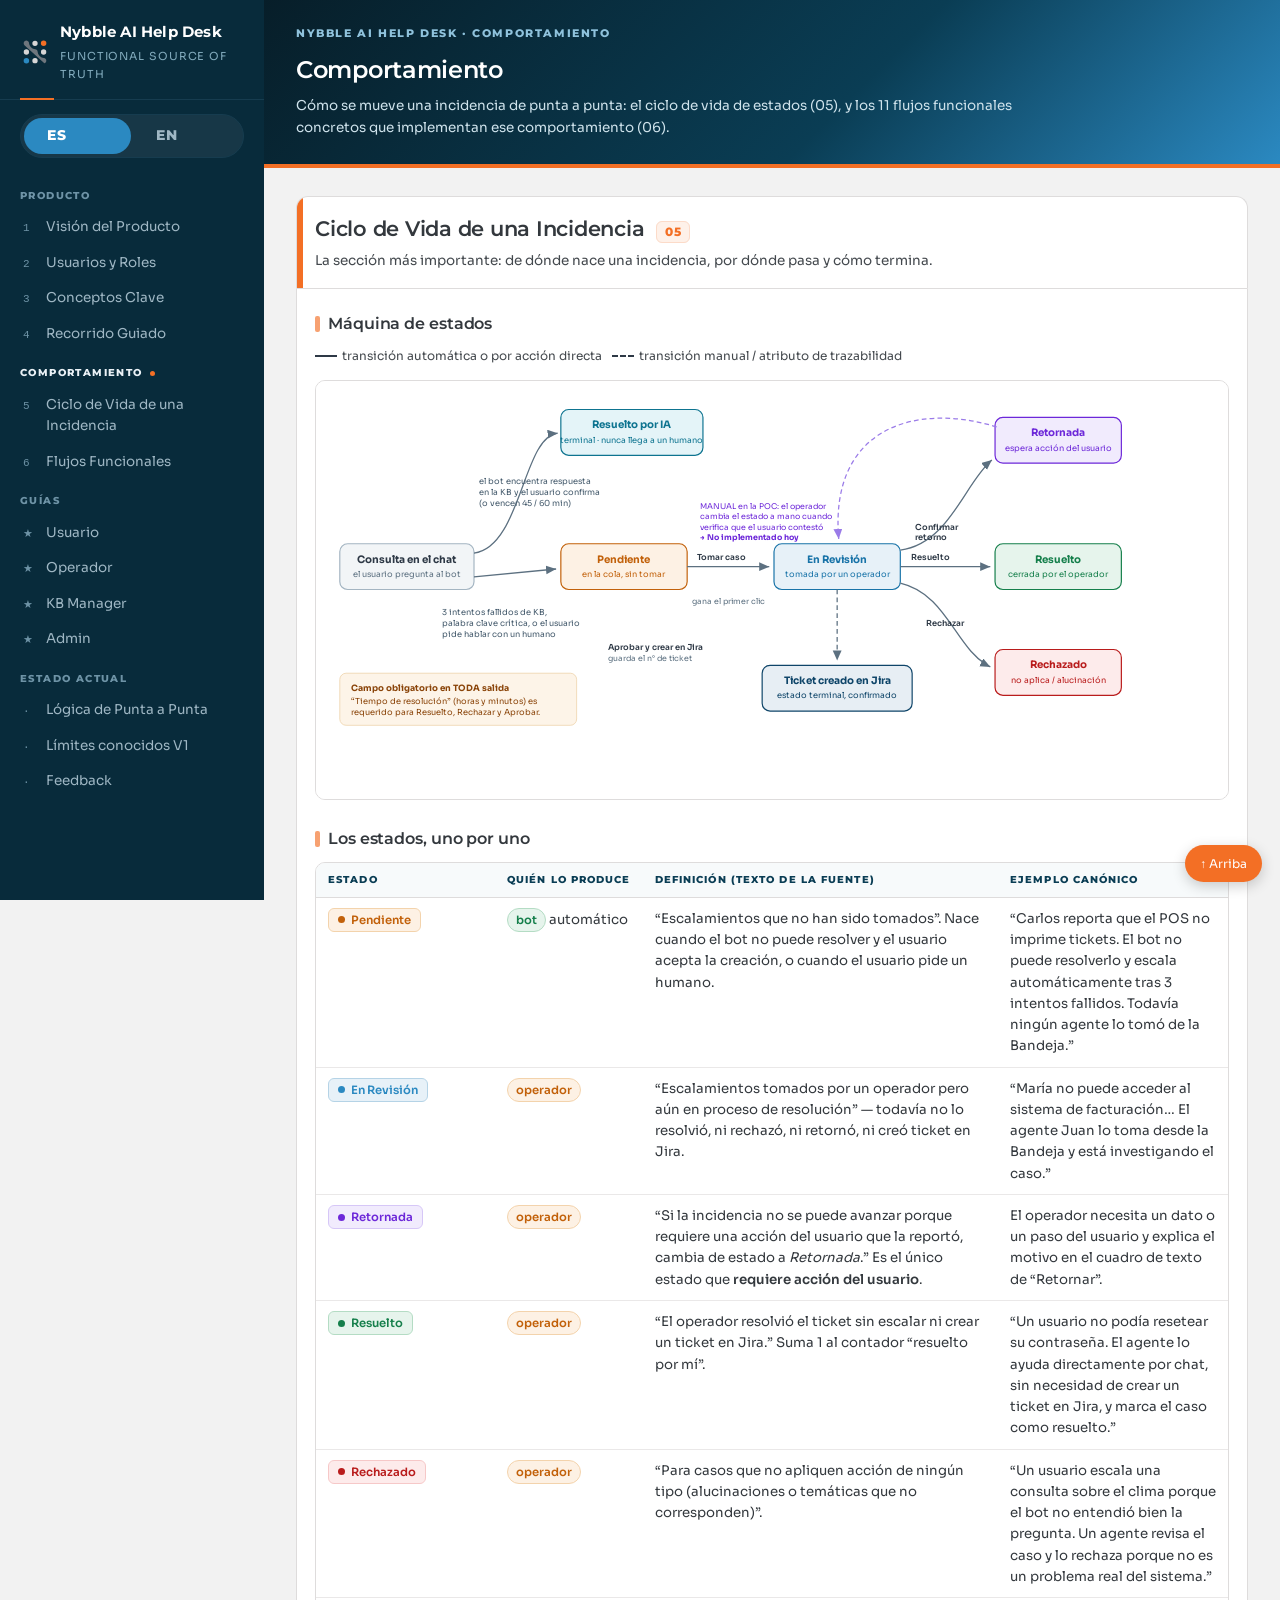
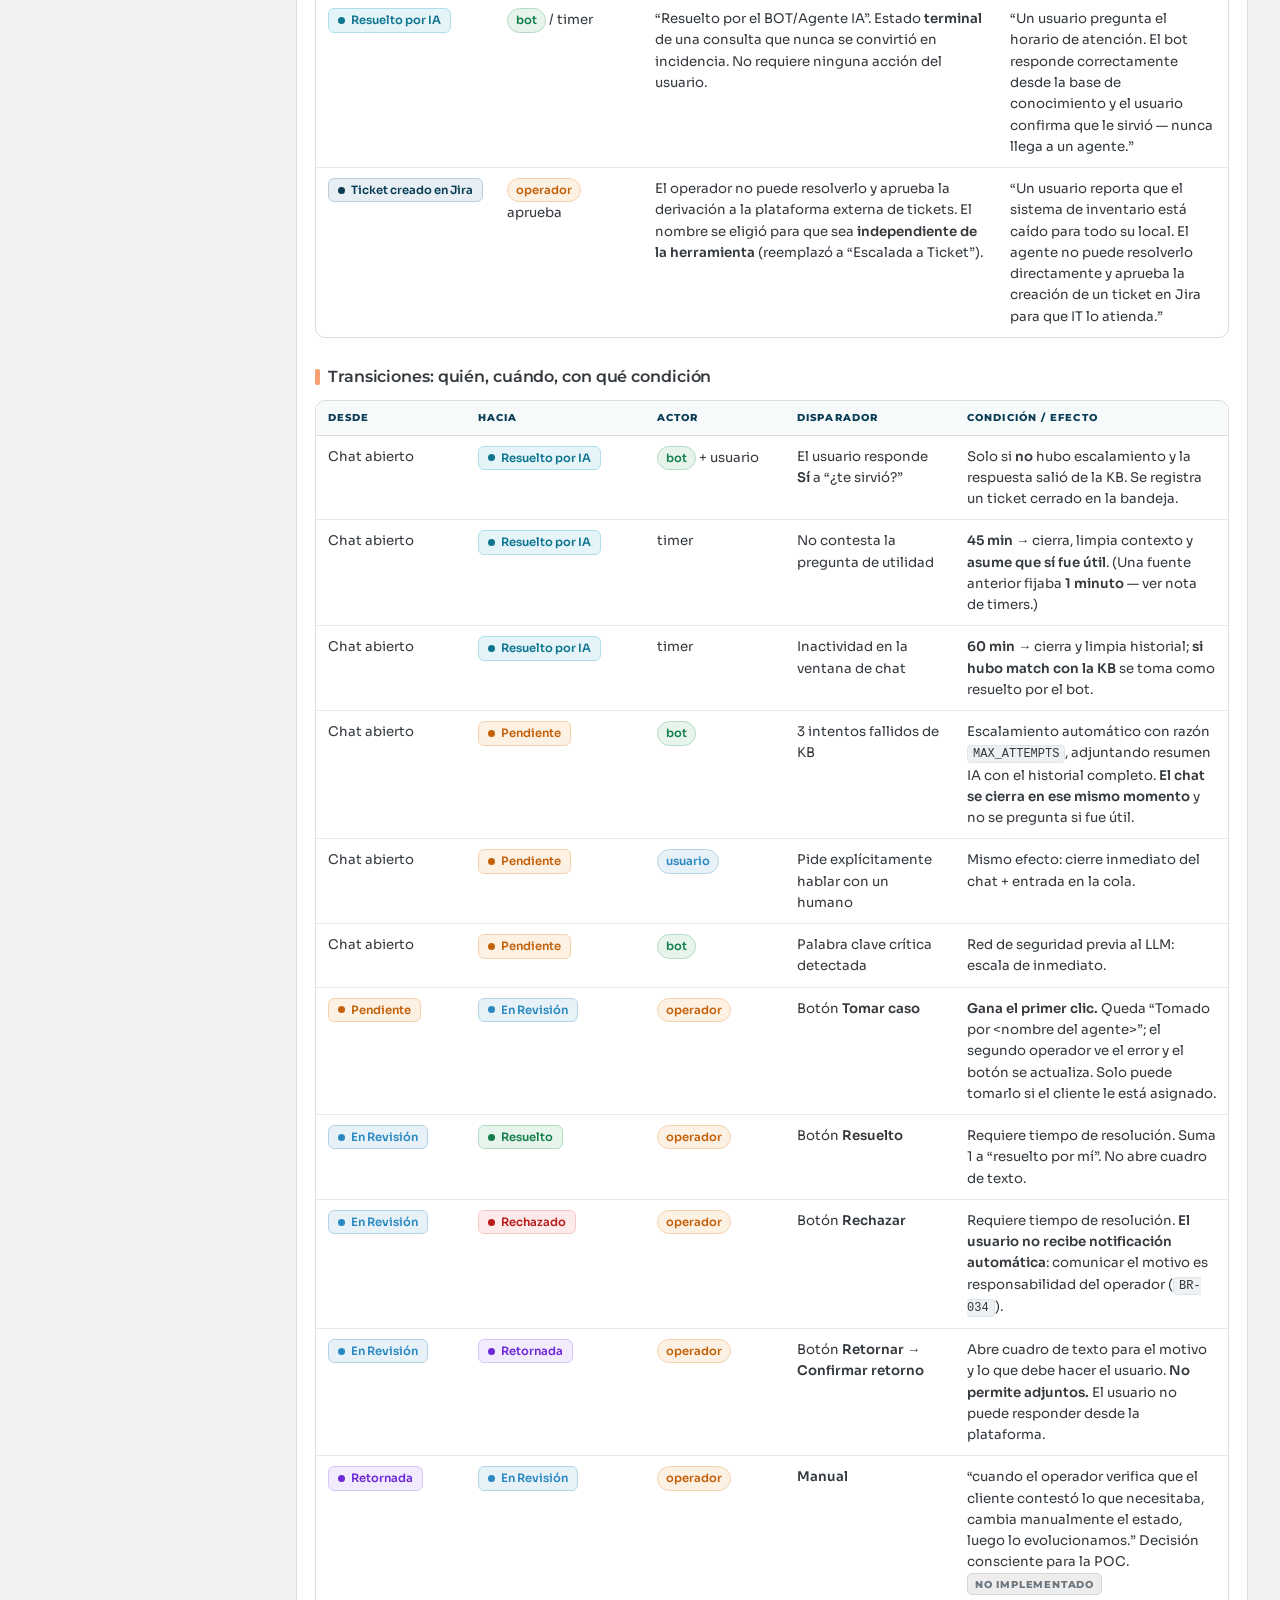
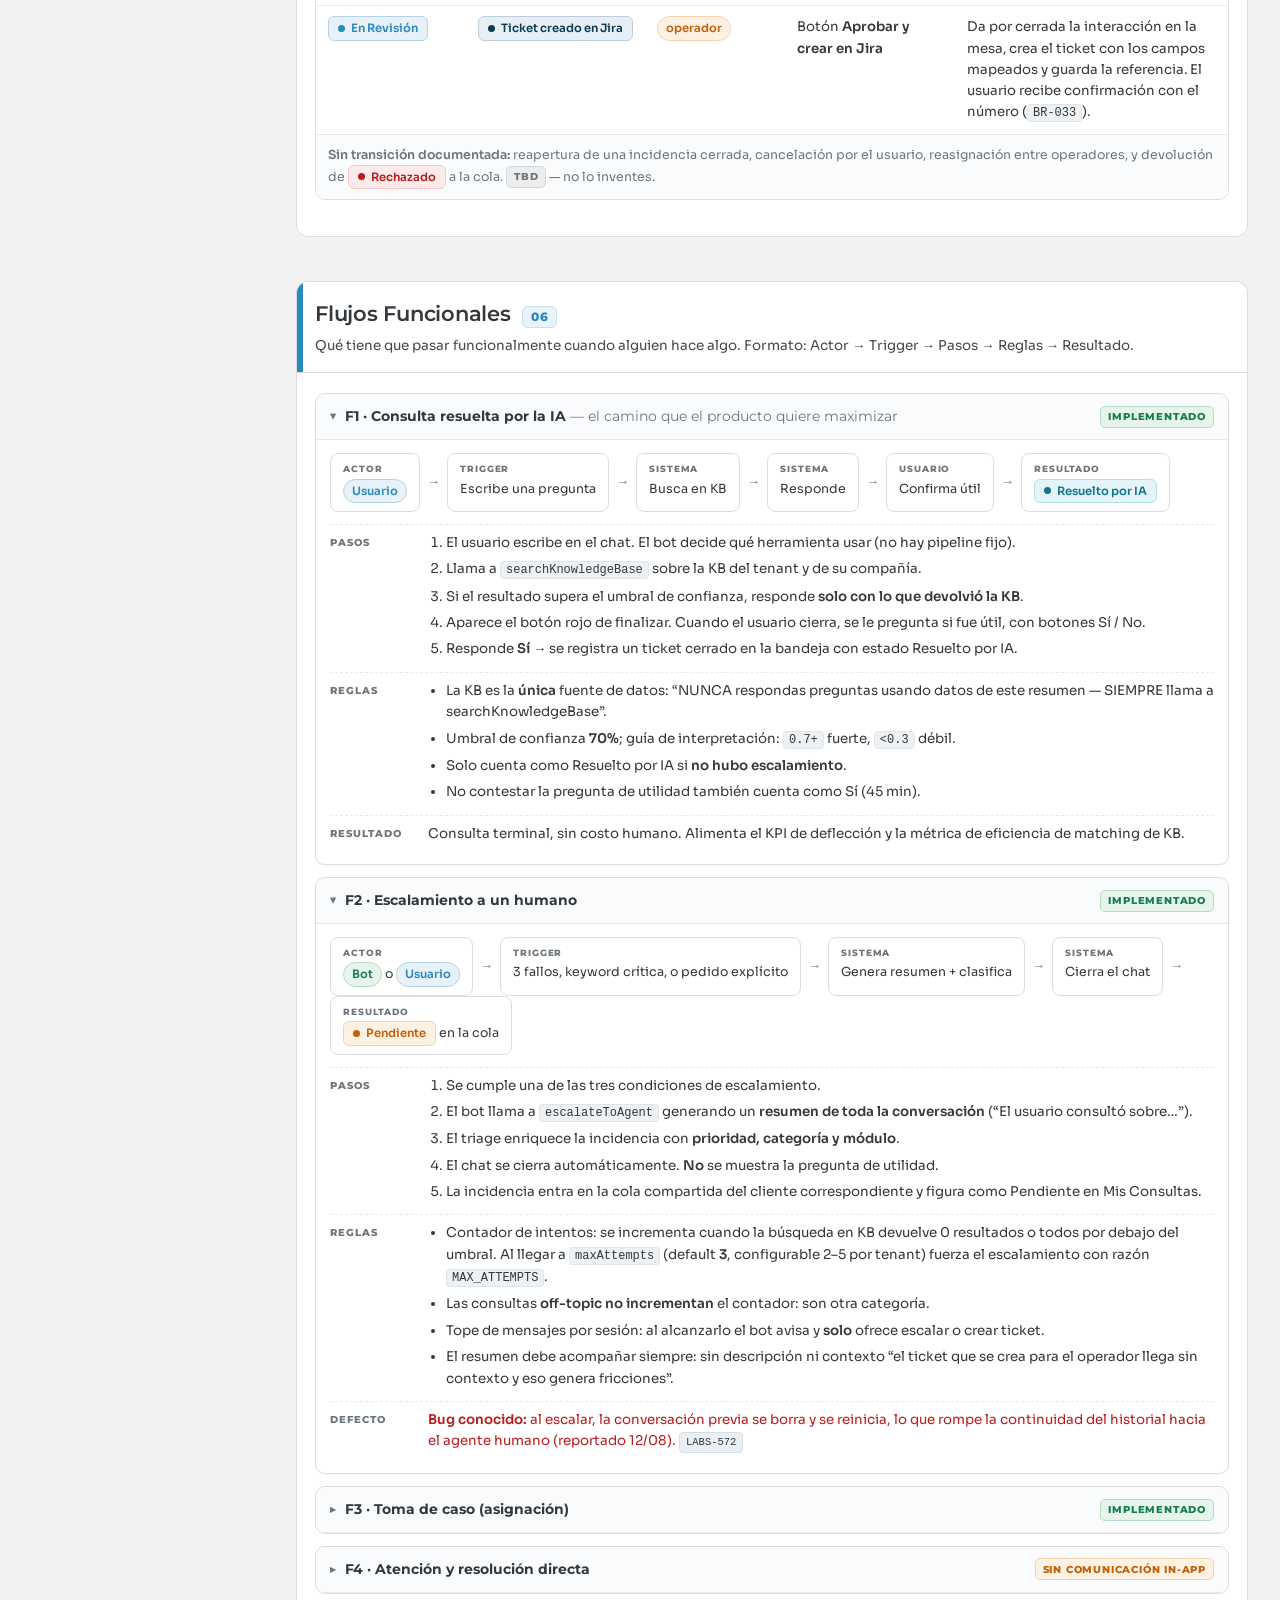
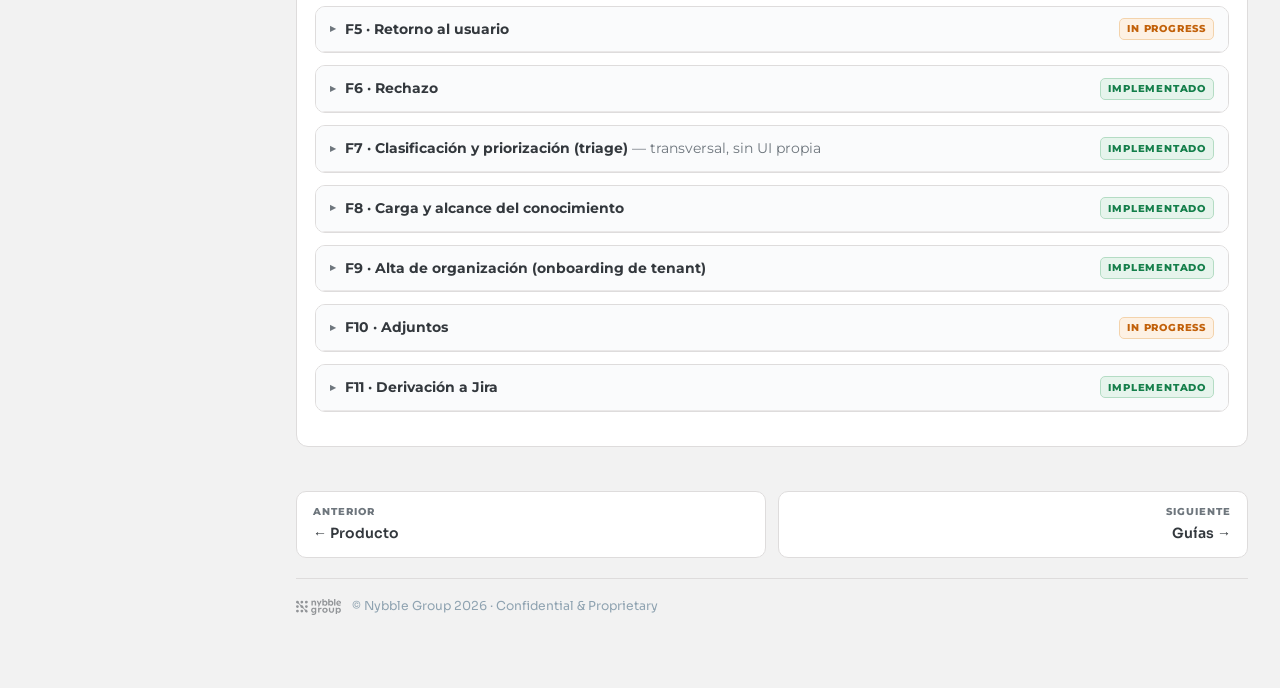
==== commit cb767499: "Aplica el branding oficial de Nybble Group y agrega version en ingles (toggle ES/EN) Actualiza la pa" ====
--- a/comportamiento.html
+++ b/comportamiento.html
@@ -14,8 +14,15 @@
 
 <nav class="side">
   <div class="brand">
-    <b>Nybble AI Help Desk</b>
-    <span>Functional Source of Truth</span>
+    <img class="brand-mark" src="assets/nybble-mark.svg" alt="" width="30" height="30">
+    <div class="brand-text">
+      <b>Nybble AI Help Desk</b>
+      <span>Functional Source of Truth</span>
+    </div>
+  </div>
+  <div class="lang-toggle">
+    <a href="#" class="is-current">ES</a>
+    <a href="en/comportamiento.html" data-lang-link>EN</a>
   </div>
   <div class="grp">Producto</div>
   <a href="index.html#overview"><i>1</i>Visión del Producto</a>
@@ -477,7 +484,8 @@
 </div>
 
 <footer>
-  <p style="color:#8FA3B1">© Nybble Group 2026 · Confidential &amp; Proprietary</p>
+  <img src="assets/nybble-wordmark.svg" alt="Nybble Group" height="16" style="opacity:.55;vertical-align:middle;margin-right:8px">
+  <span style="color:#8FA3B1">© Nybble Group 2026 · Confidential &amp; Proprietary</span>
 </footer>
 
 </div><!-- /wrap -->
@@ -485,5 +493,6 @@
 </div><!-- /shell -->
 <a class="toplink" href="#">↑ Arriba</a>
 <script src="assets/steps.js"></script>
+<script src="assets/lang.js"></script>
 </body>
 </html>
--- a/assets/style.css
+++ b/assets/style.css
@@ -1,16 +1,16 @@
 :root{
-  /* ---- Nybble brand tokens (nybblegroup.com) ---- */
-  --brand-navy:#0F4569; --brand-blue:#1873A8; --brand-orange:#D14900;
-  --brand-amber:#D4781E; --brand-ink:#0C161C; --brand-text:#2E3946;
-  --brand-muted:#A4B5C2; --brand-off:#FAFAFA;
-  --bg:#F2F5F7; --card:#ffffff; --ink:#0C161C; --ink2:#2E3946; --ink3:#6E8494;
-  --line:#DCE4EA; --line2:#EAEFF3;
-  --nav:#0B1A24; --nav2:#123044; --navink:#A4B5C2;
-  --c-product:#0F4569; --c-roles:#1873A8; --c-access:#D14900;
-  --c-concepts:#0F4569; --c-lifecycle:#D14900; --c-flows:#1873A8;
-  --c-rules:#0C161C; --c-kpi:#0F4569; --c-e2e:#1873A8;
+  /* ---- Nybble Group brand tokens (Nybble Brandbook 2026) ---- */
+  --brand-navy:#0A3D54; --brand-blue:#2B89C1; --brand-orange:#F36F25;
+  --brand-gray:#6E767D; --brand-midgray:#C2C0C0; --brand-darkgray:#43484D;
+  --brand-off:#F2F2F2;
+  --bg:#F2F2F2; --card:#ffffff; --ink:#33383D; --ink2:#43484D; --ink3:#6E767D;
+  --line:#DEDCDC; --line2:#EAE8E8;
+  --nav:#082B3B; --nav2:#0F4A63; --navink:#9FB7C4;
+  --c-product:#0A3D54; --c-roles:#2B89C1; --c-access:#F36F25;
+  --c-concepts:#0A3D54; --c-lifecycle:#F36F25; --c-flows:#2B89C1;
+  --c-rules:#43484D; --c-kpi:#0A3D54; --c-e2e:#2B89C1;
   --ok:#157F4B; --okbg:#E6F4EC; --warn:#C2610A; --warnbg:#FDF1E4;
-  --tbd:#6E8494; --tbdbg:#EDF1F4; --bad:#B91C1C; --badbg:#FDEBEB;
+  --tbd:#6E767D; --tbdbg:#EDEDED; --bad:#B91C1C; --badbg:#FDEBEB;
   --mono:ui-monospace,SFMono-Regular,"SF Mono",Menlo,Consolas,monospace;
   --sans:"Sora","Inter",-apple-system,BlinkMacSystemFont,"Segoe UI",Helvetica,Arial,sans-serif;
   --head:"Montserrat","Poppins","Sora",-apple-system,"Segoe UI",Helvetica,Arial,sans-serif;
@@ -25,22 +25,30 @@
 /* ---------- LAYOUT ---------- */
 .shell{display:grid;grid-template-columns:264px minmax(0,1fr);min-height:100vh}
 nav.side{background:var(--nav);color:var(--navink);position:sticky;top:0;height:100vh;overflow-y:auto;padding:20px 0 40px}
-nav.side .brand{padding:0 20px 16px;border-bottom:1px solid #1B3A50;margin-bottom:14px;position:relative}
+nav.side .brand{display:flex;align-items:center;gap:10px;padding:0 20px 16px;border-bottom:1px solid #163C4F;margin-bottom:14px;position:relative}
 nav.side .brand::after{content:"";position:absolute;left:20px;bottom:-1px;width:34px;height:2px;background:var(--brand-orange)}
+nav.side .brand-mark{flex:none;width:30px;height:30px}
+nav.side .brand-text{min-width:0}
 nav.side .brand b{display:block;color:#fff;font-family:var(--head);font-weight:700;font-size:15px;letter-spacing:.2px}
-nav.side .brand span{display:block;font-size:11px;color:#7B96A8;text-transform:uppercase;letter-spacing:.9px;margin-top:4px}
-nav.side .grp{font-family:var(--head);font-weight:800;font-size:9.5px;text-transform:uppercase;letter-spacing:1.4px;color:#6E8FA3;padding:14px 20px 6px}
+nav.side .brand span{display:block;font-size:11px;color:#82ABBD;text-transform:uppercase;letter-spacing:.9px;margin-top:4px}
+nav.side .grp{font-family:var(--head);font-weight:800;font-size:9.5px;text-transform:uppercase;letter-spacing:1.4px;color:#6E93A6;padding:14px 20px 6px}
 nav.side a{display:flex;gap:9px;align-items:baseline;padding:7px 20px;font-size:13.5px;text-decoration:none;color:var(--navink);border-left:3px solid transparent}
 nav.side a:hover{background:var(--nav2);color:#fff;border-left-color:var(--brand-orange)}
-nav.side a i{font-style:normal;font-family:var(--mono);font-size:11px;color:#6E8FA3;min-width:14px}
+nav.side a i{font-style:normal;font-family:var(--mono);font-size:11px;color:#6E93A6;min-width:14px}
 main{min-width:0;padding:0 0 80px}
 .wrap{max-width:1240px;margin:0 auto;padding:0 32px}
 
+/* ---------- LANGUAGE TOGGLE ---------- */
+.lang-toggle{display:flex;align-items:center;gap:2px;margin:0 20px 16px;padding:3px;background:rgba(255,255,255,.06);border:1px solid #163C4F;border-radius:999px}
+.lang-toggle a{flex:1;text-align:center;padding:5px 0;border-radius:999px;font-family:var(--head);font-size:11px;font-weight:800;letter-spacing:.6px;text-decoration:none;color:#82ABBD}
+.lang-toggle a.is-current{background:var(--brand-blue);color:#fff}
+.lang-toggle a:not(.is-current):hover{color:#fff}
+
 /* ---------- HERO ---------- */
-header.hero{background:linear-gradient(135deg,#0C161C 0%,#0F4569 58%,#1873A8 100%);color:#fff;padding:46px 0 40px;margin-bottom:28px;border-bottom:4px solid var(--brand-orange)}
+header.hero{background:linear-gradient(135deg,#071E29 0%,#0A3D54 55%,#2B89C1 100%);color:#fff;padding:46px 0 40px;margin-bottom:28px;border-bottom:4px solid var(--brand-orange)}
 header.hero h1{margin:0 0 8px;font-size:34px;font-weight:600;letter-spacing:-.4px;line-height:1.15}
-header.hero .sub{color:#C6D5DF;font-size:15px;max-width:820px}
-header.hero .kicker{font-family:var(--head);font-weight:800;font-size:10.5px;letter-spacing:2px;text-transform:uppercase;color:#8FA9BA;margin-bottom:12px}
+header.hero .sub{color:#CFE3EC;font-size:15px;max-width:820px}
+header.hero .kicker{font-family:var(--head);font-weight:800;font-size:10.5px;letter-spacing:2px;text-transform:uppercase;color:#8FC2DC;margin-bottom:12px}
 .metabar{display:flex;flex-wrap:wrap;gap:8px;margin-top:20px}
 .metabar span{background:rgba(255,255,255,.09);border:1px solid rgba(255,255,255,.16);border-radius:999px;padding:4px 11px;font-size:11.5px;color:#DCE6EC}
 .metabar span b{color:#fff;font-weight:600}
@@ -48,7 +56,7 @@
 /* ---------- SECTIONS ---------- */
 section{scroll-margin-top:16px;margin-bottom:44px}
 .shead{display:flex;align-items:flex-start;gap:14px;padding:16px 18px;border-radius:12px 12px 0 0;background:var(--card);border:1px solid var(--line);border-bottom:none;position:relative;overflow:hidden}
-.shead::before{content:"";position:absolute;left:0;top:0;bottom:0;width:6px;background:var(--accent,#0F4569)}
+.shead::before{content:"";position:absolute;left:0;top:0;bottom:0;width:6px;background:var(--accent,#0A3D54)}
 .shead .num{font-family:var(--head);font-size:11.5px;font-weight:800;letter-spacing:.5px;color:var(--accent);background:color-mix(in srgb,var(--accent) 10%,#fff);border:1px solid color-mix(in srgb,var(--accent) 25%,#fff);border-radius:6px;padding:3px 8px;margin-left:6px}
 .shead h2{margin:0;font-size:20.5px;font-weight:600;letter-spacing:-.25px}
 .shead p{margin:4px 0 0;color:var(--ink2);font-size:13.5px}
@@ -56,7 +64,7 @@
 
 h3{font-size:16px;font-weight:600;margin:26px 0 10px;letter-spacing:-.1px;display:flex;align-items:center;gap:8px}
 h3:first-child{margin-top:2px}
-h3::before{content:"";width:5px;height:16px;border-radius:2px;background:var(--accent,#0F4569);opacity:.65}
+h3::before{content:"";width:5px;height:16px;border-radius:2px;background:var(--accent,#0A3D54);opacity:.65}
 h4{font-size:11.5px;font-weight:800;margin:18px 0 8px;text-transform:uppercase;letter-spacing:1px;color:var(--ink3)}
 p{margin:0 0 11px}
 ul,ol{margin:0 0 11px;padding-left:20px}
@@ -73,7 +81,7 @@
 .card h5{margin:0 0 7px;font-size:14px;display:flex;align-items:center;justify-content:space-between;gap:8px}
 .card p:last-child,.card ul:last-child{margin-bottom:0}
 .card .mini{font-size:12.5px;color:var(--ink2)}
-.card.acc{border-left:4px solid var(--accent,#0F4569)}
+.card.acc{border-left:4px solid var(--accent,#0A3D54)}
 .stat{background:#fff;border:1px solid var(--line);border-radius:10px;padding:13px 14px}
 .stat .v{font-size:22px;font-weight:700;letter-spacing:-.5px;line-height:1.15}
 .stat .k{font-family:var(--head);font-weight:700;font-size:10.5px;text-transform:uppercase;letter-spacing:.9px;color:var(--ink3);margin-top:3px}
@@ -81,7 +89,7 @@
 
 /* ---------- BADGES ---------- */
 .b{display:inline-flex;align-items:center;gap:5px;font-size:11.5px;font-weight:600;padding:2px 8px;border-radius:999px;border:1px solid;white-space:nowrap;line-height:1.6}
-.b-usuario{color:#1873A8;background:#E7F1F8;border-color:#B5D3E6}
+.b-usuario{color:#2B89C1;background:#E7F1F8;border-color:#B5D3E6}
 .b-agente{color:#C2610A;background:#FDF1E4;border-color:#F3D3AC}
 .b-kb{color:#0F766E;background:#E4F3F1;border-color:#ADDCD5}
 .b-admin{color:#6D28D9;background:#F1EBFD;border-color:#D6C7F7}
@@ -91,16 +99,16 @@
 .st{display:inline-flex;align-items:center;gap:6px;font-size:11.5px;font-weight:600;padding:2px 9px;border-radius:6px;border:1px solid;white-space:nowrap;font-family:var(--sans)}
 .st::before{content:"";width:7px;height:7px;border-radius:50%;background:currentColor}
 .st-pend{color:#C2610A;background:#FDF1E4;border-color:#F3D3AC}
-.st-rev{color:#1873A8;background:#E7F1F8;border-color:#B5D3E6}
+.st-rev{color:#2B89C1;background:#E7F1F8;border-color:#B5D3E6}
 .st-ret{color:#6D28D9;background:#F1EBFD;border-color:#D6C7F7}
 .st-res{color:#157F4B;background:#E6F4EC;border-color:#B4DCC4}
 .st-ia{color:#0E7490;background:#E4F4F8;border-color:#AEDFEA}
 .st-rec{color:#b91c1c;background:#FDEBEB;border-color:#f6c8c8}
-.st-jira{color:#0F4569;background:#E7EEF4;border-color:#BCCEDC}
+.st-jira{color:#0A3D54;background:#E7EEF4;border-color:#BCCEDC}
 .st-off{color:#6E8494;background:#EDF1F4;border-color:#CFD9E0;text-decoration:line-through}
 
 .tag{display:inline-block;font-family:var(--mono);font-size:10.5px;padding:1px 6px;border-radius:4px;background:#EAEFF3;color:#2E3946;border:1px solid #D5DEE5;text-decoration:none;white-space:nowrap}
-a.tag:hover{background:#CBD7E0;color:#0C161C}
+a.tag:hover{background:#CBD7E0;color:#0A3D54}
 .ev{display:inline-flex;gap:4px;flex-wrap:wrap;margin-left:2px}
 
 .mark{display:inline-flex;align-items:center;gap:5px;font-family:var(--head);font-size:9.5px;font-weight:800;text-transform:uppercase;letter-spacing:.8px;padding:2.5px 7px;border-radius:5px;border:1px solid}
@@ -131,15 +139,15 @@
 .c-warn{background:var(--warnbg);border-color:#EDD3AA;color:#7A4A0B}
 .c-bad{background:var(--badbg);border-color:#f2bebe;color:#B91C1C}
 .c-ok{background:var(--okbg);border-color:#AEDCC2;color:#0E6B45}
-.c-info{background:#E9F1F7;border-color:#BDD4E4;color:#0F4569}
+.c-info{background:#E9F1F7;border-color:#BDD4E4;color:#0A3D54}
 .c-neutral{background:#F4F7F9;border-color:#D5DEE5;color:#2E3946}
 
 /* ---------- STEPS (interactive stepper/tabs) ---------- */
 .steps{background:#fff;border:1px solid var(--line);border-radius:10px;overflow:hidden;margin-bottom:14px}
 .steps-nav{display:flex;flex-wrap:wrap;gap:6px;padding:12px;background:#FAFBFC;border-bottom:1px solid var(--line2)}
 .steps-tab{display:inline-flex;align-items:center;gap:7px;padding:6px 12px;border-radius:999px;border:1px solid var(--line);background:#fff;font-family:var(--sans);font-size:12.5px;font-weight:600;color:var(--ink2);cursor:pointer;transition:background .15s,color .15s,border-color .15s}
-.steps-tab:hover{border-color:var(--accent,#0F4569);color:var(--ink)}
-.steps-tab.is-active{background:var(--accent,#0F4569);border-color:var(--accent,#0F4569);color:#fff}
+.steps-tab:hover{border-color:var(--accent,#0A3D54);color:var(--ink)}
+.steps-tab.is-active{background:var(--accent,#0A3D54);border-color:var(--accent,#0A3D54);color:#fff}
 .steps-tab-n{display:inline-flex;align-items:center;justify-content:center;width:17px;height:17px;border-radius:50%;background:rgba(0,0,0,.08);font-size:10px;font-family:var(--head);font-weight:800;flex:none}
 .steps-tab.is-active .steps-tab-n{background:rgba(255,255,255,.25)}
 .steps-body{display:grid}
@@ -149,7 +157,7 @@
 .steps-panel ol,.steps-panel ul{font-size:13.4px;color:var(--ink2)}
 .steps-footer{display:flex;align-items:center;justify-content:space-between;padding:11px 18px;border-top:1px solid var(--line2);background:#FAFBFC}
 .steps-footer button{font-family:var(--sans);font-size:12.5px;font-weight:600;padding:6px 13px;border-radius:8px;border:1px solid var(--line);background:#fff;color:var(--ink2);cursor:pointer;transition:.15s}
-.steps-footer button:hover:not(:disabled){border-color:var(--accent,#0F4569);color:var(--accent,#0F4569)}
+.steps-footer button:hover:not(:disabled){border-color:var(--accent,#0A3D54);color:var(--accent,#0A3D54)}
 .steps-footer button:disabled{opacity:.35;cursor:default}
 .steps-progress{font-size:11px;color:var(--ink3);font-family:var(--head);font-weight:800;text-transform:uppercase;letter-spacing:.8px}
 
@@ -192,12 +200,12 @@
 .kv{display:grid;grid-template-columns:auto minmax(0,1fr);gap:5px 12px;font-size:13.3px;margin:0}
 .kv dt{font-family:var(--head);font-weight:800;color:var(--ink3);font-size:10px;text-transform:uppercase;letter-spacing:.9px;padding-top:4px;white-space:nowrap}
 .kv dd{margin:0}
-.cred{font-family:var(--mono);font-size:12.5px;background:#0B1A24;color:#DDE6EC;padding:2px 7px;border-radius:5px;display:inline-block}
+.cred{font-family:var(--mono);font-size:12.5px;background:#082B3B;color:#DDE6EC;padding:2px 7px;border-radius:5px;display:inline-block}
 .url{font-family:var(--mono);font-size:12.5px;word-break:break-all}
 
 /* ---------- FEEDBACK FORM ---------- */
 #feedback-form textarea{width:100%;min-height:160px;padding:12px 14px;border:1px solid var(--line);border-radius:10px;font-family:var(--sans);font-size:13.8px;line-height:1.5;color:var(--ink);resize:vertical;box-sizing:border-box;background:#fff}
-#feedback-form textarea:focus{outline:none;border-color:var(--accent,#1873A8)}
+#feedback-form textarea:focus{outline:none;border-color:var(--accent,#2B89C1)}
 #feedback-form textarea::placeholder{color:var(--ink3)}
 .feedback-meta{display:flex;justify-content:flex-end;margin-top:6px;font-size:11px;color:var(--ink3);font-family:var(--head);font-weight:700;letter-spacing:.5px}
 #feedback-submit{margin-top:12px;background:var(--brand-orange);color:#fff;border:none;border-radius:8px;padding:10px 20px;font-family:var(--sans);font-size:13.5px;font-weight:600;cursor:pointer;transition:opacity .15s}
@@ -213,17 +221,17 @@
 nav.side a.is-here{color:#fff;background:var(--nav2);border-left-color:var(--brand-orange)}
 
 /* ---------- PAGE HEADER (sub-pages) ---------- */
-header.pagehead{background:linear-gradient(135deg,#0C161C 0%,#0F4569 58%,#1873A8 100%);color:#fff;padding:26px 0;margin-bottom:28px;border-bottom:4px solid var(--brand-orange)}
-header.pagehead .crumb{font-family:var(--head);font-weight:800;font-size:10.5px;letter-spacing:1.6px;text-transform:uppercase;color:#8FA9BA;margin-bottom:8px}
-header.pagehead .crumb a{color:#8FA9BA;text-decoration:none}
+header.pagehead{background:linear-gradient(135deg,#071E29 0%,#0A3D54 58%,#2B89C1 100%);color:#fff;padding:26px 0;margin-bottom:28px;border-bottom:4px solid var(--brand-orange)}
+header.pagehead .crumb{font-family:var(--head);font-weight:800;font-size:10.5px;letter-spacing:1.6px;text-transform:uppercase;color:#8FC2DC;margin-bottom:8px}
+header.pagehead .crumb a{color:#8FC2DC;text-decoration:none}
 header.pagehead .crumb a:hover{color:#fff;text-decoration:underline}
 header.pagehead h1{margin:0 0 6px;font-size:24px;font-weight:600;letter-spacing:-.3px}
-header.pagehead p{margin:0;color:#C6D5DF;font-size:13.5px;max-width:760px}
+header.pagehead p{margin:0;color:#CFE3EC;font-size:13.5px;max-width:760px}
 
 /* ---------- PAGER (prev/next page) ---------- */
 .pager{display:flex;align-items:stretch;justify-content:space-between;gap:12px;margin:32px 0 8px}
 .pager a{flex:1;background:#fff;border:1px solid var(--line);border-radius:10px;padding:12px 16px;text-decoration:none;color:var(--ink);transition:border-color .15s,box-shadow .15s}
-.pager a:hover{border-color:var(--accent,#0F4569);box-shadow:0 2px 8px rgba(16,24,40,.06)}
+.pager a:hover{border-color:var(--accent,#0A3D54);box-shadow:0 2px 8px rgba(16,24,40,.06)}
 .pager .d{font-family:var(--head);font-weight:800;font-size:9.5px;text-transform:uppercase;letter-spacing:1px;color:var(--ink3);display:block;margin-bottom:3px}
 .pager .t{font-weight:600;font-size:14px}
 .pager a.next{text-align:right}
@@ -234,8 +242,9 @@
   .shell{grid-template-columns:1fr}
   nav.side{position:static;height:auto;display:flex;flex-wrap:wrap;padding:14px 10px}
   nav.side .brand{width:100%;border:none;padding-bottom:8px;margin-bottom:6px}
+  .lang-toggle{width:120px;margin:0 10px 10px}
   nav.side .grp{display:none}
-  nav.side a{border:1px solid #1B3A50;border-radius:999px;margin:3px;padding:5px 11px;font-size:12px}
+  nav.side a{border:1px solid #163C4F;border-radius:999px;margin:3px;padding:5px 11px;font-size:12px}
   .wrap{padding:0 16px}
 }
 @media print{
